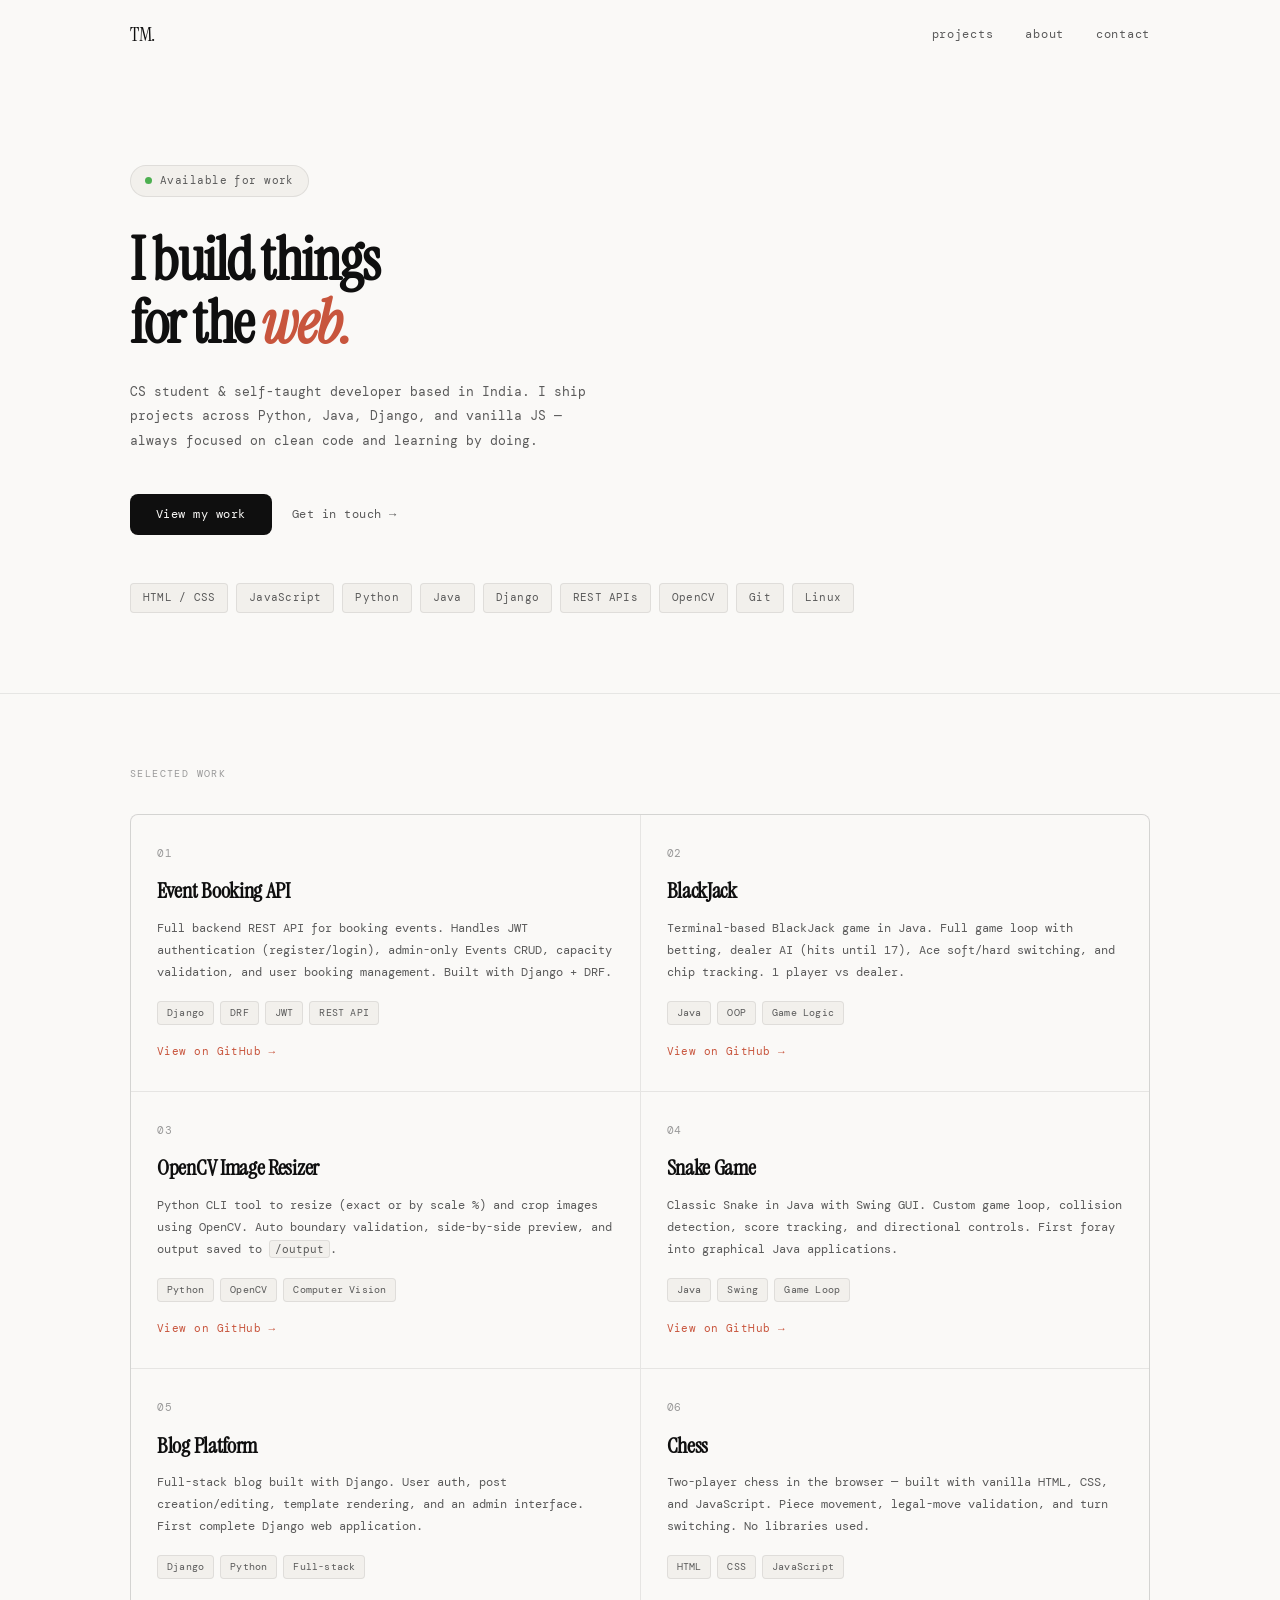
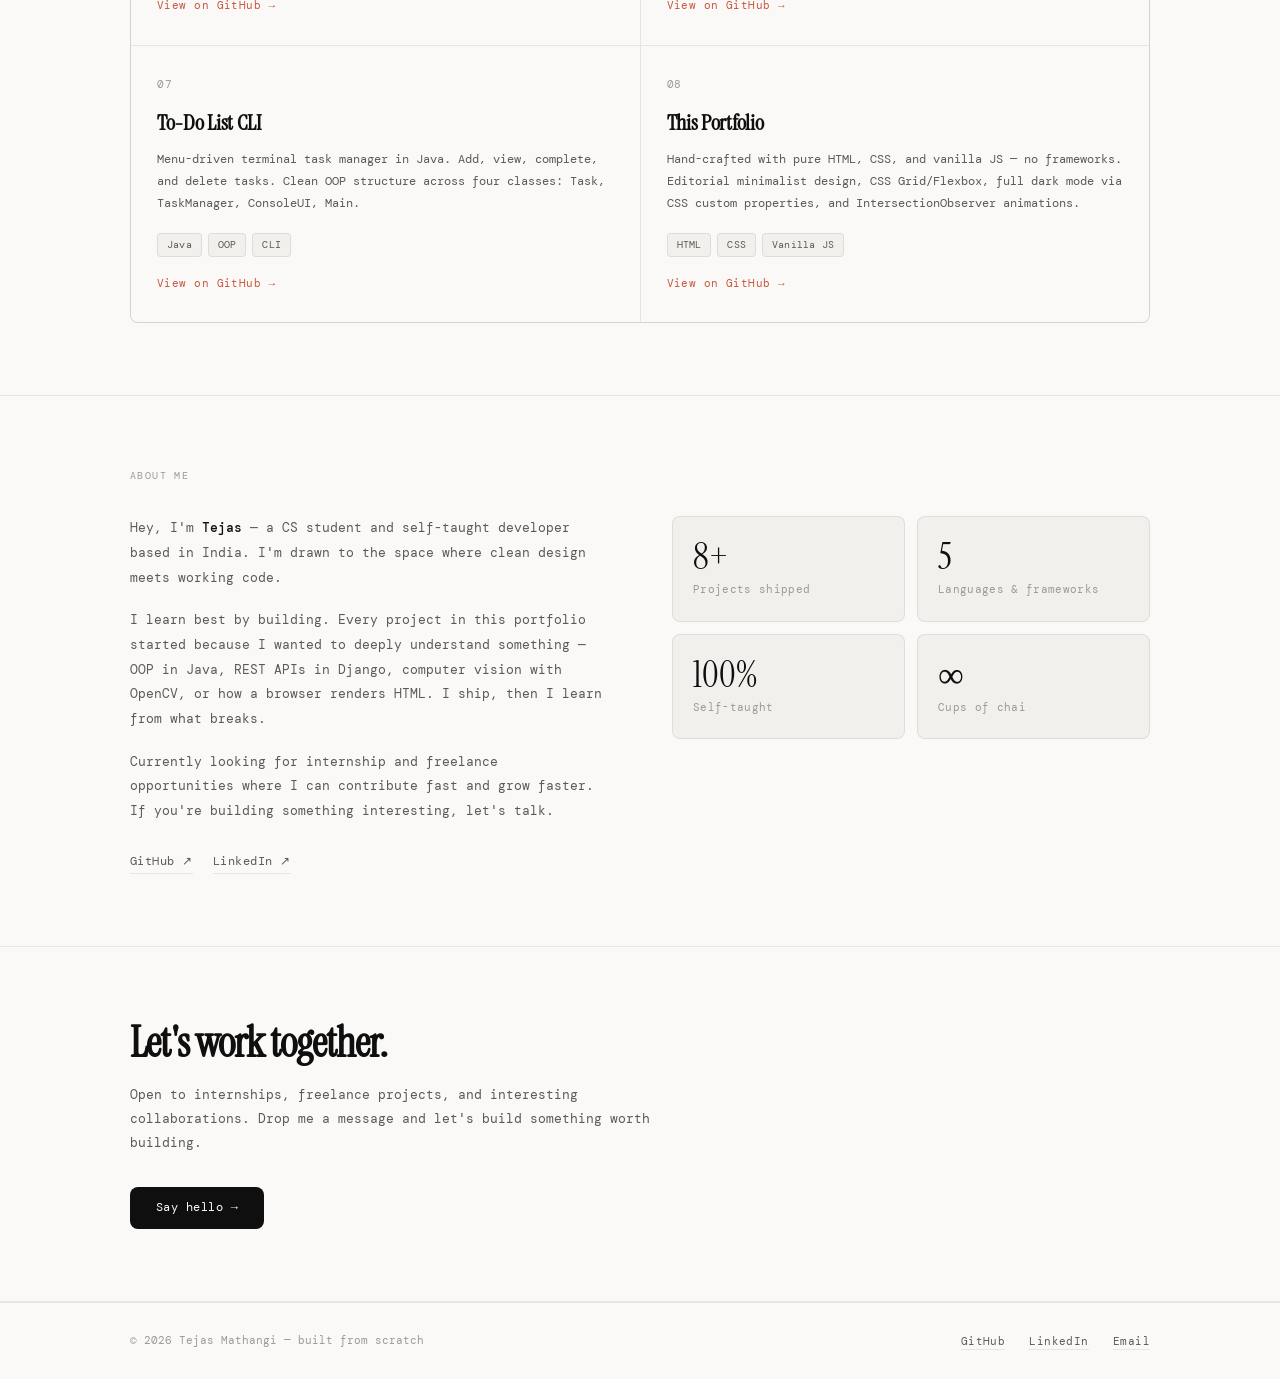
==== index.html @ 9fcde238 "chore: add real email address" ====
<!DOCTYPE html>
<html lang="en">
  <head>
    <meta charset="UTF-8" />
    <meta name="viewport" content="width=device-width, initial-scale=1.0" />
    <meta name="description" content="Tejas Mathangi — CS student and self-taught developer. Building thoughtful software for the web." />
    <title>Tejas Mathangi — Developer</title>

    <!--
      FONTS — Google Fonts
      Instrument Serif: elegant serif for headlines (the editorial look)
      DM Mono: monospaced for body text (code-notebook aesthetic)
    -->
    <link rel="preconnect" href="https://fonts.googleapis.com" />
    <link rel="preconnect" href="https://fonts.gstatic.com" crossorigin />
    <link
      href="https://fonts.googleapis.com/css2?family=Instrument+Serif:ital@0;1&family=DM+Mono:wght@300;400;500&display=swap"
      rel="stylesheet"
    />

    <link rel="stylesheet" href="style.css" />
  </head>

  <body>

    <!-- =============================================
         NAV — sticky, logo left / links right.
         JS adds .scrolled on scroll → CSS shows border.
         Hamburger only visible ≤640px.
    ============================================= -->
    <header class="nav" id="nav">
      <nav class="nav__inner">
        <a href="#hero" class="nav__logo">TM.</a>

        <button class="nav__hamburger" id="hamburger" aria-label="Toggle menu" aria-expanded="false">
          <span></span>
          <span></span>
          <span></span>
        </button>

        <ul class="nav__links" id="nav-links">
          <li><a href="#projects" class="nav__link">Projects</a></li>
          <li><a href="#about"    class="nav__link">About</a></li>
          <li><a href="#contact"  class="nav__link">Contact</a></li>
        </ul>
      </nav>
    </header>

    <!-- =============================================
         HERO — "above the fold" opening section.
         Layout: Flexbox column (badge → headline →
         subtext → CTAs → skills strip).
         The hero fades in via IntersectionObserver.
    ============================================= -->
    <section class="hero fade-in" id="hero">
      <div class="hero__inner">

        <!-- Pill badge with animated availability dot -->
        <div class="hero__badge">
          <span class="hero__dot"></span>
          Available for work
        </div>

        <!--
          Headline: Instrument Serif, fluid sizing via clamp().
          <em> = italic + terracotta accent colour.
        -->
        <h1 class="hero__headline">
          I build things<br />for the <em>web.</em>
        </h1>

        <p class="hero__subtext">
          CS student &amp; self-taught developer based in India.
          I ship projects across Python, Java, Django, and vanilla JS —
          always focused on clean code and learning by doing.
        </p>

        <!-- Two CTAs — Flexbox row -->
        <div class="hero__ctas">
          <a href="#projects" class="btn btn--primary">View my work</a>
          <a href="#contact"  class="btn btn--ghost">Get in touch →</a>
        </div>

        <!-- Skills tag strip -->
        <div class="hero__skills">
          <span class="tag">HTML / CSS</span>
          <span class="tag">JavaScript</span>
          <span class="tag">Python</span>
          <span class="tag">Java</span>
          <span class="tag">Django</span>
          <span class="tag">REST APIs</span>
          <span class="tag">OpenCV</span>
          <span class="tag">Git</span>
          <span class="tag">Linux</span>
        </div>

      </div>
    </section>

    <!-- =============================================
         PROJECTS — 2-column CSS Grid.
         8 real projects from /TEJ/PROJECTS, ordered
         by complexity / impressiveness.
         Each card is an <a> wrapping the full card
         → entire card is clickable, which is more
         accessible than a nested button.
    ============================================= -->
    <section class="projects fade-in" id="projects">
      <div class="section-inner">

        <p class="section-label">Selected work</p>

        <div class="projects__grid">

          <!-- ── 01 · Event Booking System API ── -->
          <a
            href="https://github.com/tejas-mathangi/event-booking-system-api-django"
            target="_blank"
            rel="noopener noreferrer"
            class="project-card"
          >
            <span class="project-card__num">01</span>
            <h3 class="project-card__title">Event Booking API</h3>
            <p class="project-card__desc">
              Full backend REST API for booking events. Handles JWT authentication
              (register/login), admin-only Events CRUD, capacity validation, and
              user booking management. Built with Django + DRF.
            </p>
            <div class="project-card__tags">
              <span class="tag tag--sm">Django</span>
              <span class="tag tag--sm">DRF</span>
              <span class="tag tag--sm">JWT</span>
              <span class="tag tag--sm">REST API</span>
            </div>
            <span class="project-card__cta">View on GitHub →</span>
          </a>

          <!-- ── 02 · BlackJack Game ── -->
          <a
            href="https://github.com/tejas-mathangi/black-jack-java"
            target="_blank"
            rel="noopener noreferrer"
            class="project-card"
          >
            <span class="project-card__num">02</span>
            <h3 class="project-card__title">BlackJack</h3>
            <p class="project-card__desc">
              Terminal-based BlackJack game in Java. Full game loop with betting,
              dealer AI (hits until 17), Ace soft/hard switching, and chip tracking.
              1 player vs dealer.
            </p>
            <div class="project-card__tags">
              <span class="tag tag--sm">Java</span>
              <span class="tag tag--sm">OOP</span>
              <span class="tag tag--sm">Game Logic</span>
            </div>
            <span class="project-card__cta">View on GitHub →</span>
          </a>

          <!-- ── 03 · OpenCV Image Resizer ── -->
          <a
            href="https://github.com/tejas-mathangi/opencv-image-resizer"
            target="_blank"
            rel="noopener noreferrer"
            class="project-card"
          >
            <span class="project-card__num">03</span>
            <h3 class="project-card__title">OpenCV Image Resizer</h3>
            <p class="project-card__desc">
              Python CLI tool to resize (exact or by scale %) and crop images
              using OpenCV. Auto boundary validation, side-by-side preview,
              and output saved to <code>/output</code>.
            </p>
            <div class="project-card__tags">
              <span class="tag tag--sm">Python</span>
              <span class="tag tag--sm">OpenCV</span>
              <span class="tag tag--sm">Computer Vision</span>
            </div>
            <span class="project-card__cta">View on GitHub →</span>
          </a>

          <!-- ── 04 · Snake Game ── -->
          <a
            href="https://github.com/tejas-mathangi/SnakeGame-java"
            target="_blank"
            rel="noopener noreferrer"
            class="project-card"
          >
            <span class="project-card__num">04</span>
            <h3 class="project-card__title">Snake Game</h3>
            <p class="project-card__desc">
              Classic Snake in Java with Swing GUI. Custom game loop, collision
              detection, score tracking, and directional controls. First foray
              into graphical Java applications.
            </p>
            <div class="project-card__tags">
              <span class="tag tag--sm">Java</span>
              <span class="tag tag--sm">Swing</span>
              <span class="tag tag--sm">Game Loop</span>
            </div>
            <span class="project-card__cta">View on GitHub →</span>
          </a>

          <!-- ── 05 · Django Blog ── -->
          <a
            href="https://github.com/tejas-mathangi/Blog-django"
            target="_blank"
            rel="noopener noreferrer"
            class="project-card"
          >
            <span class="project-card__num">05</span>
            <h3 class="project-card__title">Blog Platform</h3>
            <p class="project-card__desc">
              Full-stack blog built with Django. User auth, post creation/editing,
              template rendering, and an admin interface. First complete Django
              web application.
            </p>
            <div class="project-card__tags">
              <span class="tag tag--sm">Django</span>
              <span class="tag tag--sm">Python</span>
              <span class="tag tag--sm">Full-stack</span>
            </div>
            <span class="project-card__cta">View on GitHub →</span>
          </a>

          <!-- ── 06 · Chess (Web-Dev) ── -->
          <a
            href="https://github.com/tejas-mathangi/CHESS"
            target="_blank"
            rel="noopener noreferrer"
            class="project-card"
          >
            <span class="project-card__num">06</span>
            <h3 class="project-card__title">Chess</h3>
            <p class="project-card__desc">
              Two-player chess in the browser — built with vanilla HTML, CSS, and
              JavaScript. Piece movement, legal-move validation, and turn switching.
              No libraries used.
            </p>
            <div class="project-card__tags">
              <span class="tag tag--sm">HTML</span>
              <span class="tag tag--sm">CSS</span>
              <span class="tag tag--sm">JavaScript</span>
            </div>
            <span class="project-card__cta">View on GitHub →</span>
          </a>

          <!-- ── 07 · To-Do CLI ── -->
          <a
            href="https://github.com/tejas-mathangi/todo-java"
            target="_blank"
            rel="noopener noreferrer"
            class="project-card"
          >
            <span class="project-card__num">07</span>
            <h3 class="project-card__title">To-Do List CLI</h3>
            <p class="project-card__desc">
              Menu-driven terminal task manager in Java. Add, view, complete, and
              delete tasks. Clean OOP structure across four classes: Task,
              TaskManager, ConsoleUI, Main.
            </p>
            <div class="project-card__tags">
              <span class="tag tag--sm">Java</span>
              <span class="tag tag--sm">OOP</span>
              <span class="tag tag--sm">CLI</span>
            </div>
            <span class="project-card__cta">View on GitHub →</span>
          </a>

          <!-- ── 08 · This Portfolio ── -->
          <a
            href="https://github.com/tejas-mathangi/portfolio"
            target="_blank"
            rel="noopener noreferrer"
            class="project-card"
          >
            <span class="project-card__num">08</span>
            <h3 class="project-card__title">This Portfolio</h3>
            <p class="project-card__desc">
              Hand-crafted with pure HTML, CSS, and vanilla JS — no frameworks.
              Editorial minimalist design, CSS Grid/Flexbox, full dark mode via
              CSS custom properties, and IntersectionObserver animations.
            </p>
            <div class="project-card__tags">
              <span class="tag tag--sm">HTML</span>
              <span class="tag tag--sm">CSS</span>
              <span class="tag tag--sm">Vanilla JS</span>
            </div>
            <span class="project-card__cta">View on GitHub →</span>
          </a>

        </div>
      </div>
    </section>

    <!-- =============================================
         ABOUT — 2-column layout.
         Left: bio text.   Right: 2×2 stats grid.
         Layout: outer CSS Grid → bio | stats.
         Stats use a nested CSS Grid (2×2).
    ============================================= -->
    <section class="about fade-in" id="about">
      <div class="section-inner">

        <p class="section-label">About me</p>

        <div class="about__grid">

          <!-- Bio text -->
          <div class="about__bio">
            <p>
              Hey, I'm <strong>Tejas</strong> — a CS student and self-taught
              developer based in India. I'm drawn to the space where clean design
              meets working code.
            </p>
            <p>
              I learn best by building. Every project in this portfolio started
              because I wanted to deeply understand something — OOP in Java,
              REST APIs in Django, computer vision with OpenCV, or how a browser
              renders HTML. I ship, then I learn from what breaks.
            </p>
            <p>
              Currently looking for internship and freelance opportunities where
              I can contribute fast and grow faster. If you're building something
              interesting, let's talk.
            </p>
            <!-- Social links inside bio for easy reach -->
            <div class="about__socials">
              <a href="https://github.com/tejas-mathangi" target="_blank" rel="noopener noreferrer">
                GitHub ↗
              </a>
              <a href="https://linkedin.com/in/tejas-mathangi" target="_blank" rel="noopener noreferrer">
                LinkedIn ↗
              </a>
            </div>
          </div>

          <!-- 2×2 stats grid -->
          <div class="about__stats">
            <div class="stat">
              <span class="stat__num">8+</span>
              <span class="stat__label">Projects shipped</span>
            </div>
            <div class="stat">
              <span class="stat__num">5</span>
              <span class="stat__label">Languages &amp; frameworks</span>
            </div>
            <div class="stat">
              <span class="stat__num">100%</span>
              <span class="stat__label">Self-taught</span>
            </div>
            <div class="stat">
              <span class="stat__num">∞</span>
              <span class="stat__label">Cups of chai</span>
            </div>
          </div>

        </div>
      </div>
    </section>

    <!-- =============================================
         CONTACT — Simple mailto CTA block.
         No form, no backend, no fuss.
         Layout: simple max-width column.
    ============================================= -->
    <section class="contact fade-in" id="contact">
      <div class="section-inner">
        <div class="contact__block">
          <h2 class="contact__heading">Let's work together.</h2>
          <p class="contact__subtext">
            Open to internships, freelance projects, and interesting collaborations.
            Drop me a message and let's build something worth building.
          </p>
          <a href="mailto:mathangi.tejas@gmail.com" class="btn btn--primary">Say hello →</a>
        </div>
      </div>
    </section>

    <!-- =============================================
         FOOTER — copyright left, socials right.
         Layout: Flexbox row with space-between.
    ============================================= -->
    <footer class="footer">
      <div class="section-inner footer__inner">
        <p class="footer__copy">© 2026 Tejas Mathangi — built from scratch</p>
        <ul class="footer__socials">
          <li>
            <a href="https://github.com/tejas-mathangi" target="_blank" rel="noopener noreferrer">
              GitHub
            </a>
          </li>
          <li>
            <a href="https://linkedin.com/in/tejas-mathangi" target="_blank" rel="noopener noreferrer">
              LinkedIn
            </a>
          </li>
          <li>
            <a href="mailto:mathangi.tejas@gmail.com">Email</a>
          </li>
        </ul>
      </div>
    </footer>

    <script src="script.js"></script>
  </body>
</html>
---- style.css ----
/* =====================================================
   PORTFOLIO — style.css
   Author: Tejas Mathangi
   
   TABLE OF CONTENTS
   1. Reset & Base
   2. Design Tokens (CSS Variables + Dark Mode)
   3. Nav
   4. Hero
   5. Shared Section Styles
   6. Projects Grid
   7. About
   8. Contact
   9. Footer
   10. Scroll Animations
   11. Mobile Responsive (≤640px)
===================================================== */


/* ─────────────────────────────────────────────────
   1. RESET & BASE
   We zero out margins/padding so every browser
   starts from the same blank slate. box-sizing:
   border-box means padding & border are INCLUDED
   in an element's width — much more predictable.
───────────────────────────────────────────────── */
*, *::before, *::after {
  margin: 0;
  padding: 0;
  box-sizing: border-box;
}

ul {
  list-style: none; /* removes bullet points */
}

a {
  color: inherit;       /* links inherit the text colour */
  text-decoration: none;
}

html {
  /* scroll-behavior: smooth is the CSS way to smooth-scroll.
     We also handle this in JS so anchor links work reliably. */
  scroll-behavior: smooth;
}


/* ─────────────────────────────────────────────────
   2. DESIGN TOKENS (CSS CUSTOM PROPERTIES)
   
   A CSS custom property (variable) is declared with
   two dashes: --name. You use it with var(--name).
   
   Changing ONE variable here changes the colour
   everywhere it's used — this is the power of tokens.
   
   Dark mode: we re-declare the same variable names
   inside @media (prefers-color-scheme: dark). The
   browser automatically swaps them. No JS toggle needed.
───────────────────────────────────────────────── */
:root {
  /* Colour palette */
  --ink:      #0f0f0f;          /* primary text */
  --ink2:     #5a5a5a;          /* secondary text */
  --ink3:     #9a9a9a;          /* muted / labels */
  --paper:    #faf9f7;          /* page background */
  --surface:  #f2f0ec;          /* card / chip backgrounds */
  --accent:   #c8553d;          /* terracotta — the personality colour */
  --border:   rgba(0,0,0,0.08); /* subtle dividers */

  /* Typography */
  --font-serif: 'Instrument Serif', serif;
  --font-mono:  'DM Mono', monospace;

  /* Border radius shortcuts */
  --radius-sm:   4px;
  --radius-md:   8px;
  --radius-pill: 999px;         /* makes any element a pill shape */

  /* Animation shorthand */
  --transition: 0.2s ease;
}

/* Dark mode — the browser applies this block
   when the user's OS is set to dark mode.
   We only need to re-declare the colours that change. */
@media (prefers-color-scheme: dark) {
  :root {
    --ink:     #f0ede8;
    --ink2:    #a8a49e;
    --ink3:    #6a6660;
    --paper:   #131210;
    --surface: #1e1c1a;
    --accent:  #e07060;          /* slightly lighter accent for dark bg */
    --border:  rgba(255,255,255,0.08);
  }
}

body {
  background:              var(--paper);
  color:                   var(--ink);
  font-family:             var(--font-mono);
  font-size:               13px;
  line-height:             1.6;
  -webkit-font-smoothing:  antialiased; /* sharper text on macOS */
}


/* ─────────────────────────────────────────────────
   3. NAV
   
   Layout technique: FLEXBOX
   display: flex on the inner container puts the logo
   and links side-by-side. justify-content: space-between
   pushes them to opposite ends.
   
   position: sticky keeps the nav pinned to the top
   as the user scrolls — it stays in the flow of the
   document (unlike position: fixed which removes it).
───────────────────────────────────────────────── */
.nav {
  position: sticky;
  top: 0;
  z-index: 100; /* sits above all other content */
  background: var(--paper);
  border-bottom: 1px solid transparent; /* invisible until .scrolled */
  transition: border-color var(--transition), box-shadow var(--transition);
}

/* JS adds this class when window.scrollY > 20 */
.nav.scrolled {
  border-bottom-color: var(--border);
}

.nav__inner {
  display: flex;
  justify-content: space-between;
  align-items: center;
  padding: 18px 40px;
  max-width: 1100px;
  margin: 0 auto;
}

/* Serif logo — double-duty as the home anchor */
.nav__logo {
  font-family: var(--font-serif);
  font-size: 20px;
  letter-spacing: -0.3px;
  color: var(--ink);
  /* Subtle fade on hover — same transition pattern as links */
  transition: opacity var(--transition);
}

.nav__logo:hover {
  opacity: 0.65;
}

.nav__links {
  display: flex;
  gap: 32px;
}

.nav__link {
  font-size: 12px;
  color: var(--ink2);
  letter-spacing: 0.06em;
  text-transform: lowercase;
  /* position: relative lets us place the ::after underline */
  position: relative;
  padding-bottom: 2px;
  transition: color var(--transition);
}

/*
  The accent underline uses a ::after pseudo-element.
  
  A pseudo-element is like a fake element CSS generates for you
  without any extra HTML — here it's a tiny bar under the link.
  
  We start it at width: 0 (invisible) and grow it to width: 100%
  on hover/active. The transition makes it slide in from the left.
*/
.nav__link::after {
  content: '';               /* required — pseudo-elements need content */
  position: absolute;
  left: 0;
  bottom: -1px;
  width: 0;                  /* starts hidden */
  height: 1px;
  background: var(--accent); /* terracotta underline */
  transition: width 0.25s ease;
}

.nav__link:hover::after,
.nav__link.active::after {
  width: 100%;               /* slides in → full width */
}

.nav__link:hover,
.nav__link.active {          /* .active is added by JS on scroll */
  color: var(--ink);
}

/*
  HAMBURGER BUTTON — hidden on desktop, shown ≤640px.
  
  The × animation is pure CSS — no extra classes or JS needed
  beyond toggling .open on the parent button.
  
  How the × works (key insight):
  - Bar 1 (nth-child 1): rotates +45°
  - Bar 2 (nth-child 2): fades to opacity 0 (disappears)
  - Bar 3 (nth-child 3): rotates -45°
  Together they form an ×.
  
  We use translateY to move bars 1 and 3 toward the centre
  BEFORE rotating, so the × forms in place.
  Bar 1 gap offset = (bar height + gap) = 1.5px + 5px = 6.5px
*/
.nav__hamburger {
  display: none; /* shown at ≤640px via media query */
  flex-direction: column;
  gap: 5px;
  background: none;
  border: none;
  cursor: pointer;
  padding: 4px;
  /* Stop button outline on click — we use a custom focus style */
  outline: none;
}

/* Add a visible focus ring for keyboard users */
.nav__hamburger:focus-visible {
  outline: 2px solid var(--accent);
  outline-offset: 4px;
  border-radius: var(--radius-sm);
}

.nav__hamburger span {
  display: block;
  width: 22px;
  height: 1.5px;
  background: var(--ink);
  border-radius: 2px;
  /* Transitions for both the × animation AND colour changes */
  transition: transform 0.28s ease, opacity 0.2s ease, background var(--transition);
  transform-origin: center; /* rotate from the middle of each bar */
}

/* ── Hamburger open state (JS adds .open to the <ul>, we
       detect it with the sibling combinator ~ in the same parent) ──
   Simpler approach: JS also toggles data-open on the button itself. */

/* When the button has aria-expanded="true", animate to × */
.nav__hamburger[aria-expanded="true"] span:nth-child(1) {
  /* Move down to centre then rotate */
  transform: translateY(6.5px) rotate(45deg);
}

.nav__hamburger[aria-expanded="true"] span:nth-child(2) {
  opacity: 0; /* middle bar vanishes */
  transform: scaleX(0);
}

.nav__hamburger[aria-expanded="true"] span:nth-child(3) {
  /* Move up to centre then rotate the other way */
  transform: translateY(-6.5px) rotate(-45deg);
}


/* ─────────────────────────────────────────────────
   4. HERO
   
   Layout: Flexbox column (default direction).
   Children stack vertically — badge, headline,
   subtext, CTAs, skills bar.
   
   KEY TECHNIQUE: clamp() for fluid font sizes.
   clamp(MIN, PREFERRED, MAX)
   → font-size: clamp(36px, 6vw, 58px)
     Reads as: "never smaller than 36px, prefer 6%
     of viewport width, never bigger than 58px."
   This makes the headline automatically scale between
   mobile and desktop WITHOUT media queries.
───────────────────────────────────────────────── */
.hero {
  border-bottom: 1px solid var(--border);
}

.hero__inner {
  max-width: 1100px;
  margin: 0 auto;
  padding: 96px 40px 80px;
}

/* "Available for work" pill badge */
.hero__badge {
  display: inline-flex;
  align-items: center;
  gap: 8px;
  background: var(--surface);
  border: 1px solid var(--border);
  padding: 6px 14px;
  border-radius: var(--radius-pill);
  font-size: 11px;
  color: var(--ink2);
  letter-spacing: 0.04em;
  margin-bottom: 32px;
}

/* The pulsing green dot — animated with @keyframes */
.hero__dot {
  width: 7px;
  height: 7px;
  border-radius: 50%; /* makes a perfect circle */
  background: #4caf50;
  flex-shrink: 0;
  /* animation: name duration timing-function iteration-count */
  animation: pulse 2.4s ease-in-out infinite;
}

/*
  @keyframes defines the steps of an animation.
  This one fades the dot in and out — giving a
  "heartbeat" / "live" visual signal.
*/
@keyframes pulse {
  0%, 100% { opacity: 1; transform: scale(1); }
  50%       { opacity: 0.5; transform: scale(0.85); }
}

.hero__headline {
  font-family: var(--font-serif);
  /* clamp() — see explanation above */
  font-size: clamp(36px, 6vw, 60px);
  line-height: 1.06;
  letter-spacing: -1.5px;
  max-width: 620px;
  margin-bottom: 24px;
}

/* The italic word in the headline */
.hero__headline em {
  font-style: italic;
  color: var(--accent); /* terracotta accent */
}

.hero__subtext {
  color: var(--ink2);
  max-width: 480px;
  line-height: 1.9;
  margin-bottom: 40px;
  font-size: 13px;
}

/* CTA row: two buttons side by side (Flexbox) */
.hero__ctas {
  display: flex;
  gap: 20px;
  align-items: center;
  flex-wrap: wrap; /* wraps to new line on very narrow screens */
  margin-bottom: 48px;
}

/* Skills tag strip */
.hero__skills {
  display: flex;
  gap: 8px;
  flex-wrap: wrap;
}


/* ─────────────────────────────────────────────────
   BUTTONS — reusable .btn variants
   Using BEM-style modifiers: btn--primary, btn--ghost
───────────────────────────────────────────────── */
.btn {
  display: inline-block;
  font-family: var(--font-mono);
  font-size: 12px;
  letter-spacing: 0.04em;
  transition: opacity var(--transition), transform var(--transition),
              color var(--transition), gap var(--transition);
}

.btn--primary {
  background: var(--ink);
  color: var(--paper);
  padding: 11px 26px;
  border-radius: var(--radius-md);
}

.btn--primary:hover {
  opacity: 0.8;
  transform: translateY(-1px); /* subtle lift on hover */
}

.btn--ghost {
  color: var(--ink2);
  display: inline-flex;
  align-items: center;
}

.btn--ghost:hover {
  color: var(--ink);
}


/* ─────────────────────────────────────────────────
   TAGS — reusable chip/pill elements
   Used in hero skills bar AND project cards.
   .tag--sm is a smaller modifier for cards.
───────────────────────────────────────────────── */
.tag {
  background: var(--surface);
  border: 1px solid var(--border);
  padding: 5px 12px;
  border-radius: var(--radius-sm);
  font-size: 11px;
  color: var(--ink2);
  letter-spacing: 0.02em;
}

.tag--sm {
  padding: 3px 9px;
  font-size: 10px;
}


/* ─────────────────────────────────────────────────
   5. SHARED SECTION STYLES
   
   All sections share the same max-width container.
   We set max-width + margin: auto to centre it, then
   padding for breathing room on the sides.
───────────────────────────────────────────────── */
.section-inner {
  max-width: 1100px;
  margin: 0 auto;
  padding: 72px 40px;
}

/* Small ALL-CAPS label above each section heading */
.section-label {
  font-size: 10px;
  letter-spacing: 0.14em;
  text-transform: uppercase;
  color: var(--ink3);
  margin-bottom: 32px;
}


/* ─────────────────────────────────────────────────
   6. PROJECTS GRID
   
   Layout technique: CSS GRID (2 columns)
   
   CSS Grid is perfect for 2D layouts (rows AND columns).
   We use it here for the project cards.
   
   grid-template-columns: 1fr 1fr means "two equal columns".
   1fr = "one fraction of the available space".
   
   gap: 1px + background: var(--border) is a neat trick:
   the gap shows the background colour of the GRID itself,
   which makes it look like a dividing border between cards.
───────────────────────────────────────────────── */
.projects {
  border-bottom: 1px solid var(--border);
}

.projects__grid {
  display: grid;
  grid-template-columns: 1fr 1fr; /* 2 equal columns */
  gap: 1px;                        /* the 1px gap shows as —border */
  background: var(--border);       /* ← the "border" between cards */
  border: 1px solid var(--border);
  border-radius: var(--radius-md);
  overflow: hidden; /* clips card corners to grid's border-radius */
}

.project-card {
  background: var(--paper);
  padding: 30px 26px;
  display: flex;
  flex-direction: column;
  gap: 0;
  cursor: pointer;
  transition: background var(--transition);
  color: inherit;
  text-decoration: none;
}

.project-card:hover {
  background: var(--surface);
}

.project-card__num {
  font-size: 11px;
  color: var(--ink3);
  letter-spacing: 0.06em;
  margin-bottom: 16px;
}

.project-card__title {
  font-family: var(--font-serif);
  font-size: 22px;
  letter-spacing: -0.3px;
  line-height: 1.2;
  margin-bottom: 12px;
}

.project-card__desc {
  color: var(--ink2);
  font-size: 12px;
  line-height: 1.85;
  margin-bottom: 18px;
  flex: 1; /* flex: 1 makes this stretch to fill space,
              pushing the tags and CTA to the bottom */
}

.project-card__tags {
  display: flex;
  gap: 6px;
  flex-wrap: wrap;
  margin-bottom: 18px;
}

/* "View on GitHub →" link at the bottom of each card */
.project-card__cta {
  font-size: 11px;
  color: var(--accent);
  letter-spacing: 0.04em;
  margin-top: auto;
  /* letter-spacing transition makes hover feel alive */
  transition: letter-spacing var(--transition);
}

.project-card:hover .project-card__cta {
  letter-spacing: 0.08em; /* the arrow slides right on hover */
}


/* ─────────────────────────────────────────────────
   7. ABOUT
   
   Layout technique: CSS GRID (2 columns)
   Left = bio text, Right = 2×2 stats sub-grid.
   
   This is "nested grid" — we use Grid for the
   outer layout AND for the 2×2 stats inside it.
───────────────────────────────────────────────── */
.about {
  border-bottom: 1px solid var(--border);
}

.about__grid {
  display: grid;
  grid-template-columns: 1fr 1fr; /* bio | stats  */
  gap: 64px;
  align-items: start; /* top-align both columns */
}

.about__bio p {
  color: var(--ink2);
  line-height: 1.9;
  font-size: 13px;
  margin-bottom: 18px;
}

.about__bio strong {
  color: var(--ink);
  font-weight: 500;
}

/*
  Social links inside the bio.
  We use the same underline-border pattern as the footer socials.
  display: flex + gap creates the horizontal row.
*/
.about__socials {
  display: flex;
  gap: 20px;
  margin-top: 28px;
}

.about__socials a {
  font-size: 12px;
  color: var(--ink2);
  letter-spacing: 0.04em;
  border-bottom: 1px solid var(--border);
  padding-bottom: 2px;
  transition: color var(--transition), border-color var(--transition);
}

.about__socials a:hover {
  color: var(--ink);
  border-color: var(--ink);
}

/*
  Inline <code> tag — used inside project card descriptions.
  Gives a monospaced chip feel, consistent with the DM Mono aesthetic.
*/
code {
  font-family: var(--font-mono);
  font-size: 0.9em;
  background: var(--surface);
  border: 1px solid var(--border);
  border-radius: 3px;
  padding: 1px 5px;
  color: var(--ink2);
}

/* About section gets a bottom border to divide it from contact */
.about {
  border-bottom: 1px solid var(--border);
}

/* 2×2 stats sub-grid */
.about__stats {
  display: grid;
  grid-template-columns: 1fr 1fr;
  gap: 12px;
}

.stat {
  padding: 22px 20px;
  background: var(--surface);
  border: 1px solid var(--border);
  border-radius: var(--radius-md);
  display: flex;
  flex-direction: column;
  gap: 6px;
  transition: transform var(--transition);
}

.stat:hover {
  transform: translateY(-2px); /* cards lift on hover */
}

.stat__num {
  font-family: var(--font-serif);
  font-size: 36px;
  line-height: 1;
  color: var(--ink);
}

.stat__label {
  font-size: 11px;
  color: var(--ink3);
  letter-spacing: 0.03em;
}


/* ─────────────────────────────────────────────────
   8. CONTACT
   
   Simple centred CTA block. No form — just a
   mailto: link styled as a button.
───────────────────────────────────────────────── */
.contact {
  border-bottom: 1px solid var(--border);
}

.contact__block {
  max-width: 520px;
}

.contact__heading {
  font-family: var(--font-serif);
  font-size: clamp(28px, 4vw, 42px);
  letter-spacing: -1px;
  line-height: 1.15;
  margin-bottom: 16px;
}

.contact__subtext {
  color: var(--ink2);
  line-height: 1.85;
  margin-bottom: 32px;
  font-size: 13px;
}


/* ─────────────────────────────────────────────────
   9. FOOTER
   
   Layout technique: FLEXBOX (row)
   Copyright left, social links right.
   space-between is the key property here.
───────────────────────────────────────────────── */
.footer {
  border-top: 1px solid var(--border);
}

.footer__inner {
  display: flex;
  justify-content: space-between;
  align-items: center;
  flex-wrap: wrap;
  gap: 12px;
  padding-top: 28px;
  padding-bottom: 28px;
}

.footer__copy {
  font-size: 11px;
  color: var(--ink3);
}

.footer__socials {
  display: flex;
  gap: 24px;
}

.footer__socials a {
  font-size: 11px;
  color: var(--ink2);
  letter-spacing: 0.04em;
  border-bottom: 1px solid var(--border);
  padding-bottom: 1px;
  transition: color var(--transition), border-color var(--transition);
}

.footer__socials a:hover {
  color: var(--ink);
  border-color: var(--ink);
}


/* ─────────────────────────────────────────────────
   10. SCROLL ANIMATIONS
   
   Elements with class="fade-in" start invisible and
   slightly below their final position. When JS sees
   them enter the viewport via IntersectionObserver,
   it adds class="visible" — CSS handles the animation.
───────────────────────────────────────────────── */
.fade-in {
  opacity: 0;
  transform: translateY(18px);
  /* transition: property duration easing */
  transition: opacity 0.55s ease, transform 0.55s ease;
}

.fade-in.visible {
  opacity: 1;
  transform: translateY(0);
}


/* ─────────────────────────────────────────────────
   11. MOBILE RESPONSIVE (max-width: 640px)
   
   We use a mobile-first approach: the base styles
   above target all screen sizes. This @media block
   then OVERRIDES specific rules for small screens.
   
   We only need ONE breakpoint (640px) because our
   layout is simple enough. On narrow screens:
   - Grid drops to single column
   - Padding shrinks
   - Nav links become a dropdown
───────────────────────────────────────────────── */
@media (max-width: 640px) {

  /* Nav adjustments */
  .nav__inner {
    padding: 16px 20px;
    position: relative; /* needed for dropdown positioning */
  }

  /* Show the hamburger button */
  .nav__hamburger {
    display: flex;
  }

  /* Links hidden by default on mobile */
  .nav__links {
    display: none;
    position: absolute; /* dropdown: exits normal flow */
    top: 100%;
    left: 0;
    right: 0;
    background: var(--paper);
    flex-direction: column;
    gap: 0;
    border-bottom: 1px solid var(--border);
    padding: 8px 0;
    box-shadow: 0 8px 24px rgba(0,0,0,0.06);
  }

  /* JS toggles this class on the ul */
  .nav__links.open {
    display: flex;
  }

  .nav__link {
    padding: 13px 20px;
    width: 100%;
    display: block;
  }

  /* Hero */
  .hero__inner {
    padding: 64px 20px 56px;
  }

  /* clamp still handles the headline, but we can
     also cap it manually if we need very precise control */
  .hero__headline {
    letter-spacing: -0.8px;
  }

  /* All section paddings shrink */
  .section-inner {
    padding: 48px 20px;
  }

  /* Projects: 2 cols → 1 col */
  .projects__grid {
    grid-template-columns: 1fr;
  }

  /* About: 2 cols → 1 col, bio before stats */
  .about__grid {
    grid-template-columns: 1fr;
    gap: 36px;
  }

  /* Footer stacks vertically */
  .footer__inner {
    flex-direction: column;
    align-items: flex-start;
    gap: 20px;
  }
}
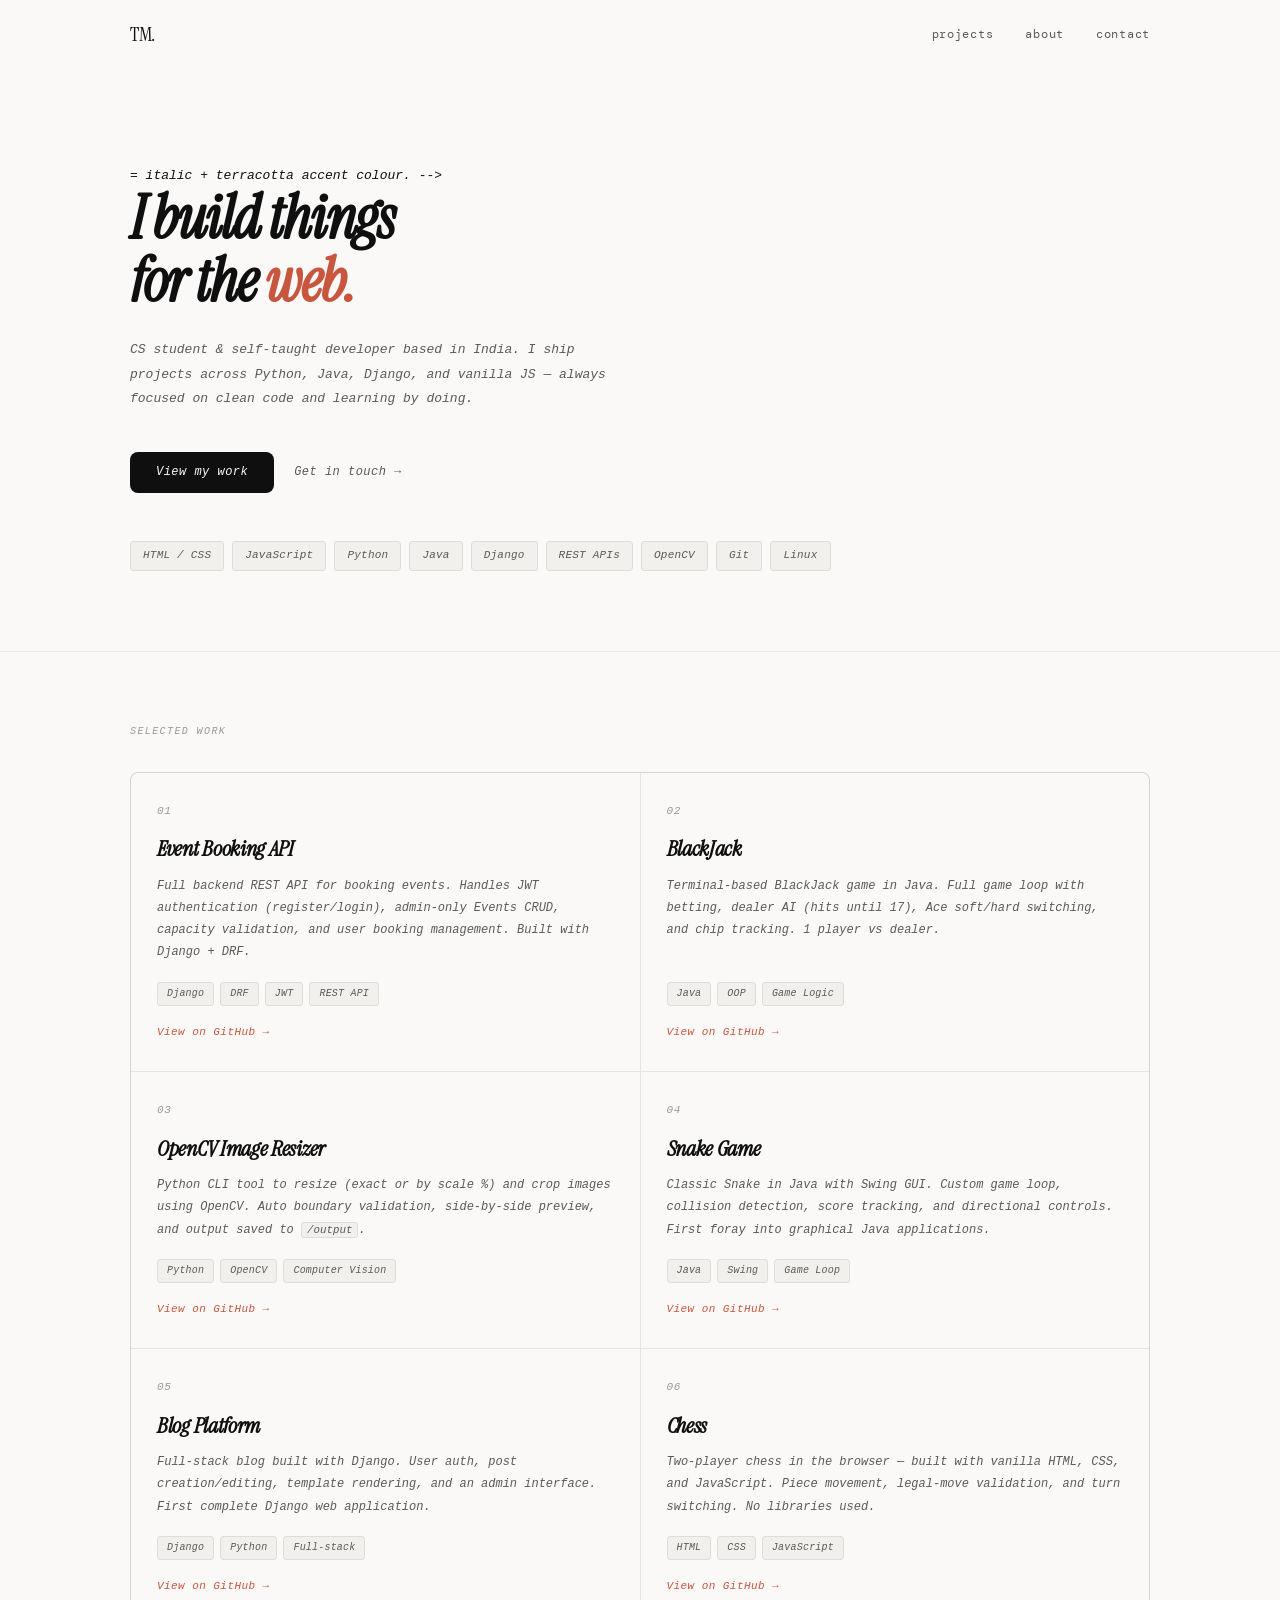
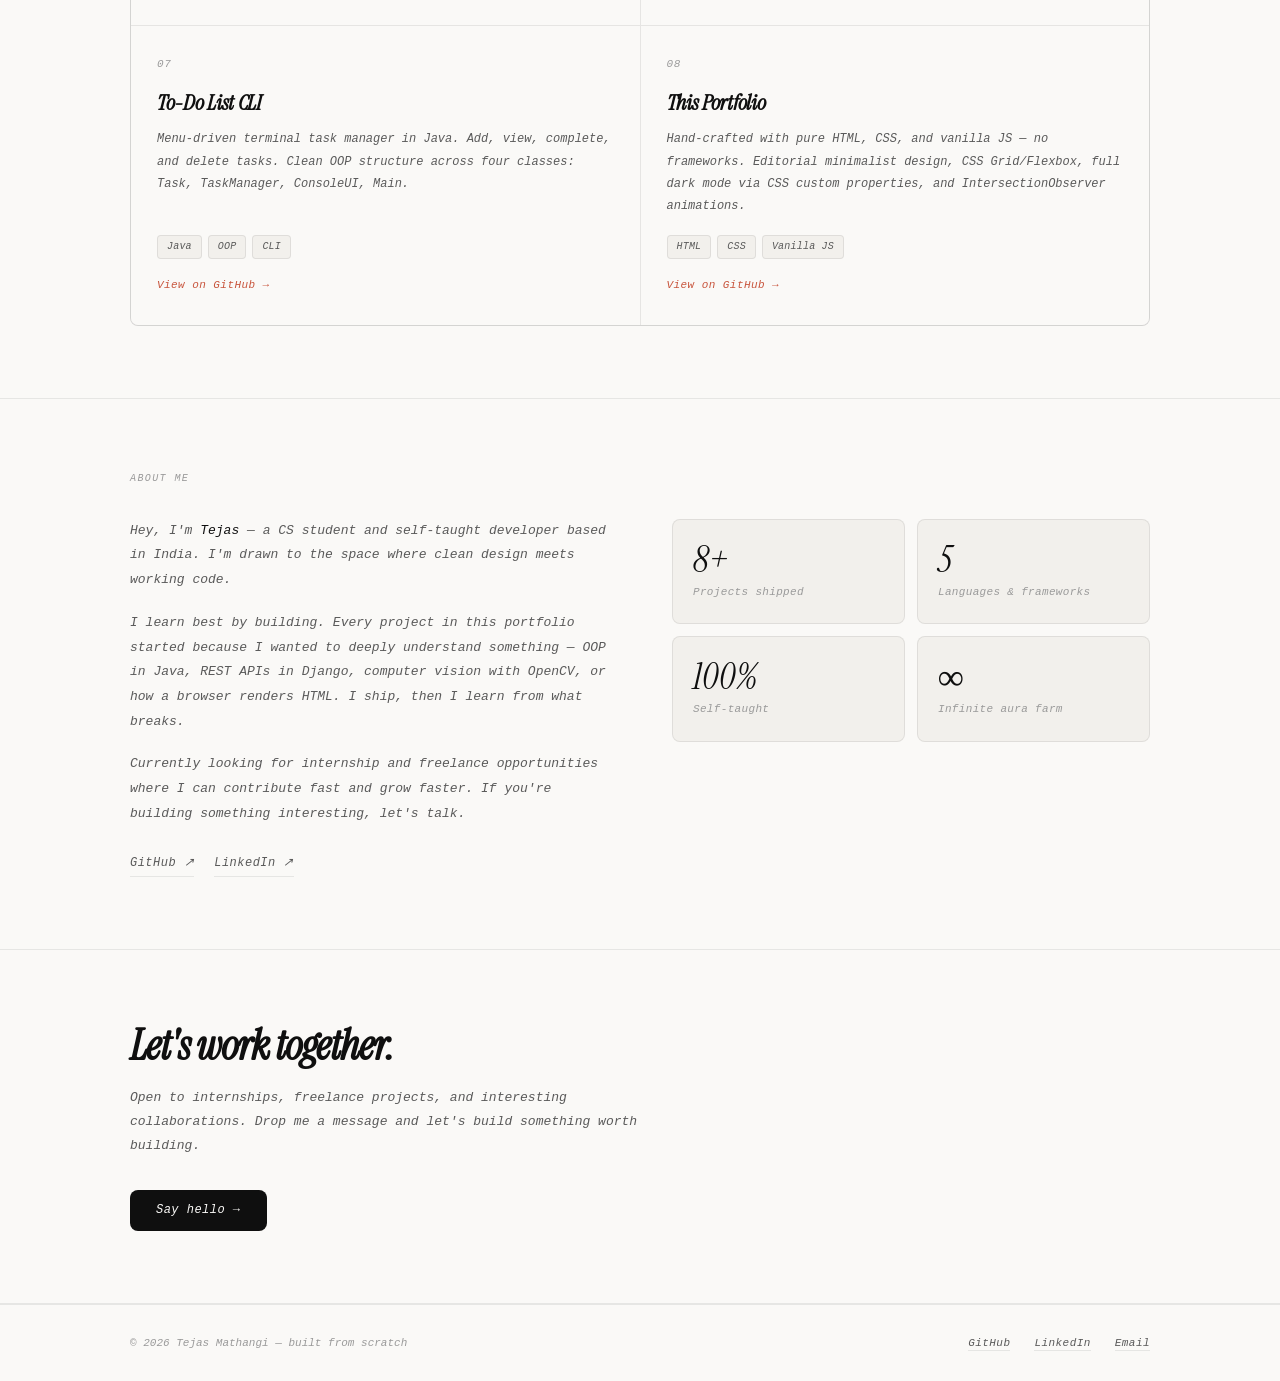
==== commit 4f9fbeac: "chore: remove badge, update stats, and fix github links" ====
--- a/index.html
+++ b/index.html
@@ -55,14 +55,7 @@
     <section class="hero fade-in" id="hero">
       <div class="hero__inner">
 
-        <!-- Pill badge with animated availability dot -->
-        <div class="hero__badge">
-          <span class="hero__dot"></span>
-          Available for work
-        </div>
-
-        <!--
-          Headline: Instrument Serif, fluid sizing via clamp().
+        <!-- Headline: Instrument Serif, fluid sizing via clamp(). -->
           <em> = italic + terracotta accent colour.
         -->
         <h1 class="hero__headline">
@@ -114,7 +107,7 @@
 
           <!-- ── 01 · Event Booking System API ── -->
           <a
-            href="https://github.com/tejas-mathangi/event-booking-system-api-django"
+            href="https://github.com/tejas-mathangi/event-booking-system-api"
             target="_blank"
             rel="noopener noreferrer"
             class="project-card"
@@ -137,7 +130,7 @@
 
           <!-- ── 02 · BlackJack Game ── -->
           <a
-            href="https://github.com/tejas-mathangi/black-jack-java"
+            href="https://github.com/tejas-mathangi/BlackJack-Java"
             target="_blank"
             rel="noopener noreferrer"
             class="project-card"
@@ -181,7 +174,7 @@
 
           <!-- ── 04 · Snake Game ── -->
           <a
-            href="https://github.com/tejas-mathangi/SnakeGame-java"
+            href="https://github.com/tejas-mathangi/MY-CODES/tree/main/JAVA/SnakeGame-java"
             target="_blank"
             rel="noopener noreferrer"
             class="project-card"
@@ -203,7 +196,7 @@
 
           <!-- ── 05 · Django Blog ── -->
           <a
-            href="https://github.com/tejas-mathangi/Blog-django"
+            href="https://github.com/tejas-mathangi/MY-CODES/tree/main/DJANGO/Blog-django"
             target="_blank"
             rel="noopener noreferrer"
             class="project-card"
@@ -225,7 +218,7 @@
 
           <!-- ── 06 · Chess (Web-Dev) ── -->
           <a
-            href="https://github.com/tejas-mathangi/CHESS"
+            href="https://github.com/tejas-mathangi/MY-CODES/tree/main/WEB-DEV/CHESS"
             target="_blank"
             rel="noopener noreferrer"
             class="project-card"
@@ -247,7 +240,7 @@
 
           <!-- ── 07 · To-Do CLI ── -->
           <a
-            href="https://github.com/tejas-mathangi/todo-java"
+            href="https://github.com/tejas-mathangi/java-todo-list"
             target="_blank"
             rel="noopener noreferrer"
             class="project-card"
@@ -351,7 +344,7 @@
             </div>
             <div class="stat">
               <span class="stat__num">∞</span>
-              <span class="stat__label">Cups of chai</span>
+              <span class="stat__label">Infinite aura farm</span>
             </div>
           </div>
 
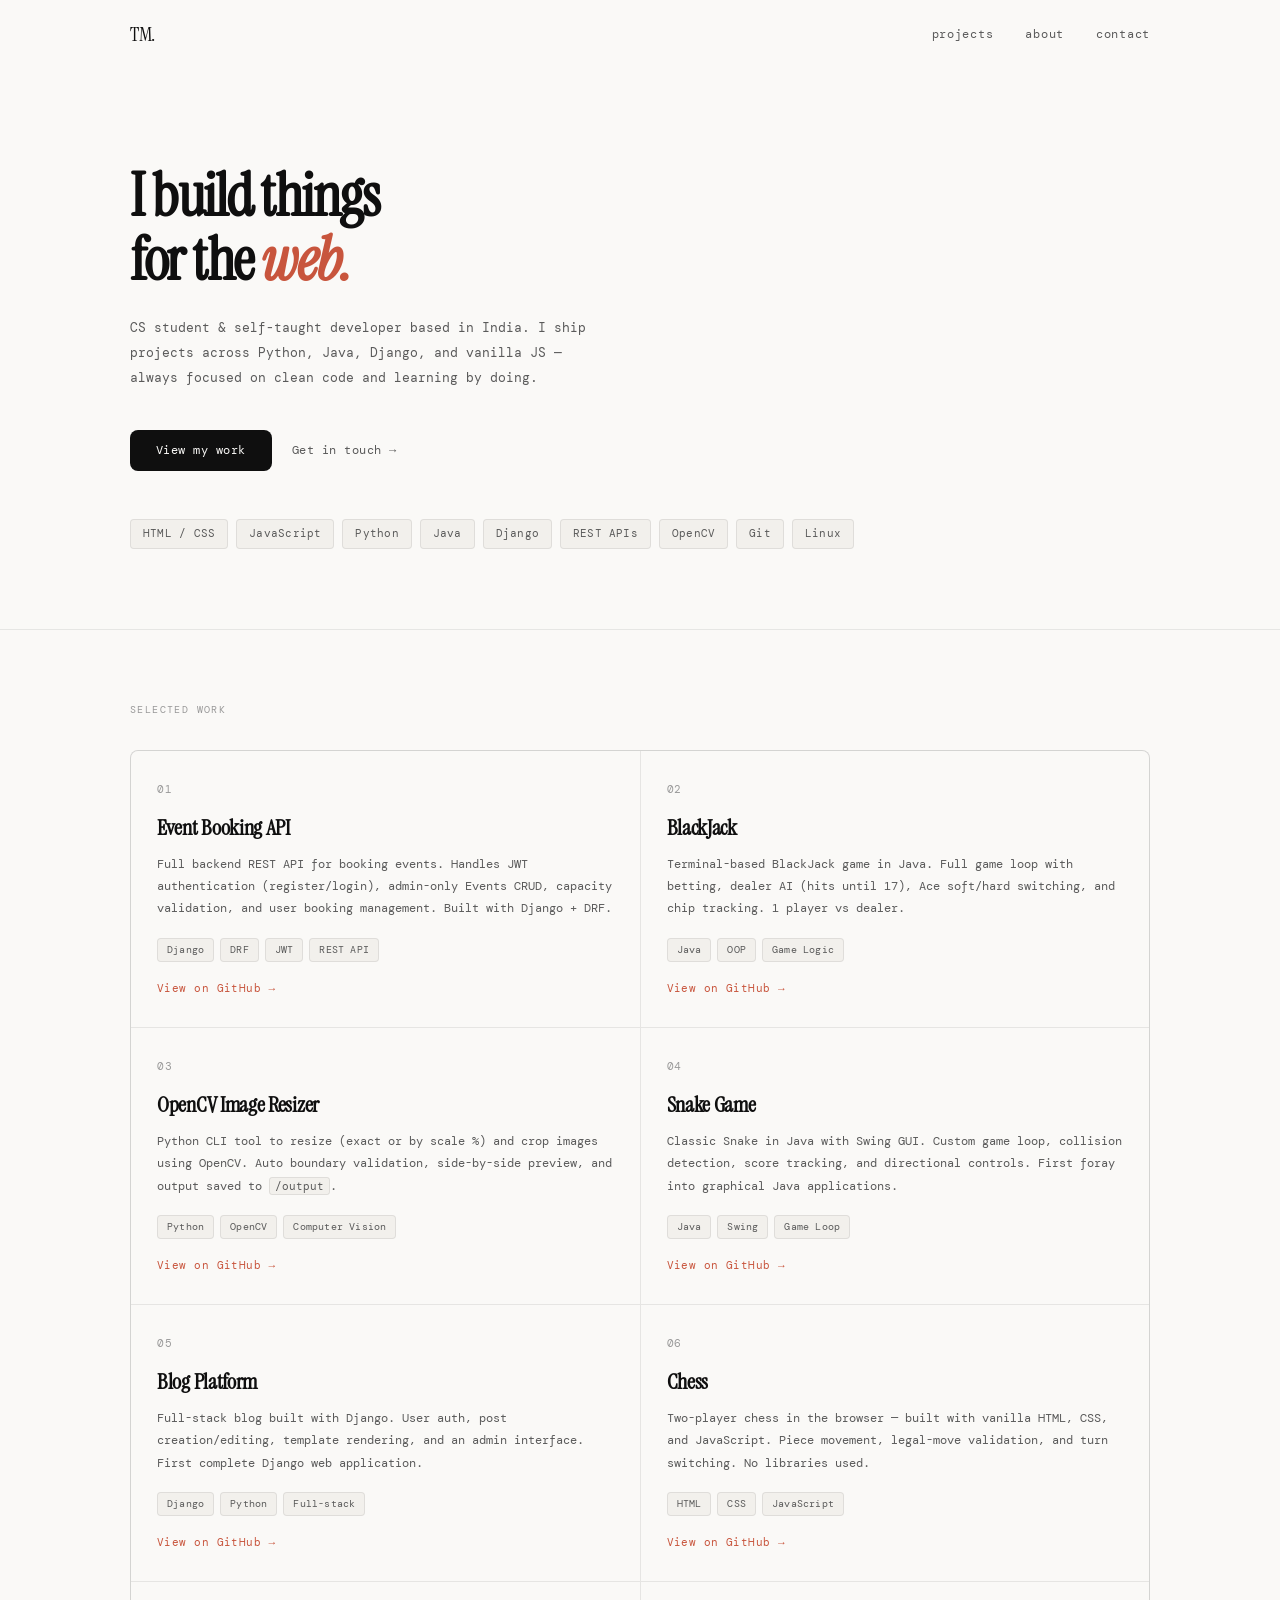
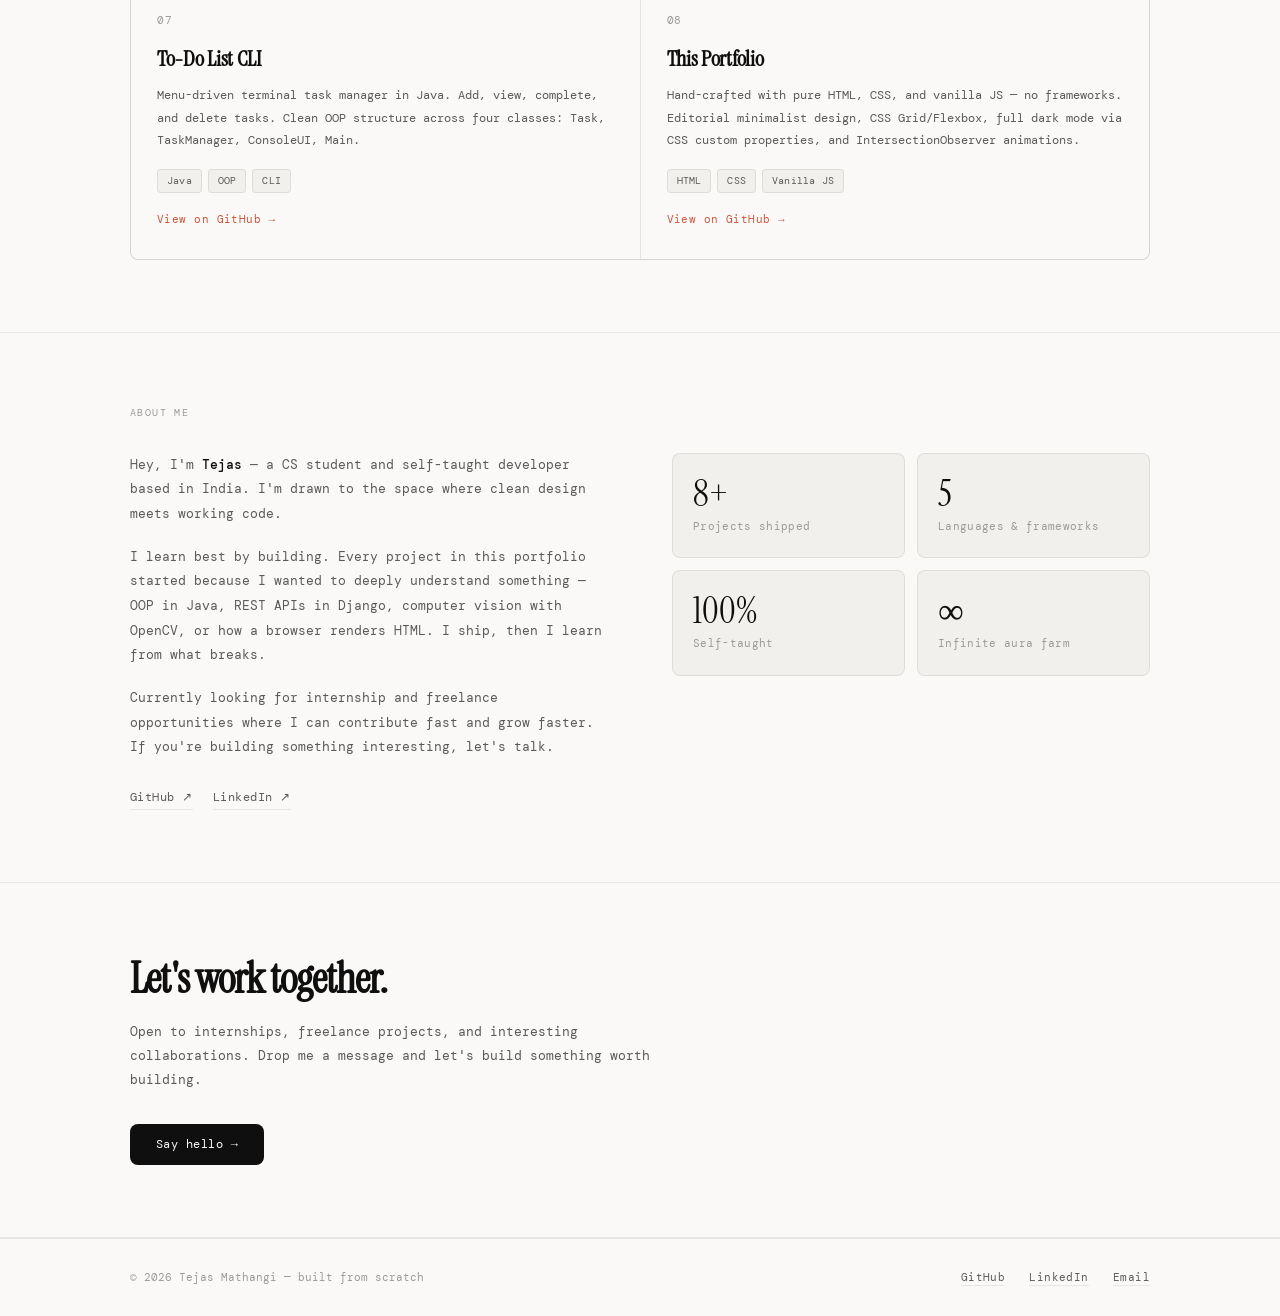
==== commit b01a1a0f: "fix: correct broken html comment above headline" ====
--- a/index.html
+++ b/index.html
@@ -55,7 +55,8 @@
     <section class="hero fade-in" id="hero">
       <div class="hero__inner">
 
-        <!-- Headline: Instrument Serif, fluid sizing via clamp(). -->
+        <!--
+          Headline: Instrument Serif, fluid sizing via clamp().
           <em> = italic + terracotta accent colour.
         -->
         <h1 class="hero__headline">
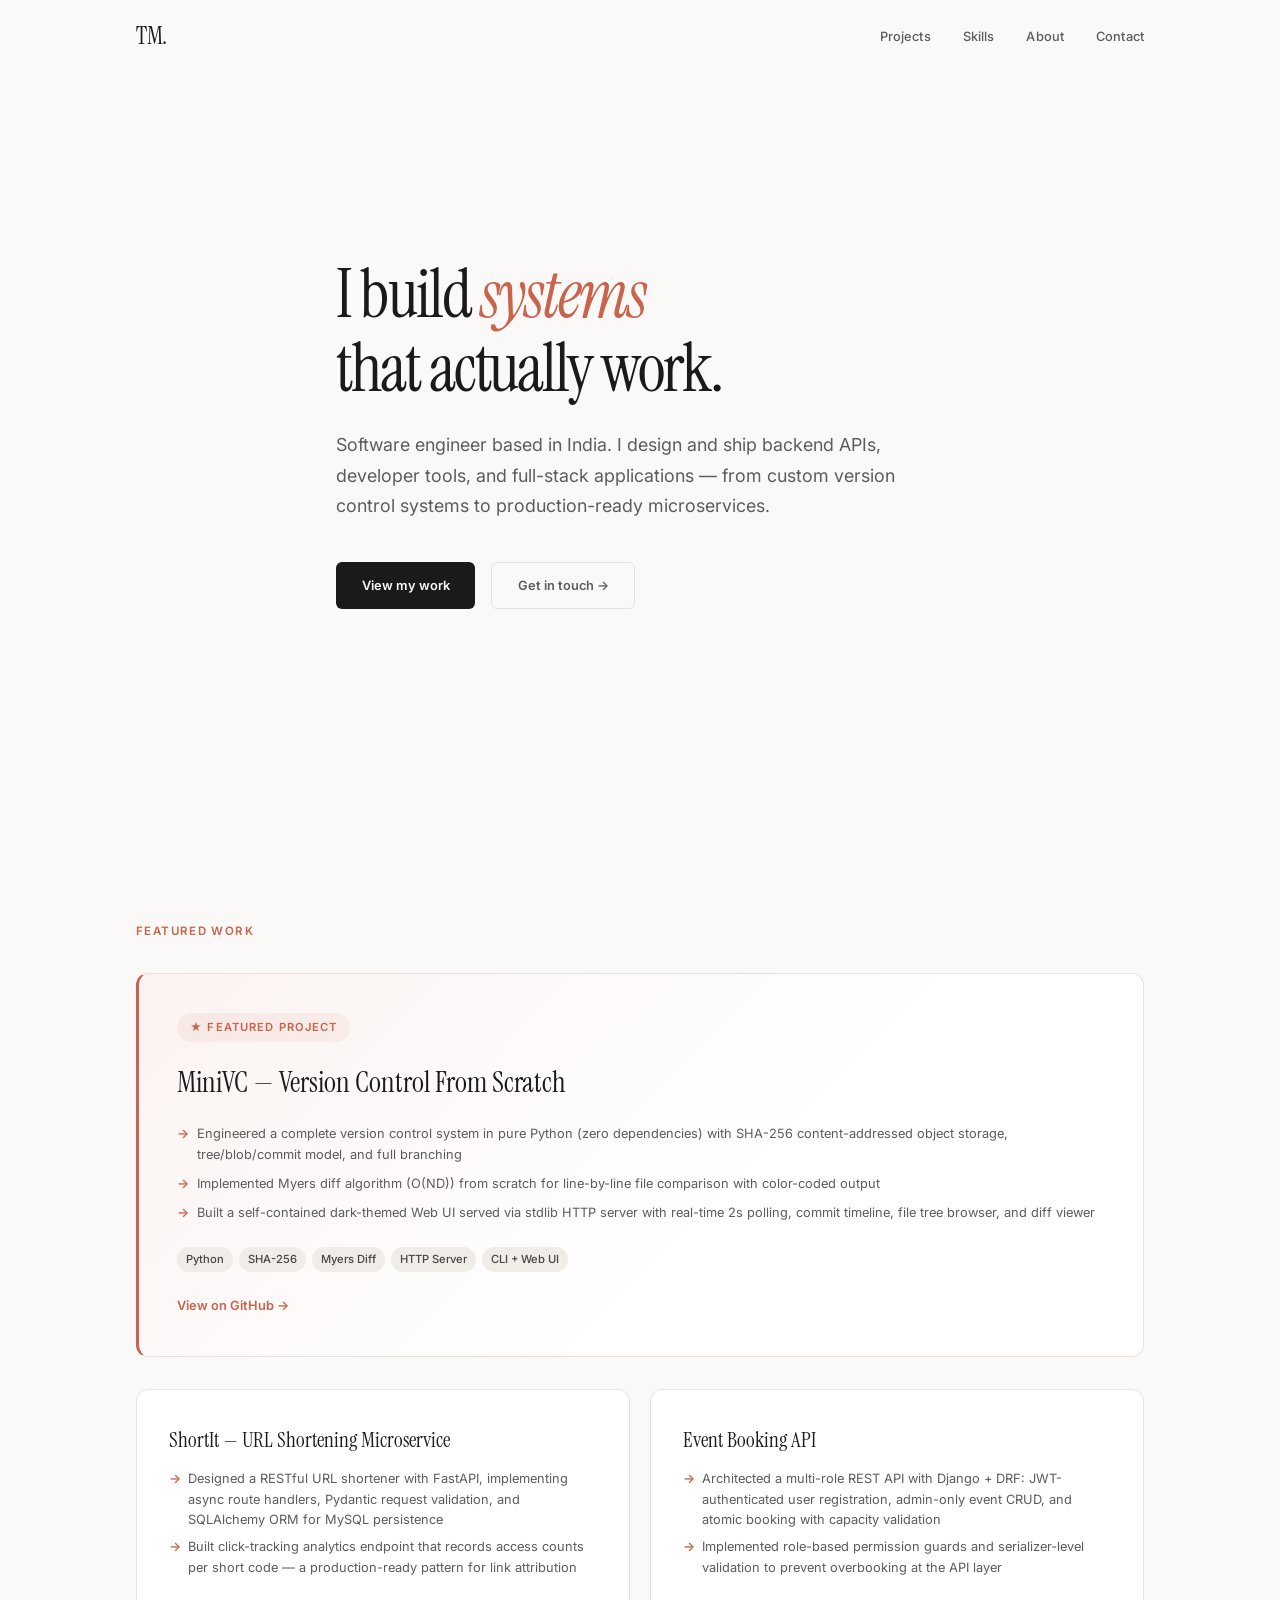
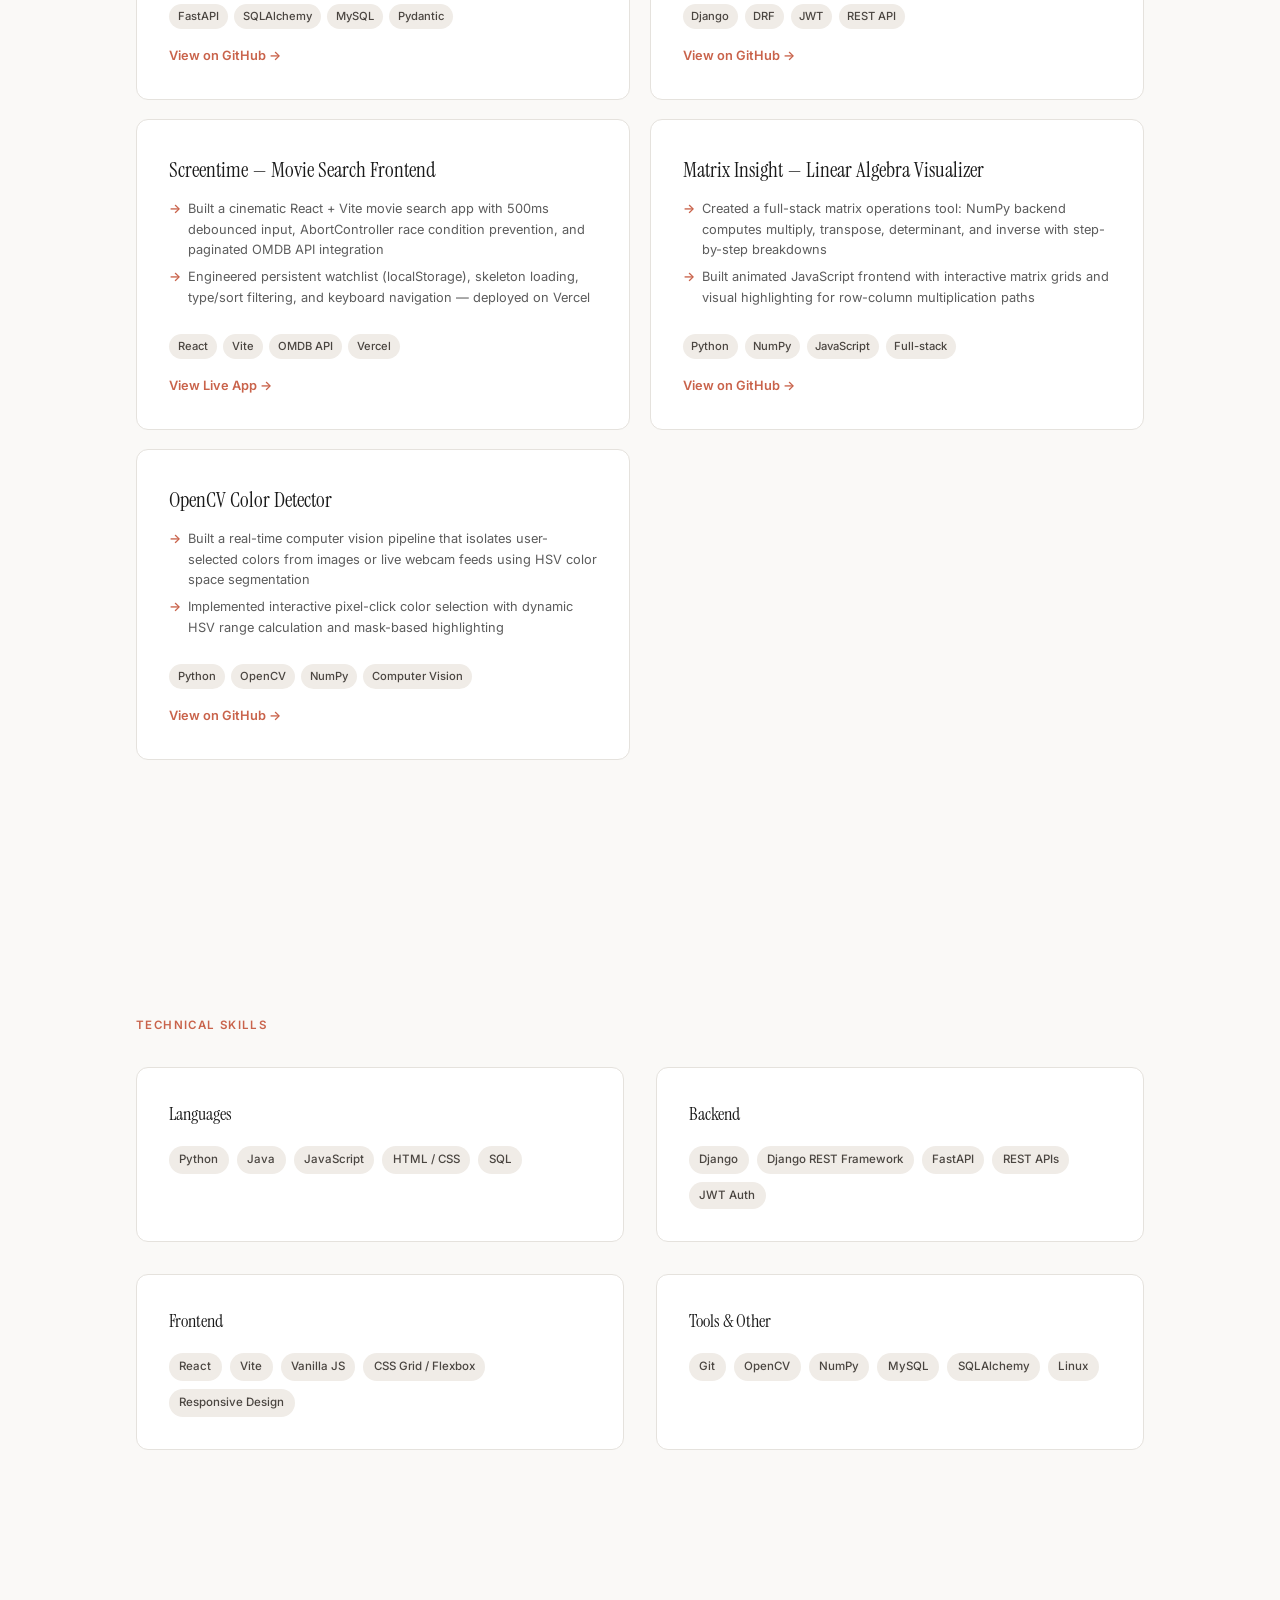
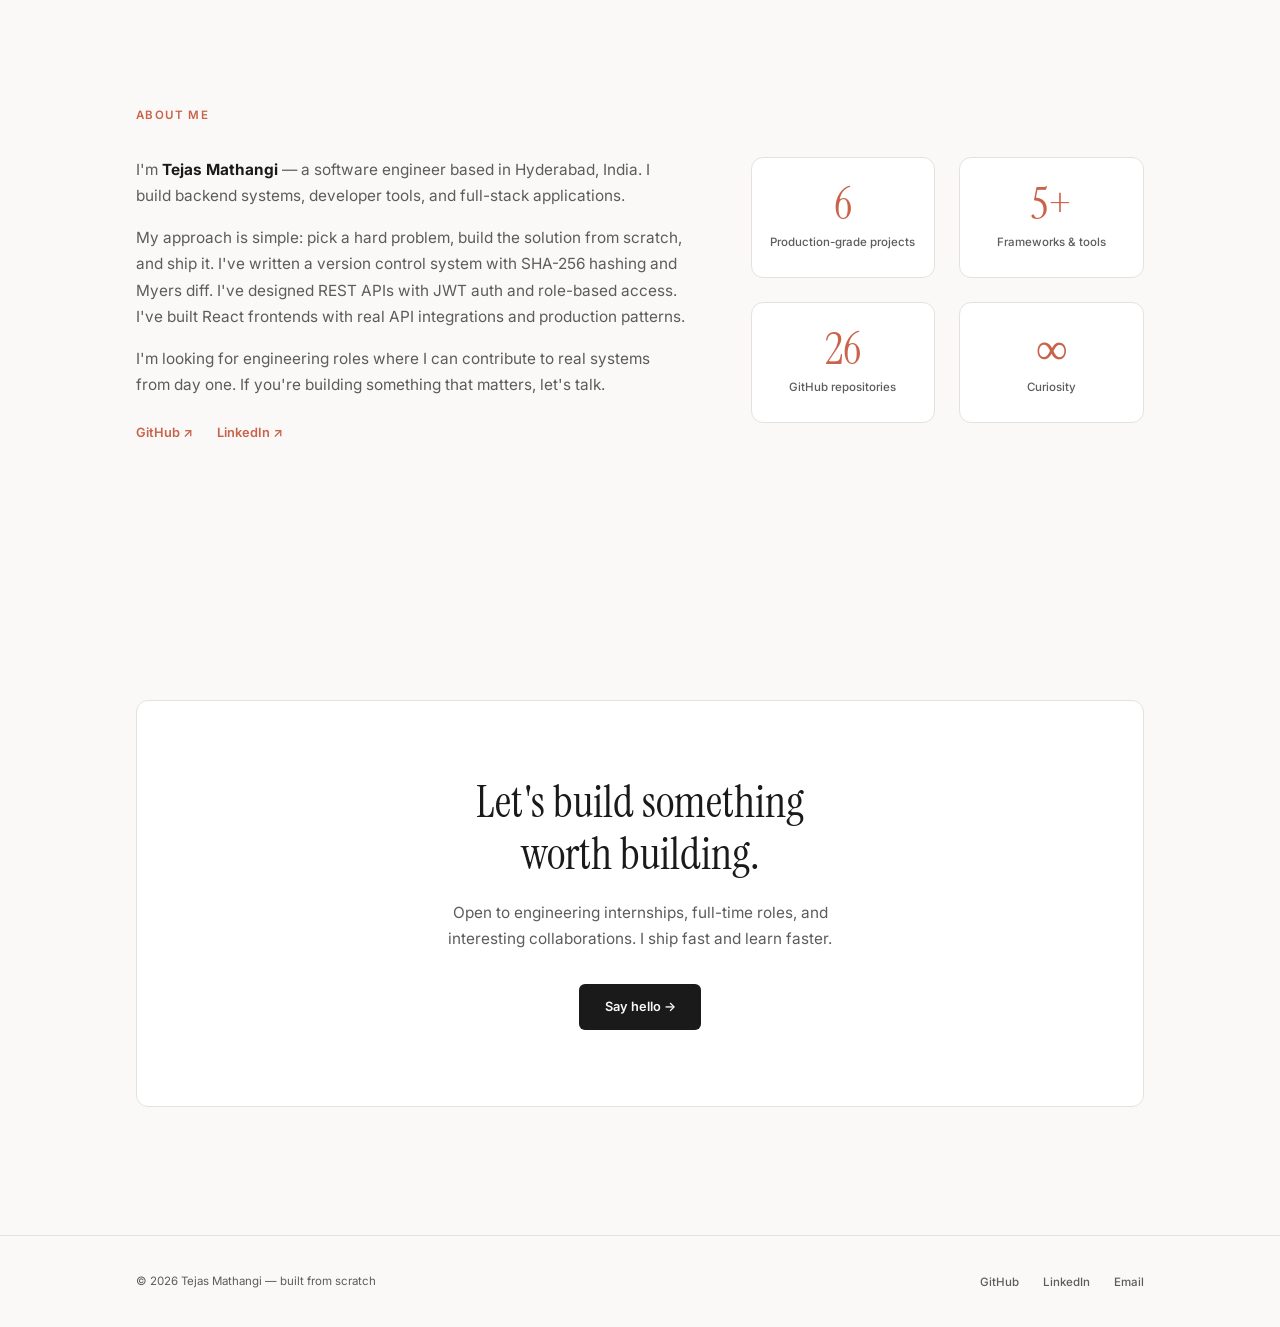
==== commit a925ac6e: "feat: complete portfolio refresh with modern UI and selected top projects" ====
--- a/index.html
+++ b/index.html
@@ -3,18 +3,18 @@
   <head>
     <meta charset="UTF-8" />
     <meta name="viewport" content="width=device-width, initial-scale=1.0" />
-    <meta name="description" content="Tejas Mathangi — CS student and self-taught developer. Building thoughtful software for the web." />
-    <title>Tejas Mathangi — Developer</title>
+    <meta name="description" content="Tejas Mathangi — Software engineer building backend systems, developer tools, and full-stack applications. Python, FastAPI, Django, React." />
+    <title>Tejas Mathangi — Software Engineer</title>
 
     <!--
       FONTS — Google Fonts
-      Instrument Serif: elegant serif for headlines (the editorial look)
-      DM Mono: monospaced for body text (code-notebook aesthetic)
+      Instrument Serif: elegant serif for headlines
+      Inter: clean sans-serif for body text (recruiter-friendly)
     -->
     <link rel="preconnect" href="https://fonts.googleapis.com" />
     <link rel="preconnect" href="https://fonts.gstatic.com" crossorigin />
     <link
-      href="https://fonts.googleapis.com/css2?family=Instrument+Serif:ital@0;1&family=DM+Mono:wght@300;400;500&display=swap"
+      href="https://fonts.googleapis.com/css2?family=Instrument+Serif:ital@0;1&family=Inter:wght@300;400;500;600&display=swap"
       rel="stylesheet"
     />
 
@@ -40,6 +40,7 @@
 
         <ul class="nav__links" id="nav-links">
           <li><a href="#projects" class="nav__link">Projects</a></li>
+          <li><a href="#skills"   class="nav__link">Skills</a></li>
           <li><a href="#about"    class="nav__link">About</a></li>
           <li><a href="#contact"  class="nav__link">Contact</a></li>
         </ul>
@@ -47,79 +48,99 @@
     </header>
 
     <!-- =============================================
-         HERO — "above the fold" opening section.
-         Layout: Flexbox column (badge → headline →
-         subtext → CTAs → skills strip).
-         The hero fades in via IntersectionObserver.
+         HERO — above the fold opening section.
     ============================================= -->
     <section class="hero fade-in" id="hero">
       <div class="hero__inner">
 
-        <!--
-          Headline: Instrument Serif, fluid sizing via clamp().
-          <em> = italic + terracotta accent colour.
-        -->
+
+
         <h1 class="hero__headline">
-          I build things<br />for the <em>web.</em>
+          I build <em>systems</em><br />that actually work.
         </h1>
 
         <p class="hero__subtext">
-          CS student &amp; self-taught developer based in India.
-          I ship projects across Python, Java, Django, and vanilla JS —
-          always focused on clean code and learning by doing.
+          Software engineer based in India. I design and ship backend APIs,
+          developer tools, and full-stack applications — from custom version
+          control systems to production-ready microservices.
         </p>
 
-        <!-- Two CTAs — Flexbox row -->
         <div class="hero__ctas">
           <a href="#projects" class="btn btn--primary">View my work</a>
           <a href="#contact"  class="btn btn--ghost">Get in touch →</a>
         </div>
 
-        <!-- Skills tag strip -->
-        <div class="hero__skills">
-          <span class="tag">HTML / CSS</span>
-          <span class="tag">JavaScript</span>
-          <span class="tag">Python</span>
-          <span class="tag">Java</span>
-          <span class="tag">Django</span>
-          <span class="tag">REST APIs</span>
-          <span class="tag">OpenCV</span>
-          <span class="tag">Git</span>
-          <span class="tag">Linux</span>
-        </div>
-
-      </div>
-    </section>
-
-    <!-- =============================================
-         PROJECTS — 2-column CSS Grid.
-         8 real projects from /TEJ/PROJECTS, ordered
-         by complexity / impressiveness.
-         Each card is an <a> wrapping the full card
-         → entire card is clickable, which is more
-         accessible than a nested button.
+      </div>
+    </section>
+
+    <!-- =============================================
+         PROJECTS — Featured project + grid
     ============================================= -->
     <section class="projects fade-in" id="projects">
       <div class="section-inner">
 
-        <p class="section-label">Selected work</p>
-
+        <p class="section-label">Featured work</p>
+
+        <!-- ── FEATURED PROJECT: MiniVC ── -->
+        <a
+          href="https://github.com/tejas-mathangi/mini-GIT"
+          target="_blank"
+          rel="noopener noreferrer"
+          class="featured-card fade-in-card"
+        >
+          <div class="featured-card__badge">★ Featured Project</div>
+          <h3 class="featured-card__title">MiniVC — Version Control From Scratch</h3>
+          <ul class="featured-card__highlights">
+            <li>Engineered a complete version control system in pure Python (zero dependencies) with SHA-256 content-addressed object storage, tree/blob/commit model, and full branching</li>
+            <li>Implemented Myers diff algorithm (O(ND)) from scratch for line-by-line file comparison with color-coded output</li>
+            <li>Built a self-contained dark-themed Web UI served via stdlib HTTP server with real-time 2s polling, commit timeline, file tree browser, and diff viewer</li>
+          </ul>
+          <div class="featured-card__tags">
+            <span class="tag tag--sm">Python</span>
+            <span class="tag tag--sm">SHA-256</span>
+            <span class="tag tag--sm">Myers Diff</span>
+            <span class="tag tag--sm">HTTP Server</span>
+            <span class="tag tag--sm">CLI + Web UI</span>
+          </div>
+          <span class="featured-card__cta">View on GitHub →</span>
+        </a>
+
+        <!-- ── PROJECT GRID (2 cols) ── -->
         <div class="projects__grid">
 
-          <!-- ── 01 · Event Booking System API ── -->
+          <!-- ── ShortIt ── -->
+          <a
+            href="https://github.com/tejas-mathangi/shortit"
+            target="_blank"
+            rel="noopener noreferrer"
+            class="project-card fade-in-card"
+          >
+            <h3 class="project-card__title">ShortIt — URL Shortening Microservice</h3>
+            <ul class="project-card__highlights">
+              <li>Designed a RESTful URL shortener with FastAPI, implementing async route handlers, Pydantic request validation, and SQLAlchemy ORM for MySQL persistence</li>
+              <li>Built click-tracking analytics endpoint that records access counts per short code — a production-ready pattern for link attribution</li>
+            </ul>
+            <div class="project-card__tags">
+              <span class="tag tag--sm">FastAPI</span>
+              <span class="tag tag--sm">SQLAlchemy</span>
+              <span class="tag tag--sm">MySQL</span>
+              <span class="tag tag--sm">Pydantic</span>
+            </div>
+            <span class="project-card__cta">View on GitHub →</span>
+          </a>
+
+          <!-- ── Event Booking API ── -->
           <a
             href="https://github.com/tejas-mathangi/event-booking-system-api"
             target="_blank"
             rel="noopener noreferrer"
-            class="project-card"
-          >
-            <span class="project-card__num">01</span>
+            class="project-card fade-in-card"
+          >
             <h3 class="project-card__title">Event Booking API</h3>
-            <p class="project-card__desc">
-              Full backend REST API for booking events. Handles JWT authentication
-              (register/login), admin-only Events CRUD, capacity validation, and
-              user booking management. Built with Django + DRF.
-            </p>
+            <ul class="project-card__highlights">
+              <li>Architected a multi-role REST API with Django + DRF: JWT-authenticated user registration, admin-only event CRUD, and atomic booking with capacity validation</li>
+              <li>Implemented role-based permission guards and serializer-level validation to prevent overbooking at the API layer</li>
+            </ul>
             <div class="project-card__tags">
               <span class="tag tag--sm">Django</span>
               <span class="tag tag--sm">DRF</span>
@@ -129,169 +150,130 @@
             <span class="project-card__cta">View on GitHub →</span>
           </a>
 
-          <!-- ── 02 · BlackJack Game ── -->
-          <a
-            href="https://github.com/tejas-mathangi/BlackJack-Java"
-            target="_blank"
-            rel="noopener noreferrer"
-            class="project-card"
-          >
-            <span class="project-card__num">02</span>
-            <h3 class="project-card__title">BlackJack</h3>
-            <p class="project-card__desc">
-              Terminal-based BlackJack game in Java. Full game loop with betting,
-              dealer AI (hits until 17), Ace soft/hard switching, and chip tracking.
-              1 player vs dealer.
-            </p>
-            <div class="project-card__tags">
-              <span class="tag tag--sm">Java</span>
-              <span class="tag tag--sm">OOP</span>
-              <span class="tag tag--sm">Game Logic</span>
+          <!-- ── Screentime ── -->
+          <a
+            href="https://screentime-iota.vercel.app/"
+            target="_blank"
+            rel="noopener noreferrer"
+            class="project-card fade-in-card"
+          >
+            <h3 class="project-card__title">Screentime — Movie Search Frontend</h3>
+            <ul class="project-card__highlights">
+              <li>Built a cinematic React + Vite movie search app with 500ms debounced input, AbortController race condition prevention, and paginated OMDB API integration</li>
+              <li>Engineered persistent watchlist (localStorage), skeleton loading, type/sort filtering, and keyboard navigation — deployed on Vercel</li>
+            </ul>
+            <div class="project-card__tags">
+              <span class="tag tag--sm">React</span>
+              <span class="tag tag--sm">Vite</span>
+              <span class="tag tag--sm">OMDB API</span>
+              <span class="tag tag--sm">Vercel</span>
+            </div>
+            <span class="project-card__cta">View Live App →</span>
+          </a>
+
+          <!-- ── Matrix Insight ── -->
+          <a
+            href="https://github.com/tejas-mathangi/matrix-insight"
+            target="_blank"
+            rel="noopener noreferrer"
+            class="project-card fade-in-card"
+          >
+            <h3 class="project-card__title">Matrix Insight — Linear Algebra Visualizer</h3>
+            <ul class="project-card__highlights">
+              <li>Created a full-stack matrix operations tool: NumPy backend computes multiply, transpose, determinant, and inverse with step-by-step breakdowns</li>
+              <li>Built animated JavaScript frontend with interactive matrix grids and visual highlighting for row-column multiplication paths</li>
+            </ul>
+            <div class="project-card__tags">
+              <span class="tag tag--sm">Python</span>
+              <span class="tag tag--sm">NumPy</span>
+              <span class="tag tag--sm">JavaScript</span>
+              <span class="tag tag--sm">Full-stack</span>
             </div>
             <span class="project-card__cta">View on GitHub →</span>
           </a>
 
-          <!-- ── 03 · OpenCV Image Resizer ── -->
-          <a
-            href="https://github.com/tejas-mathangi/opencv-image-resizer"
-            target="_blank"
-            rel="noopener noreferrer"
-            class="project-card"
-          >
-            <span class="project-card__num">03</span>
-            <h3 class="project-card__title">OpenCV Image Resizer</h3>
-            <p class="project-card__desc">
-              Python CLI tool to resize (exact or by scale %) and crop images
-              using OpenCV. Auto boundary validation, side-by-side preview,
-              and output saved to <code>/output</code>.
-            </p>
+          <!-- ── OpenCV Color Detector ── -->
+          <a
+            href="https://github.com/tejas-mathangi/opencv-color-detector"
+            target="_blank"
+            rel="noopener noreferrer"
+            class="project-card fade-in-card"
+          >
+            <h3 class="project-card__title">OpenCV Color Detector</h3>
+            <ul class="project-card__highlights">
+              <li>Built a real-time computer vision pipeline that isolates user-selected colors from images or live webcam feeds using HSV color space segmentation</li>
+              <li>Implemented interactive pixel-click color selection with dynamic HSV range calculation and mask-based highlighting</li>
+            </ul>
             <div class="project-card__tags">
               <span class="tag tag--sm">Python</span>
               <span class="tag tag--sm">OpenCV</span>
+              <span class="tag tag--sm">NumPy</span>
               <span class="tag tag--sm">Computer Vision</span>
             </div>
             <span class="project-card__cta">View on GitHub →</span>
           </a>
 
-          <!-- ── 04 · Snake Game ── -->
-          <a
-            href="https://github.com/tejas-mathangi/MY-CODES/tree/main/JAVA/SnakeGame-java"
-            target="_blank"
-            rel="noopener noreferrer"
-            class="project-card"
-          >
-            <span class="project-card__num">04</span>
-            <h3 class="project-card__title">Snake Game</h3>
-            <p class="project-card__desc">
-              Classic Snake in Java with Swing GUI. Custom game loop, collision
-              detection, score tracking, and directional controls. First foray
-              into graphical Java applications.
-            </p>
-            <div class="project-card__tags">
-              <span class="tag tag--sm">Java</span>
-              <span class="tag tag--sm">Swing</span>
-              <span class="tag tag--sm">Game Loop</span>
-            </div>
-            <span class="project-card__cta">View on GitHub →</span>
-          </a>
-
-          <!-- ── 05 · Django Blog ── -->
-          <a
-            href="https://github.com/tejas-mathangi/MY-CODES/tree/main/DJANGO/Blog-django"
-            target="_blank"
-            rel="noopener noreferrer"
-            class="project-card"
-          >
-            <span class="project-card__num">05</span>
-            <h3 class="project-card__title">Blog Platform</h3>
-            <p class="project-card__desc">
-              Full-stack blog built with Django. User auth, post creation/editing,
-              template rendering, and an admin interface. First complete Django
-              web application.
-            </p>
-            <div class="project-card__tags">
-              <span class="tag tag--sm">Django</span>
-              <span class="tag tag--sm">Python</span>
-              <span class="tag tag--sm">Full-stack</span>
-            </div>
-            <span class="project-card__cta">View on GitHub →</span>
-          </a>
-
-          <!-- ── 06 · Chess (Web-Dev) ── -->
-          <a
-            href="https://github.com/tejas-mathangi/MY-CODES/tree/main/WEB-DEV/CHESS"
-            target="_blank"
-            rel="noopener noreferrer"
-            class="project-card"
-          >
-            <span class="project-card__num">06</span>
-            <h3 class="project-card__title">Chess</h3>
-            <p class="project-card__desc">
-              Two-player chess in the browser — built with vanilla HTML, CSS, and
-              JavaScript. Piece movement, legal-move validation, and turn switching.
-              No libraries used.
-            </p>
-            <div class="project-card__tags">
-              <span class="tag tag--sm">HTML</span>
-              <span class="tag tag--sm">CSS</span>
-              <span class="tag tag--sm">JavaScript</span>
-            </div>
-            <span class="project-card__cta">View on GitHub →</span>
-          </a>
-
-          <!-- ── 07 · To-Do CLI ── -->
-          <a
-            href="https://github.com/tejas-mathangi/java-todo-list"
-            target="_blank"
-            rel="noopener noreferrer"
-            class="project-card"
-          >
-            <span class="project-card__num">07</span>
-            <h3 class="project-card__title">To-Do List CLI</h3>
-            <p class="project-card__desc">
-              Menu-driven terminal task manager in Java. Add, view, complete, and
-              delete tasks. Clean OOP structure across four classes: Task,
-              TaskManager, ConsoleUI, Main.
-            </p>
-            <div class="project-card__tags">
-              <span class="tag tag--sm">Java</span>
-              <span class="tag tag--sm">OOP</span>
-              <span class="tag tag--sm">CLI</span>
-            </div>
-            <span class="project-card__cta">View on GitHub →</span>
-          </a>
-
-          <!-- ── 08 · This Portfolio ── -->
-          <a
-            href="https://github.com/tejas-mathangi/portfolio"
-            target="_blank"
-            rel="noopener noreferrer"
-            class="project-card"
-          >
-            <span class="project-card__num">08</span>
-            <h3 class="project-card__title">This Portfolio</h3>
-            <p class="project-card__desc">
-              Hand-crafted with pure HTML, CSS, and vanilla JS — no frameworks.
-              Editorial minimalist design, CSS Grid/Flexbox, full dark mode via
-              CSS custom properties, and IntersectionObserver animations.
-            </p>
-            <div class="project-card__tags">
-              <span class="tag tag--sm">HTML</span>
-              <span class="tag tag--sm">CSS</span>
-              <span class="tag tag--sm">Vanilla JS</span>
-            </div>
-            <span class="project-card__cta">View on GitHub →</span>
-          </a>
-
-        </div>
-      </div>
-    </section>
-
-    <!-- =============================================
-         ABOUT — 2-column layout.
-         Left: bio text.   Right: 2×2 stats grid.
-         Layout: outer CSS Grid → bio | stats.
-         Stats use a nested CSS Grid (2×2).
+        </div>
+      </div>
+    </section>
+
+    <!-- =============================================
+         SKILLS — categorized badge layout
+    ============================================= -->
+    <section class="skills fade-in" id="skills">
+      <div class="section-inner">
+
+        <p class="section-label">Technical skills</p>
+
+        <div class="skills__grid">
+          <div class="skills__group">
+            <h4 class="skills__category">Languages</h4>
+            <div class="skills__tags">
+              <span class="tag">Python</span>
+              <span class="tag">Java</span>
+              <span class="tag">JavaScript</span>
+              <span class="tag">HTML / CSS</span>
+              <span class="tag">SQL</span>
+            </div>
+          </div>
+          <div class="skills__group">
+            <h4 class="skills__category">Backend</h4>
+            <div class="skills__tags">
+              <span class="tag">Django</span>
+              <span class="tag">Django REST Framework</span>
+              <span class="tag">FastAPI</span>
+              <span class="tag">REST APIs</span>
+              <span class="tag">JWT Auth</span>
+            </div>
+          </div>
+          <div class="skills__group">
+            <h4 class="skills__category">Frontend</h4>
+            <div class="skills__tags">
+              <span class="tag">React</span>
+              <span class="tag">Vite</span>
+              <span class="tag">Vanilla JS</span>
+              <span class="tag">CSS Grid / Flexbox</span>
+              <span class="tag">Responsive Design</span>
+            </div>
+          </div>
+          <div class="skills__group">
+            <h4 class="skills__category">Tools & Other</h4>
+            <div class="skills__tags">
+              <span class="tag">Git</span>
+              <span class="tag">OpenCV</span>
+              <span class="tag">NumPy</span>
+              <span class="tag">MySQL</span>
+              <span class="tag">SQLAlchemy</span>
+              <span class="tag">Linux</span>
+            </div>
+          </div>
+        </div>
+
+      </div>
+    </section>
+
+    <!-- =============================================
+         ABOUT — rewritten for engineers, not students
     ============================================= -->
     <section class="about fade-in" id="about">
       <div class="section-inner">
@@ -300,71 +282,67 @@
 
         <div class="about__grid">
 
-          <!-- Bio text -->
           <div class="about__bio">
             <p>
-              Hey, I'm <strong>Tejas</strong> — a CS student and self-taught
-              developer based in India. I'm drawn to the space where clean design
-              meets working code.
+              I'm <strong>Tejas Mathangi</strong> — a software engineer based in
+              Hyderabad, India. I build backend systems, developer tools, and
+              full-stack applications.
             </p>
             <p>
-              I learn best by building. Every project in this portfolio started
-              because I wanted to deeply understand something — OOP in Java,
-              REST APIs in Django, computer vision with OpenCV, or how a browser
-              renders HTML. I ship, then I learn from what breaks.
+              My approach is simple: pick a hard problem, build the solution from
+              scratch, and ship it. I've written a version control system with
+              SHA-256 hashing and Myers diff. I've designed REST APIs with JWT auth
+              and role-based access. I've built React frontends with real API
+              integrations and production patterns.
             </p>
             <p>
-              Currently looking for internship and freelance opportunities where
-              I can contribute fast and grow faster. If you're building something
-              interesting, let's talk.
+              I'm looking for engineering roles where I can contribute to real
+              systems from day one. If you're building something that matters,
+              let's talk.
             </p>
-            <!-- Social links inside bio for easy reach -->
             <div class="about__socials">
               <a href="https://github.com/tejas-mathangi" target="_blank" rel="noopener noreferrer">
                 GitHub ↗
               </a>
-              <a href="https://linkedin.com/in/tejas-mathangi" target="_blank" rel="noopener noreferrer">
+              <a href="https://linkedin.com/in/tejas-mathangi-33789732a" target="_blank" rel="noopener noreferrer">
                 LinkedIn ↗
               </a>
             </div>
           </div>
 
-          <!-- 2×2 stats grid -->
           <div class="about__stats">
             <div class="stat">
-              <span class="stat__num">8+</span>
-              <span class="stat__label">Projects shipped</span>
+              <span class="stat__num">6</span>
+              <span class="stat__label">Production-grade projects</span>
             </div>
             <div class="stat">
-              <span class="stat__num">5</span>
-              <span class="stat__label">Languages &amp; frameworks</span>
+              <span class="stat__num">5+</span>
+              <span class="stat__label">Frameworks & tools</span>
             </div>
             <div class="stat">
-              <span class="stat__num">100%</span>
-              <span class="stat__label">Self-taught</span>
+              <span class="stat__num">26</span>
+              <span class="stat__label">GitHub repositories</span>
             </div>
             <div class="stat">
               <span class="stat__num">∞</span>
-              <span class="stat__label">Infinite aura farm</span>
-            </div>
-          </div>
-
-        </div>
-      </div>
-    </section>
-
-    <!-- =============================================
-         CONTACT — Simple mailto CTA block.
-         No form, no backend, no fuss.
-         Layout: simple max-width column.
+              <span class="stat__label">Curiosity</span>
+            </div>
+          </div>
+
+        </div>
+      </div>
+    </section>
+
+    <!-- =============================================
+         CONTACT — mailto CTA block
     ============================================= -->
     <section class="contact fade-in" id="contact">
       <div class="section-inner">
         <div class="contact__block">
-          <h2 class="contact__heading">Let's work together.</h2>
+          <h2 class="contact__heading">Let's build something<br />worth building.</h2>
           <p class="contact__subtext">
-            Open to internships, freelance projects, and interesting collaborations.
-            Drop me a message and let's build something worth building.
+            Open to engineering internships, full-time roles, and interesting
+            collaborations. I ship fast and learn faster.
           </p>
           <a href="mailto:mathangi.tejas@gmail.com" class="btn btn--primary">Say hello →</a>
         </div>
@@ -372,8 +350,7 @@
     </section>
 
     <!-- =============================================
-         FOOTER — copyright left, socials right.
-         Layout: Flexbox row with space-between.
+         FOOTER
     ============================================= -->
     <footer class="footer">
       <div class="section-inner footer__inner">
@@ -385,7 +362,7 @@
             </a>
           </li>
           <li>
-            <a href="https://linkedin.com/in/tejas-mathangi" target="_blank" rel="noopener noreferrer">
+            <a href="https://linkedin.com/in/tejas-mathangi-33789732a" target="_blank" rel="noopener noreferrer">
               LinkedIn
             </a>
           </li>
--- a/style.css
+++ b/style.css
@@ -1,748 +1,699 @@
-/* =====================================================
+/* ===========================================================
    PORTFOLIO — style.css
-   Author: Tejas Mathangi
-   
-   TABLE OF CONTENTS
-   1. Reset & Base
-   2. Design Tokens (CSS Variables + Dark Mode)
-   3. Nav
-   4. Hero
-   5. Shared Section Styles
-   6. Projects Grid
-   7. About
-   8. Contact
-   9. Footer
-   10. Scroll Animations
-   11. Mobile Responsive (≤640px)
-===================================================== */
-
-
-/* ─────────────────────────────────────────────────
-   1. RESET & BASE
-   We zero out margins/padding so every browser
-   starts from the same blank slate. box-sizing:
-   border-box means padding & border are INCLUDED
-   in an element's width — much more predictable.
-───────────────────────────────────────────────── */
-*, *::before, *::after {
+   Design System → Layout → Components → Sections → Animations
+   =========================================================== */
+
+/* ── 1. RESET ────────────────────────────────────────────── */
+*,
+*::before,
+*::after {
   margin: 0;
   padding: 0;
   box-sizing: border-box;
 }
 
-ul {
-  list-style: none; /* removes bullet points */
-}
-
-a {
-  color: inherit;       /* links inherit the text colour */
-  text-decoration: none;
-}
-
-html {
-  /* scroll-behavior: smooth is the CSS way to smooth-scroll.
-     We also handle this in JS so anchor links work reliably. */
-  scroll-behavior: smooth;
-}
-
-
-/* ─────────────────────────────────────────────────
-   2. DESIGN TOKENS (CSS CUSTOM PROPERTIES)
-   
-   A CSS custom property (variable) is declared with
-   two dashes: --name. You use it with var(--name).
-   
-   Changing ONE variable here changes the colour
-   everywhere it's used — this is the power of tokens.
-   
-   Dark mode: we re-declare the same variable names
-   inside @media (prefers-color-scheme: dark). The
-   browser automatically swaps them. No JS toggle needed.
-───────────────────────────────────────────────── */
+/* ── 2. DESIGN TOKENS ────────────────────────────────────── */
 :root {
-  /* Colour palette */
-  --ink:      #0f0f0f;          /* primary text */
-  --ink2:     #5a5a5a;          /* secondary text */
-  --ink3:     #9a9a9a;          /* muted / labels */
-  --paper:    #faf9f7;          /* page background */
-  --surface:  #f2f0ec;          /* card / chip backgrounds */
-  --accent:   #c8553d;          /* terracotta — the personality colour */
-  --border:   rgba(0,0,0,0.08); /* subtle dividers */
-
-  /* Typography */
-  --font-serif: 'Instrument Serif', serif;
-  --font-mono:  'DM Mono', monospace;
-
-  /* Border radius shortcuts */
-  --radius-sm:   4px;
-  --radius-md:   8px;
-  --radius-pill: 999px;         /* makes any element a pill shape */
-
-  /* Animation shorthand */
-  --transition: 0.2s ease;
-}
-
-/* Dark mode — the browser applies this block
-   when the user's OS is set to dark mode.
-   We only need to re-declare the colours that change. */
+  /* — palette — */
+  --clr-bg:        #faf9f7;
+  --clr-surface:   #ffffff;
+  --clr-surface-2: #f3f1ee;
+  --clr-border:    #e5e2dd;
+  --clr-text:      #1a1a1a;
+  --clr-text-2:    #5c5c5c;
+  --clr-accent:    #c9634b;
+  --clr-accent-soft:rgba(201, 99, 75, .08);
+  --clr-tag-bg:    #f0ece7;
+  --clr-tag-text:  #4a4540;
+
+  /* — typography — */
+  --font-serif: 'Instrument Serif', Georgia, serif;
+  --font-body:  'Inter', -apple-system, BlinkMacSystemFont, 'Segoe UI', sans-serif;
+
+  --fs-display: clamp(2.6rem, 5.5vw, 4.2rem);
+  --fs-heading:  clamp(1.4rem, 2.5vw, 1.8rem);
+  --fs-body:     clamp(0.95rem, 1.2vw, 1.05rem);
+  --fs-small:    clamp(0.8rem, 1vw, 0.875rem);
+  --fs-label:    clamp(0.7rem, 0.9vw, 0.78rem);
+
+  /* — spacing — */
+  --space-section: clamp(4.5rem, 10vw, 8rem);
+  --space-inner:   clamp(1.2rem, 3vw, 2rem);
+  --max-width:     68rem;
+
+  /* — radius — */
+  --radius: 12px;
+  --radius-sm: 6px;
+
+  /* — transitions — */
+  --ease: cubic-bezier(.25, .46, .45, .94);
+}
+
+/* ── DARK MODE ───────────────────────────────────────────── */
 @media (prefers-color-scheme: dark) {
   :root {
-    --ink:     #f0ede8;
-    --ink2:    #a8a49e;
-    --ink3:    #6a6660;
-    --paper:   #131210;
-    --surface: #1e1c1a;
-    --accent:  #e07060;          /* slightly lighter accent for dark bg */
-    --border:  rgba(255,255,255,0.08);
-  }
+    --clr-bg:        #0e0e0e;
+    --clr-surface:   #181818;
+    --clr-surface-2: #1f1f1f;
+    --clr-border:    #2a2a2a;
+    --clr-text:      #e8e6e3;
+    --clr-text-2:    #999;
+    --clr-accent:    #e07a5f;
+    --clr-accent-soft:rgba(224, 122, 95, .08);
+    --clr-tag-bg:    #252220;
+    --clr-tag-text:  #ccc5bc;
+  }
+}
+
+/* ── 3. BASE ─────────────────────────────────────────────── */
+html {
+  scroll-behavior: smooth;
+  scroll-padding-top: 5rem;
+  -webkit-text-size-adjust: 100%;
 }
 
 body {
-  background:              var(--paper);
-  color:                   var(--ink);
-  font-family:             var(--font-mono);
-  font-size:               13px;
-  line-height:             1.6;
-  -webkit-font-smoothing:  antialiased; /* sharper text on macOS */
-}
-
-
-/* ─────────────────────────────────────────────────
-   3. NAV
-   
-   Layout technique: FLEXBOX
-   display: flex on the inner container puts the logo
-   and links side-by-side. justify-content: space-between
-   pushes them to opposite ends.
-   
-   position: sticky keeps the nav pinned to the top
-   as the user scrolls — it stays in the flow of the
-   document (unlike position: fixed which removes it).
-───────────────────────────────────────────────── */
+  font-family: var(--font-body);
+  font-size: var(--fs-body);
+  line-height: 1.7;
+  color: var(--clr-text);
+  background: var(--clr-bg);
+  -webkit-font-smoothing: antialiased;
+  -moz-osx-font-smoothing: grayscale;
+}
+
+a {
+  color: inherit;
+  text-decoration: none;
+}
+
+img { display: block; max-width: 100%; }
+
+ul, ol { list-style: none; }
+
+::selection {
+  background: var(--clr-accent);
+  color: #fff;
+}
+
+/* ── 4. SHARED LAYOUT ────────────────────────────────────── */
+.section-inner {
+  max-width: var(--max-width);
+  margin: 0 auto;
+  padding: 0 clamp(1.2rem, 4vw, 2.5rem);
+}
+
+.section-label {
+  font-size: var(--fs-label);
+  font-weight: 600;
+  text-transform: uppercase;
+  letter-spacing: 0.12em;
+  color: var(--clr-accent);
+  margin-bottom: 2rem;
+}
+
+/* ── 5. NAV ──────────────────────────────────────────────── */
 .nav {
   position: sticky;
   top: 0;
-  z-index: 100; /* sits above all other content */
-  background: var(--paper);
-  border-bottom: 1px solid transparent; /* invisible until .scrolled */
-  transition: border-color var(--transition), box-shadow var(--transition);
-}
-
-/* JS adds this class when window.scrollY > 20 */
+  z-index: 100;
+  background: var(--clr-bg);
+  border-bottom: 1px solid transparent;
+  transition: border-color 0.3s var(--ease), background 0.3s var(--ease);
+}
+
 .nav.scrolled {
-  border-bottom-color: var(--border);
+  border-bottom-color: var(--clr-border);
+  background: rgba(250, 249, 247, .92);
+  backdrop-filter: blur(12px);
+  -webkit-backdrop-filter: blur(12px);
+}
+
+@media (prefers-color-scheme: dark) {
+  .nav.scrolled {
+    background: rgba(14, 14, 14, .92);
+  }
 }
 
 .nav__inner {
   display: flex;
+  align-items: center;
   justify-content: space-between;
-  align-items: center;
-  padding: 18px 40px;
-  max-width: 1100px;
+  max-width: var(--max-width);
   margin: 0 auto;
-}
-
-/* Serif logo — double-duty as the home anchor */
+  padding: 1rem clamp(1.2rem, 4vw, 2.5rem);
+}
+
 .nav__logo {
   font-family: var(--font-serif);
-  font-size: 20px;
-  letter-spacing: -0.3px;
-  color: var(--ink);
-  /* Subtle fade on hover — same transition pattern as links */
-  transition: opacity var(--transition);
-}
-
-.nav__logo:hover {
-  opacity: 0.65;
+  font-size: 1.5rem;
+  font-weight: 400;
+  letter-spacing: -0.02em;
 }
 
 .nav__links {
   display: flex;
-  gap: 32px;
+  gap: 2rem;
 }
 
 .nav__link {
-  font-size: 12px;
-  color: var(--ink2);
-  letter-spacing: 0.06em;
-  text-transform: lowercase;
-  /* position: relative lets us place the ::after underline */
-  position: relative;
-  padding-bottom: 2px;
-  transition: color var(--transition);
-}
-
-/*
-  The accent underline uses a ::after pseudo-element.
-  
-  A pseudo-element is like a fake element CSS generates for you
-  without any extra HTML — here it's a tiny bar under the link.
-  
-  We start it at width: 0 (invisible) and grow it to width: 100%
-  on hover/active. The transition makes it slide in from the left.
-*/
+  font-size: var(--fs-small);
+  font-weight: 500;
+  color: var(--clr-text-2);
+  letter-spacing: 0.01em;
+  transition: color 0.2s var(--ease);
+  position: relative;
+}
+
 .nav__link::after {
-  content: '';               /* required — pseudo-elements need content */
+  content: '';
   position: absolute;
+  bottom: -4px;
   left: 0;
-  bottom: -1px;
-  width: 0;                  /* starts hidden */
-  height: 1px;
-  background: var(--accent); /* terracotta underline */
-  transition: width 0.25s ease;
-}
-
-.nav__link:hover::after,
-.nav__link.active::after {
-  width: 100%;               /* slides in → full width */
-}
-
-.nav__link:hover,
-.nav__link.active {          /* .active is added by JS on scroll */
-  color: var(--ink);
-}
-
-/*
-  HAMBURGER BUTTON — hidden on desktop, shown ≤640px.
-  
-  The × animation is pure CSS — no extra classes or JS needed
-  beyond toggling .open on the parent button.
-  
-  How the × works (key insight):
-  - Bar 1 (nth-child 1): rotates +45°
-  - Bar 2 (nth-child 2): fades to opacity 0 (disappears)
-  - Bar 3 (nth-child 3): rotates -45°
-  Together they form an ×.
-  
-  We use translateY to move bars 1 and 3 toward the centre
-  BEFORE rotating, so the × forms in place.
-  Bar 1 gap offset = (bar height + gap) = 1.5px + 5px = 6.5px
-*/
+  width: 0;
+  height: 1.5px;
+  background: var(--clr-accent);
+  transition: width 0.3s var(--ease);
+}
+
+.nav__link:hover {
+  color: var(--clr-text);
+}
+
+.nav__link:hover::after {
+  width: 100%;
+}
+
+/* hamburger */
 .nav__hamburger {
-  display: none; /* shown at ≤640px via media query */
+  display: none;
   flex-direction: column;
   gap: 5px;
   background: none;
   border: none;
   cursor: pointer;
   padding: 4px;
-  /* Stop button outline on click — we use a custom focus style */
-  outline: none;
-}
-
-/* Add a visible focus ring for keyboard users */
-.nav__hamburger:focus-visible {
-  outline: 2px solid var(--accent);
-  outline-offset: 4px;
-  border-radius: var(--radius-sm);
+  z-index: 110;
 }
 
 .nav__hamburger span {
   display: block;
   width: 22px;
-  height: 1.5px;
-  background: var(--ink);
+  height: 2px;
+  background: var(--clr-text);
   border-radius: 2px;
-  /* Transitions for both the × animation AND colour changes */
-  transition: transform 0.28s ease, opacity 0.2s ease, background var(--transition);
-  transform-origin: center; /* rotate from the middle of each bar */
-}
-
-/* ── Hamburger open state (JS adds .open to the <ul>, we
-       detect it with the sibling combinator ~ in the same parent) ──
-   Simpler approach: JS also toggles data-open on the button itself. */
-
-/* When the button has aria-expanded="true", animate to × */
-.nav__hamburger[aria-expanded="true"] span:nth-child(1) {
-  /* Move down to centre then rotate */
-  transform: translateY(6.5px) rotate(45deg);
-}
-
-.nav__hamburger[aria-expanded="true"] span:nth-child(2) {
-  opacity: 0; /* middle bar vanishes */
-  transform: scaleX(0);
-}
-
-.nav__hamburger[aria-expanded="true"] span:nth-child(3) {
-  /* Move up to centre then rotate the other way */
-  transform: translateY(-6.5px) rotate(-45deg);
-}
-
-
-/* ─────────────────────────────────────────────────
-   4. HERO
-   
-   Layout: Flexbox column (default direction).
-   Children stack vertically — badge, headline,
-   subtext, CTAs, skills bar.
-   
-   KEY TECHNIQUE: clamp() for fluid font sizes.
-   clamp(MIN, PREFERRED, MAX)
-   → font-size: clamp(36px, 6vw, 58px)
-     Reads as: "never smaller than 36px, prefer 6%
-     of viewport width, never bigger than 58px."
-   This makes the headline automatically scale between
-   mobile and desktop WITHOUT media queries.
-───────────────────────────────────────────────── */
+  transition: all 0.3s var(--ease);
+  transform-origin: center;
+}
+
+/* hamburger → X transform */
+.nav__hamburger.active span:nth-child(1) {
+  transform: translateY(7px) rotate(45deg);
+}
+.nav__hamburger.active span:nth-child(2) {
+  opacity: 0;
+}
+.nav__hamburger.active span:nth-child(3) {
+  transform: translateY(-7px) rotate(-45deg);
+}
+
+/* ── 6. HERO ─────────────────────────────────────────────── */
 .hero {
-  border-bottom: 1px solid var(--border);
+  padding: var(--space-section) 0;
+  min-height: 80vh;
+  display: flex;
+  align-items: center;
 }
 
 .hero__inner {
-  max-width: 1100px;
+  max-width: var(--max-width);
   margin: 0 auto;
-  padding: 96px 40px 80px;
-}
-
-/* "Available for work" pill badge */
+  padding: 0 clamp(1.2rem, 4vw, 2.5rem);
+}
+
 .hero__badge {
   display: inline-flex;
   align-items: center;
-  gap: 8px;
-  background: var(--surface);
-  border: 1px solid var(--border);
-  padding: 6px 14px;
-  border-radius: var(--radius-pill);
-  font-size: 11px;
-  color: var(--ink2);
-  letter-spacing: 0.04em;
-  margin-bottom: 32px;
-}
-
-/* The pulsing green dot — animated with @keyframes */
+  gap: 0.5rem;
+  font-size: var(--fs-small);
+  font-weight: 500;
+  color: var(--clr-text-2);
+  border: 1px solid var(--clr-border);
+  padding: 0.4rem 1rem;
+  border-radius: 100px;
+  margin-bottom: 2rem;
+}
+
 .hero__dot {
-  width: 7px;
-  height: 7px;
-  border-radius: 50%; /* makes a perfect circle */
-  background: #4caf50;
-  flex-shrink: 0;
-  /* animation: name duration timing-function iteration-count */
-  animation: pulse 2.4s ease-in-out infinite;
-}
-
-/*
-  @keyframes defines the steps of an animation.
-  This one fades the dot in and out — giving a
-  "heartbeat" / "live" visual signal.
-*/
+  width: 8px;
+  height: 8px;
+  background: #4ade80;
+  border-radius: 50%;
+  display: inline-block;
+  animation: pulse 2s ease-in-out infinite;
+}
+
 @keyframes pulse {
   0%, 100% { opacity: 1; transform: scale(1); }
-  50%       { opacity: 0.5; transform: scale(0.85); }
+  50%      { opacity: 0.5; transform: scale(1.15); }
 }
 
 .hero__headline {
   font-family: var(--font-serif);
-  /* clamp() — see explanation above */
-  font-size: clamp(36px, 6vw, 60px);
-  line-height: 1.06;
-  letter-spacing: -1.5px;
-  max-width: 620px;
-  margin-bottom: 24px;
-}
-
-/* The italic word in the headline */
+  font-size: var(--fs-display);
+  font-weight: 400;
+  line-height: 1.1;
+  letter-spacing: -0.03em;
+  margin-bottom: 1.5rem;
+}
+
 .hero__headline em {
   font-style: italic;
-  color: var(--accent); /* terracotta accent */
+  color: var(--clr-accent);
 }
 
 .hero__subtext {
-  color: var(--ink2);
-  max-width: 480px;
-  line-height: 1.9;
-  margin-bottom: 40px;
-  font-size: 13px;
-}
-
-/* CTA row: two buttons side by side (Flexbox) */
+  font-size: clamp(1rem, 1.4vw, 1.15rem);
+  line-height: 1.7;
+  color: var(--clr-text-2);
+  max-width: 38rem;
+  margin-bottom: 2.5rem;
+}
+
+/* CTA buttons */
 .hero__ctas {
   display: flex;
-  gap: 20px;
-  align-items: center;
-  flex-wrap: wrap; /* wraps to new line on very narrow screens */
-  margin-bottom: 48px;
-}
-
-/* Skills tag strip */
-.hero__skills {
-  display: flex;
-  gap: 8px;
+  gap: 1rem;
   flex-wrap: wrap;
 }
 
-
-/* ─────────────────────────────────────────────────
-   BUTTONS — reusable .btn variants
-   Using BEM-style modifiers: btn--primary, btn--ghost
-───────────────────────────────────────────────── */
 .btn {
-  display: inline-block;
-  font-family: var(--font-mono);
-  font-size: 12px;
-  letter-spacing: 0.04em;
-  transition: opacity var(--transition), transform var(--transition),
-              color var(--transition), gap var(--transition);
-}
-
-.btn--primary {
-  background: var(--ink);
-  color: var(--paper);
-  padding: 11px 26px;
-  border-radius: var(--radius-md);
-}
-
-.btn--primary:hover {
-  opacity: 0.8;
-  transform: translateY(-1px); /* subtle lift on hover */
-}
-
-.btn--ghost {
-  color: var(--ink2);
   display: inline-flex;
   align-items: center;
+  justify-content: center;
+  font-family: var(--font-body);
+  font-size: var(--fs-small);
+  font-weight: 600;
+  padding: 0.75rem 1.6rem;
+  border-radius: var(--radius-sm);
+  cursor: pointer;
+  transition: all 0.25s var(--ease);
+  border: none;
+}
+
+.btn--primary {
+  background: var(--clr-text);
+  color: var(--clr-bg);
+}
+
+.btn--primary:hover {
+  background: var(--clr-accent);
+  color: #fff;
+  transform: translateY(-1px);
+}
+
+.btn--ghost {
+  background: transparent;
+  color: var(--clr-text-2);
+  border: 1px solid var(--clr-border);
 }
 
 .btn--ghost:hover {
-  color: var(--ink);
-}
-
-
-/* ─────────────────────────────────────────────────
-   TAGS — reusable chip/pill elements
-   Used in hero skills bar AND project cards.
-   .tag--sm is a smaller modifier for cards.
-───────────────────────────────────────────────── */
-.tag {
-  background: var(--surface);
-  border: 1px solid var(--border);
-  padding: 5px 12px;
-  border-radius: var(--radius-sm);
-  font-size: 11px;
-  color: var(--ink2);
-  letter-spacing: 0.02em;
-}
-
-.tag--sm {
-  padding: 3px 9px;
-  font-size: 10px;
-}
-
-
-/* ─────────────────────────────────────────────────
-   5. SHARED SECTION STYLES
-   
-   All sections share the same max-width container.
-   We set max-width + margin: auto to centre it, then
-   padding for breathing room on the sides.
-───────────────────────────────────────────────── */
-.section-inner {
-  max-width: 1100px;
-  margin: 0 auto;
-  padding: 72px 40px;
-}
-
-/* Small ALL-CAPS label above each section heading */
-.section-label {
-  font-size: 10px;
-  letter-spacing: 0.14em;
+  color: var(--clr-text);
+  border-color: var(--clr-text);
+  transform: translateY(-1px);
+}
+
+/* ── 7. PROJECTS ─────────────────────────────────────────── */
+.projects {
+  padding: var(--space-section) 0;
+}
+
+/* ── FEATURED CARD (full-width hero project) ── */
+.featured-card {
+  display: block;
+  background: var(--clr-surface);
+  border: 1px solid var(--clr-border);
+  border-left: 3px solid var(--clr-accent);
+  border-radius: var(--radius);
+  padding: clamp(1.8rem, 3vw, 2.5rem);
+  margin-bottom: 2rem;
+  transition: transform 0.3s var(--ease), box-shadow 0.3s var(--ease), border-color 0.3s var(--ease);
+  position: relative;
+  overflow: hidden;
+}
+
+.featured-card::before {
+  content: '';
+  position: absolute;
+  top: 0;
+  left: 0;
+  width: 100%;
+  height: 100%;
+  background: linear-gradient(135deg, var(--clr-accent-soft) 0%, transparent 60%);
+  pointer-events: none;
+}
+
+.featured-card:hover {
+  transform: translateY(-3px);
+  box-shadow: 0 12px 40px rgba(0, 0, 0, .06);
+  border-color: var(--clr-accent);
+}
+
+@media (prefers-color-scheme: dark) {
+  .featured-card:hover {
+    box-shadow: 0 12px 40px rgba(0, 0, 0, .3);
+  }
+}
+
+.featured-card__badge {
+  display: inline-block;
+  font-size: 0.7rem;
+  font-weight: 600;
   text-transform: uppercase;
-  color: var(--ink3);
-  margin-bottom: 32px;
-}
-
-
-/* ─────────────────────────────────────────────────
-   6. PROJECTS GRID
-   
-   Layout technique: CSS GRID (2 columns)
-   
-   CSS Grid is perfect for 2D layouts (rows AND columns).
-   We use it here for the project cards.
-   
-   grid-template-columns: 1fr 1fr means "two equal columns".
-   1fr = "one fraction of the available space".
-   
-   gap: 1px + background: var(--border) is a neat trick:
-   the gap shows the background colour of the GRID itself,
-   which makes it look like a dividing border between cards.
-───────────────────────────────────────────────── */
-.projects {
-  border-bottom: 1px solid var(--border);
-}
-
+  letter-spacing: 0.1em;
+  color: var(--clr-accent);
+  background: var(--clr-accent-soft);
+  padding: 0.3rem 0.8rem;
+  border-radius: 100px;
+  margin-bottom: 1rem;
+  position: relative;
+}
+
+.featured-card__title {
+  font-family: var(--font-serif);
+  font-size: var(--fs-heading);
+  font-weight: 400;
+  margin-bottom: 1rem;
+  position: relative;
+}
+
+.featured-card__highlights {
+  position: relative;
+  margin-bottom: 1.5rem;
+  padding-left: 0;
+}
+
+.featured-card__highlights li {
+  position: relative;
+  font-size: var(--fs-small);
+  line-height: 1.65;
+  color: var(--clr-text-2);
+  padding-left: 1.2rem;
+  margin-bottom: 0.5rem;
+}
+
+.featured-card__highlights li::before {
+  content: '→';
+  position: absolute;
+  left: 0;
+  color: var(--clr-accent);
+  font-weight: 600;
+}
+
+.featured-card__tags {
+  display: flex;
+  flex-wrap: wrap;
+  gap: 0.4rem;
+  margin-bottom: 1.2rem;
+  position: relative;
+}
+
+.featured-card__cta {
+  font-size: var(--fs-small);
+  font-weight: 600;
+  color: var(--clr-accent);
+  position: relative;
+  transition: letter-spacing 0.2s var(--ease);
+}
+
+.featured-card:hover .featured-card__cta {
+  letter-spacing: 0.04em;
+}
+
+/* ── PROJECT GRID (2-col) ── */
 .projects__grid {
   display: grid;
-  grid-template-columns: 1fr 1fr; /* 2 equal columns */
-  gap: 1px;                        /* the 1px gap shows as —border */
-  background: var(--border);       /* ← the "border" between cards */
-  border: 1px solid var(--border);
-  border-radius: var(--radius-md);
-  overflow: hidden; /* clips card corners to grid's border-radius */
-}
-
+  grid-template-columns: repeat(2, 1fr);
+  gap: 1.2rem;
+}
+
+/* ── PROJECT CARD ── */
 .project-card {
-  background: var(--paper);
-  padding: 30px 26px;
   display: flex;
   flex-direction: column;
-  gap: 0;
-  cursor: pointer;
-  transition: background var(--transition);
-  color: inherit;
-  text-decoration: none;
+  background: var(--clr-surface);
+  border: 1px solid var(--clr-border);
+  border-radius: var(--radius);
+  padding: clamp(1.5rem, 2.5vw, 2rem);
+  transition: transform 0.3s var(--ease), box-shadow 0.3s var(--ease), border-color 0.3s var(--ease);
 }
 
 .project-card:hover {
-  background: var(--surface);
-}
-
-.project-card__num {
-  font-size: 11px;
-  color: var(--ink3);
-  letter-spacing: 0.06em;
-  margin-bottom: 16px;
+  transform: translateY(-3px);
+  box-shadow: 0 8px 30px rgba(0, 0, 0, .05);
+  border-color: var(--clr-accent);
+}
+
+@media (prefers-color-scheme: dark) {
+  .project-card:hover {
+    box-shadow: 0 8px 30px rgba(0, 0, 0, .25);
+  }
 }
 
 .project-card__title {
   font-family: var(--font-serif);
-  font-size: 22px;
-  letter-spacing: -0.3px;
-  line-height: 1.2;
-  margin-bottom: 12px;
-}
-
-.project-card__desc {
-  color: var(--ink2);
-  font-size: 12px;
-  line-height: 1.85;
-  margin-bottom: 18px;
-  flex: 1; /* flex: 1 makes this stretch to fill space,
-              pushing the tags and CTA to the bottom */
+  font-size: clamp(1.1rem, 1.8vw, 1.3rem);
+  font-weight: 400;
+  margin-bottom: 0.75rem;
+}
+
+.project-card__highlights {
+  flex: 1;
+  margin-bottom: 1.2rem;
+  padding-left: 0;
+}
+
+.project-card__highlights li {
+  position: relative;
+  font-size: var(--fs-small);
+  line-height: 1.6;
+  color: var(--clr-text-2);
+  padding-left: 1.2rem;
+  margin-bottom: 0.4rem;
+}
+
+.project-card__highlights li::before {
+  content: '→';
+  position: absolute;
+  left: 0;
+  color: var(--clr-accent);
+  font-weight: 600;
 }
 
 .project-card__tags {
   display: flex;
-  gap: 6px;
   flex-wrap: wrap;
-  margin-bottom: 18px;
-}
-
-/* "View on GitHub →" link at the bottom of each card */
+  gap: 0.4rem;
+  margin-bottom: 1rem;
+}
+
 .project-card__cta {
-  font-size: 11px;
-  color: var(--accent);
+  font-size: var(--fs-small);
+  font-weight: 600;
+  color: var(--clr-accent);
+  margin-top: auto;
+  transition: letter-spacing 0.2s var(--ease);
+}
+
+.project-card:hover .project-card__cta {
   letter-spacing: 0.04em;
-  margin-top: auto;
-  /* letter-spacing transition makes hover feel alive */
-  transition: letter-spacing var(--transition);
-}
-
-.project-card:hover .project-card__cta {
-  letter-spacing: 0.08em; /* the arrow slides right on hover */
-}
-
-
-/* ─────────────────────────────────────────────────
-   7. ABOUT
-   
-   Layout technique: CSS GRID (2 columns)
-   Left = bio text, Right = 2×2 stats sub-grid.
-   
-   This is "nested grid" — we use Grid for the
-   outer layout AND for the 2×2 stats inside it.
-───────────────────────────────────────────────── */
+}
+
+/* ── TAGS ── */
+.tag {
+  display: inline-block;
+  font-size: var(--fs-label);
+  font-weight: 500;
+  color: var(--clr-tag-text);
+  background: var(--clr-tag-bg);
+  padding: 0.25rem 0.65rem;
+  border-radius: 100px;
+  white-space: nowrap;
+}
+
+.tag--sm {
+  font-size: 0.7rem;
+  padding: 0.2rem 0.55rem;
+}
+
+/* ── 8. SKILLS ───────────────────────────────────────────── */
+.skills {
+  padding: var(--space-section) 0;
+}
+
+.skills__grid {
+  display: grid;
+  grid-template-columns: repeat(2, 1fr);
+  gap: 2rem;
+}
+
+.skills__group {
+  background: var(--clr-surface);
+  border: 1px solid var(--clr-border);
+  border-radius: var(--radius);
+  padding: clamp(1.5rem, 2.5vw, 2rem);
+}
+
+.skills__category {
+  font-family: var(--font-serif);
+  font-size: 1.1rem;
+  font-weight: 400;
+  margin-bottom: 1rem;
+  color: var(--clr-text);
+}
+
+.skills__tags {
+  display: flex;
+  flex-wrap: wrap;
+  gap: 0.5rem;
+}
+
+/* ── 9. ABOUT ────────────────────────────────────────────── */
 .about {
-  border-bottom: 1px solid var(--border);
+  padding: var(--space-section) 0;
 }
 
 .about__grid {
   display: grid;
-  grid-template-columns: 1fr 1fr; /* bio | stats  */
-  gap: 64px;
-  align-items: start; /* top-align both columns */
+  grid-template-columns: 1.4fr 1fr;
+  gap: clamp(2rem, 5vw, 4rem);
+  align-items: start;
 }
 
 .about__bio p {
-  color: var(--ink2);
-  line-height: 1.9;
-  font-size: 13px;
-  margin-bottom: 18px;
-}
-
-.about__bio strong {
-  color: var(--ink);
-  font-weight: 500;
-}
-
-/*
-  Social links inside the bio.
-  We use the same underline-border pattern as the footer socials.
-  display: flex + gap creates the horizontal row.
-*/
+  color: var(--clr-text-2);
+  margin-bottom: 1rem;
+}
+
+.about__bio p strong {
+  color: var(--clr-text);
+}
+
 .about__socials {
   display: flex;
-  gap: 20px;
-  margin-top: 28px;
+  gap: 1.5rem;
+  margin-top: 1.5rem;
 }
 
 .about__socials a {
-  font-size: 12px;
-  color: var(--ink2);
-  letter-spacing: 0.04em;
-  border-bottom: 1px solid var(--border);
-  padding-bottom: 2px;
-  transition: color var(--transition), border-color var(--transition);
+  font-size: var(--fs-small);
+  font-weight: 600;
+  color: var(--clr-accent);
+  transition: letter-spacing 0.2s var(--ease);
 }
 
 .about__socials a:hover {
-  color: var(--ink);
-  border-color: var(--ink);
-}
-
-/*
-  Inline <code> tag — used inside project card descriptions.
-  Gives a monospaced chip feel, consistent with the DM Mono aesthetic.
-*/
-code {
-  font-family: var(--font-mono);
-  font-size: 0.9em;
-  background: var(--surface);
-  border: 1px solid var(--border);
-  border-radius: 3px;
-  padding: 1px 5px;
-  color: var(--ink2);
-}
-
-/* About section gets a bottom border to divide it from contact */
-.about {
-  border-bottom: 1px solid var(--border);
-}
-
-/* 2×2 stats sub-grid */
+  letter-spacing: 0.03em;
+}
+
 .about__stats {
   display: grid;
   grid-template-columns: 1fr 1fr;
-  gap: 12px;
+  gap: 1.5rem;
 }
 
 .stat {
-  padding: 22px 20px;
-  background: var(--surface);
-  border: 1px solid var(--border);
-  border-radius: var(--radius-md);
   display: flex;
   flex-direction: column;
-  gap: 6px;
-  transition: transform var(--transition);
-}
-
-.stat:hover {
-  transform: translateY(-2px); /* cards lift on hover */
+  text-align: center;
+  background: var(--clr-surface);
+  border: 1px solid var(--clr-border);
+  border-radius: var(--radius);
+  padding: 1.5rem 1rem;
 }
 
 .stat__num {
   font-family: var(--font-serif);
-  font-size: 36px;
+  font-size: clamp(2rem, 3.5vw, 2.8rem);
   line-height: 1;
-  color: var(--ink);
+  color: var(--clr-accent);
+  margin-bottom: 0.4rem;
 }
 
 .stat__label {
-  font-size: 11px;
-  color: var(--ink3);
-  letter-spacing: 0.03em;
-}
-
-
-/* ─────────────────────────────────────────────────
-   8. CONTACT
-   
-   Simple centred CTA block. No form — just a
-   mailto: link styled as a button.
-───────────────────────────────────────────────── */
+  font-size: var(--fs-label);
+  color: var(--clr-text-2);
+  font-weight: 500;
+}
+
+/* ── 10. CONTACT ─────────────────────────────────────────── */
 .contact {
-  border-bottom: 1px solid var(--border);
+  padding: var(--space-section) 0;
 }
 
 .contact__block {
-  max-width: 520px;
+  text-align: center;
+  background: var(--clr-surface);
+  border: 1px solid var(--clr-border);
+  border-radius: var(--radius);
+  padding: clamp(3rem, 6vw, 5rem) clamp(1.5rem, 4vw, 3rem);
 }
 
 .contact__heading {
   font-family: var(--font-serif);
-  font-size: clamp(28px, 4vw, 42px);
-  letter-spacing: -1px;
+  font-size: clamp(1.8rem, 3.5vw, 2.8rem);
+  font-weight: 400;
   line-height: 1.15;
-  margin-bottom: 16px;
+  margin-bottom: 1.2rem;
 }
 
 .contact__subtext {
-  color: var(--ink2);
-  line-height: 1.85;
-  margin-bottom: 32px;
-  font-size: 13px;
-}
-
-
-/* ─────────────────────────────────────────────────
-   9. FOOTER
-   
-   Layout technique: FLEXBOX (row)
-   Copyright left, social links right.
-   space-between is the key property here.
-───────────────────────────────────────────────── */
+  font-size: var(--fs-body);
+  color: var(--clr-text-2);
+  max-width: 28rem;
+  margin: 0 auto 2rem;
+  line-height: 1.7;
+}
+
+/* ── 11. FOOTER ──────────────────────────────────────────── */
 .footer {
-  border-top: 1px solid var(--border);
+  border-top: 1px solid var(--clr-border);
+  padding: 2rem 0;
 }
 
 .footer__inner {
   display: flex;
+  align-items: center;
   justify-content: space-between;
-  align-items: center;
-  flex-wrap: wrap;
-  gap: 12px;
-  padding-top: 28px;
-  padding-bottom: 28px;
 }
 
 .footer__copy {
-  font-size: 11px;
-  color: var(--ink3);
+  font-size: var(--fs-label);
+  color: var(--clr-text-2);
 }
 
 .footer__socials {
   display: flex;
-  gap: 24px;
+  gap: 1.5rem;
 }
 
 .footer__socials a {
-  font-size: 11px;
-  color: var(--ink2);
-  letter-spacing: 0.04em;
-  border-bottom: 1px solid var(--border);
-  padding-bottom: 1px;
-  transition: color var(--transition), border-color var(--transition);
+  font-size: var(--fs-label);
+  color: var(--clr-text-2);
+  font-weight: 500;
+  transition: color 0.2s var(--ease);
 }
 
 .footer__socials a:hover {
-  color: var(--ink);
-  border-color: var(--ink);
-}
-
-
-/* ─────────────────────────────────────────────────
-   10. SCROLL ANIMATIONS
-   
-   Elements with class="fade-in" start invisible and
-   slightly below their final position. When JS sees
-   them enter the viewport via IntersectionObserver,
-   it adds class="visible" — CSS handles the animation.
-───────────────────────────────────────────────── */
+  color: var(--clr-accent);
+}
+
+/* ── 12. ANIMATIONS ──────────────────────────────────────── */
 .fade-in {
   opacity: 0;
-  transform: translateY(18px);
-  /* transition: property duration easing */
-  transition: opacity 0.55s ease, transform 0.55s ease;
+  transform: translateY(24px);
+  transition: opacity 0.7s var(--ease), transform 0.7s var(--ease);
 }
 
 .fade-in.visible {
@@ -750,90 +701,93 @@
   transform: translateY(0);
 }
 
-
-/* ─────────────────────────────────────────────────
-   11. MOBILE RESPONSIVE (max-width: 640px)
-   
-   We use a mobile-first approach: the base styles
-   above target all screen sizes. This @media block
-   then OVERRIDES specific rules for small screens.
-   
-   We only need ONE breakpoint (640px) because our
-   layout is simple enough. On narrow screens:
-   - Grid drops to single column
-   - Padding shrinks
-   - Nav links become a dropdown
-───────────────────────────────────────────────── */
+.fade-in-card {
+  opacity: 0;
+  transform: translateY(20px);
+  transition: opacity 0.5s var(--ease), transform 0.5s var(--ease);
+}
+
+.fade-in-card.visible {
+  opacity: 1;
+  transform: translateY(0);
+}
+
+/* ── 13. MOBILE ≤ 768px ──────────────────────────────────── */
+@media (max-width: 768px) {
+  .projects__grid {
+    grid-template-columns: 1fr;
+  }
+
+  .skills__grid {
+    grid-template-columns: 1fr;
+  }
+
+  .about__grid {
+    grid-template-columns: 1fr;
+    gap: 2.5rem;
+  }
+
+  .about__stats {
+    grid-template-columns: repeat(4, 1fr);
+    gap: 0.8rem;
+  }
+
+  .stat {
+    padding: 1rem 0.5rem;
+  }
+}
+
+/* ── 14. MOBILE ≤ 640px (hamburger) ──────────────────────── */
 @media (max-width: 640px) {
 
-  /* Nav adjustments */
-  .nav__inner {
-    padding: 16px 20px;
-    position: relative; /* needed for dropdown positioning */
-  }
-
-  /* Show the hamburger button */
   .nav__hamburger {
     display: flex;
   }
 
-  /* Links hidden by default on mobile */
   .nav__links {
-    display: none;
-    position: absolute; /* dropdown: exits normal flow */
-    top: 100%;
-    left: 0;
-    right: 0;
-    background: var(--paper);
+    position: fixed;
+    inset: 0;
+    background: var(--clr-bg);
     flex-direction: column;
-    gap: 0;
-    border-bottom: 1px solid var(--border);
-    padding: 8px 0;
-    box-shadow: 0 8px 24px rgba(0,0,0,0.06);
-  }
-
-  /* JS toggles this class on the ul */
+    align-items: center;
+    justify-content: center;
+    gap: 2.5rem;
+    opacity: 0;
+    pointer-events: none;
+    transition: opacity 0.35s var(--ease);
+    z-index: 100;
+  }
+
   .nav__links.open {
-    display: flex;
-  }
-
-  .nav__link {
-    padding: 13px 20px;
-    width: 100%;
-    display: block;
-  }
-
-  /* Hero */
-  .hero__inner {
-    padding: 64px 20px 56px;
-  }
-
-  /* clamp still handles the headline, but we can
-     also cap it manually if we need very precise control */
+    opacity: 1;
+    pointer-events: auto;
+  }
+
+  .nav__links .nav__link {
+    font-size: 1.3rem;
+  }
+
+  .hero {
+    min-height: auto;
+    padding-top: 3rem;
+    padding-bottom: 3rem;
+  }
+
   .hero__headline {
-    letter-spacing: -0.8px;
-  }
-
-  /* All section paddings shrink */
-  .section-inner {
-    padding: 48px 20px;
-  }
-
-  /* Projects: 2 cols → 1 col */
-  .projects__grid {
-    grid-template-columns: 1fr;
-  }
-
-  /* About: 2 cols → 1 col, bio before stats */
-  .about__grid {
-    grid-template-columns: 1fr;
-    gap: 36px;
-  }
-
-  /* Footer stacks vertically */
+    font-size: clamp(2rem, 8vw, 2.8rem);
+  }
+
+  .about__stats {
+    grid-template-columns: repeat(2, 1fr);
+  }
+
   .footer__inner {
     flex-direction: column;
-    align-items: flex-start;
-    gap: 20px;
-  }
-}
+    gap: 1rem;
+    text-align: center;
+  }
+
+  .contact__heading {
+    font-size: clamp(1.5rem, 6vw, 2rem);
+  }
+}
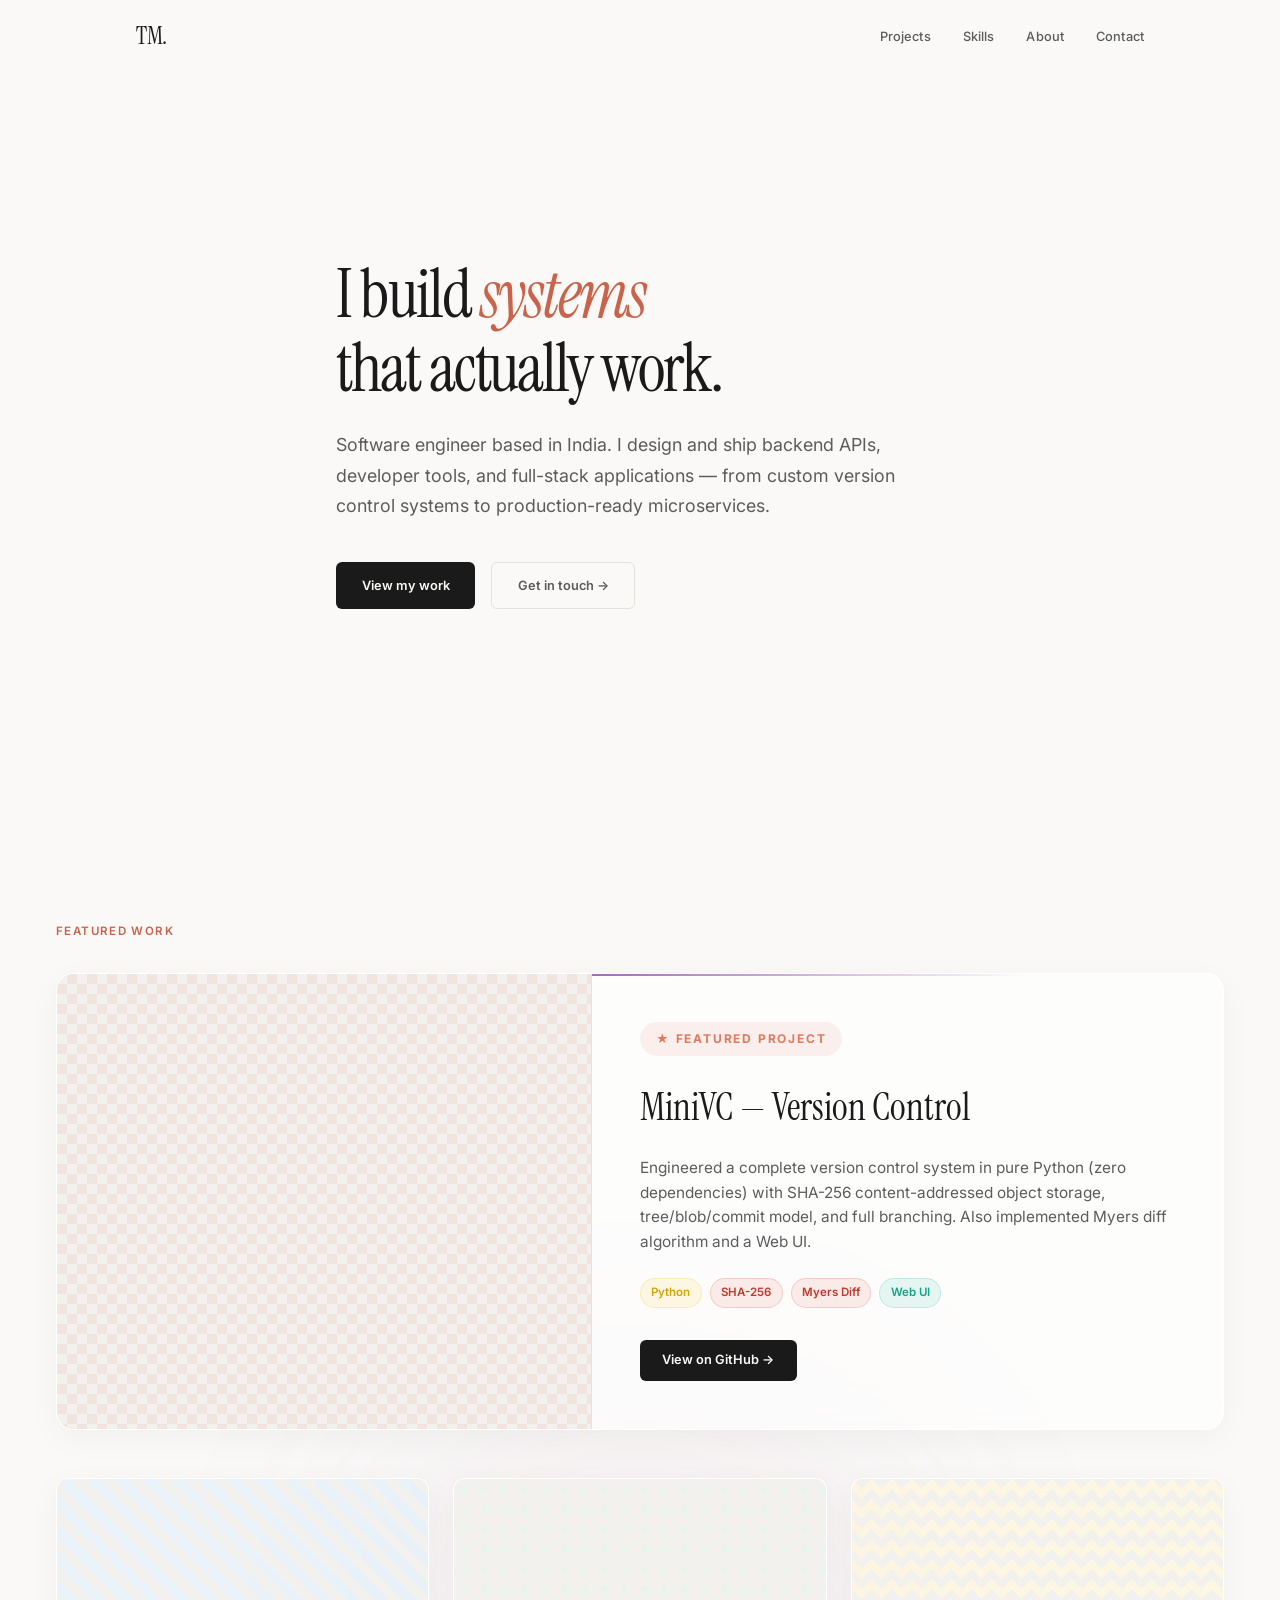
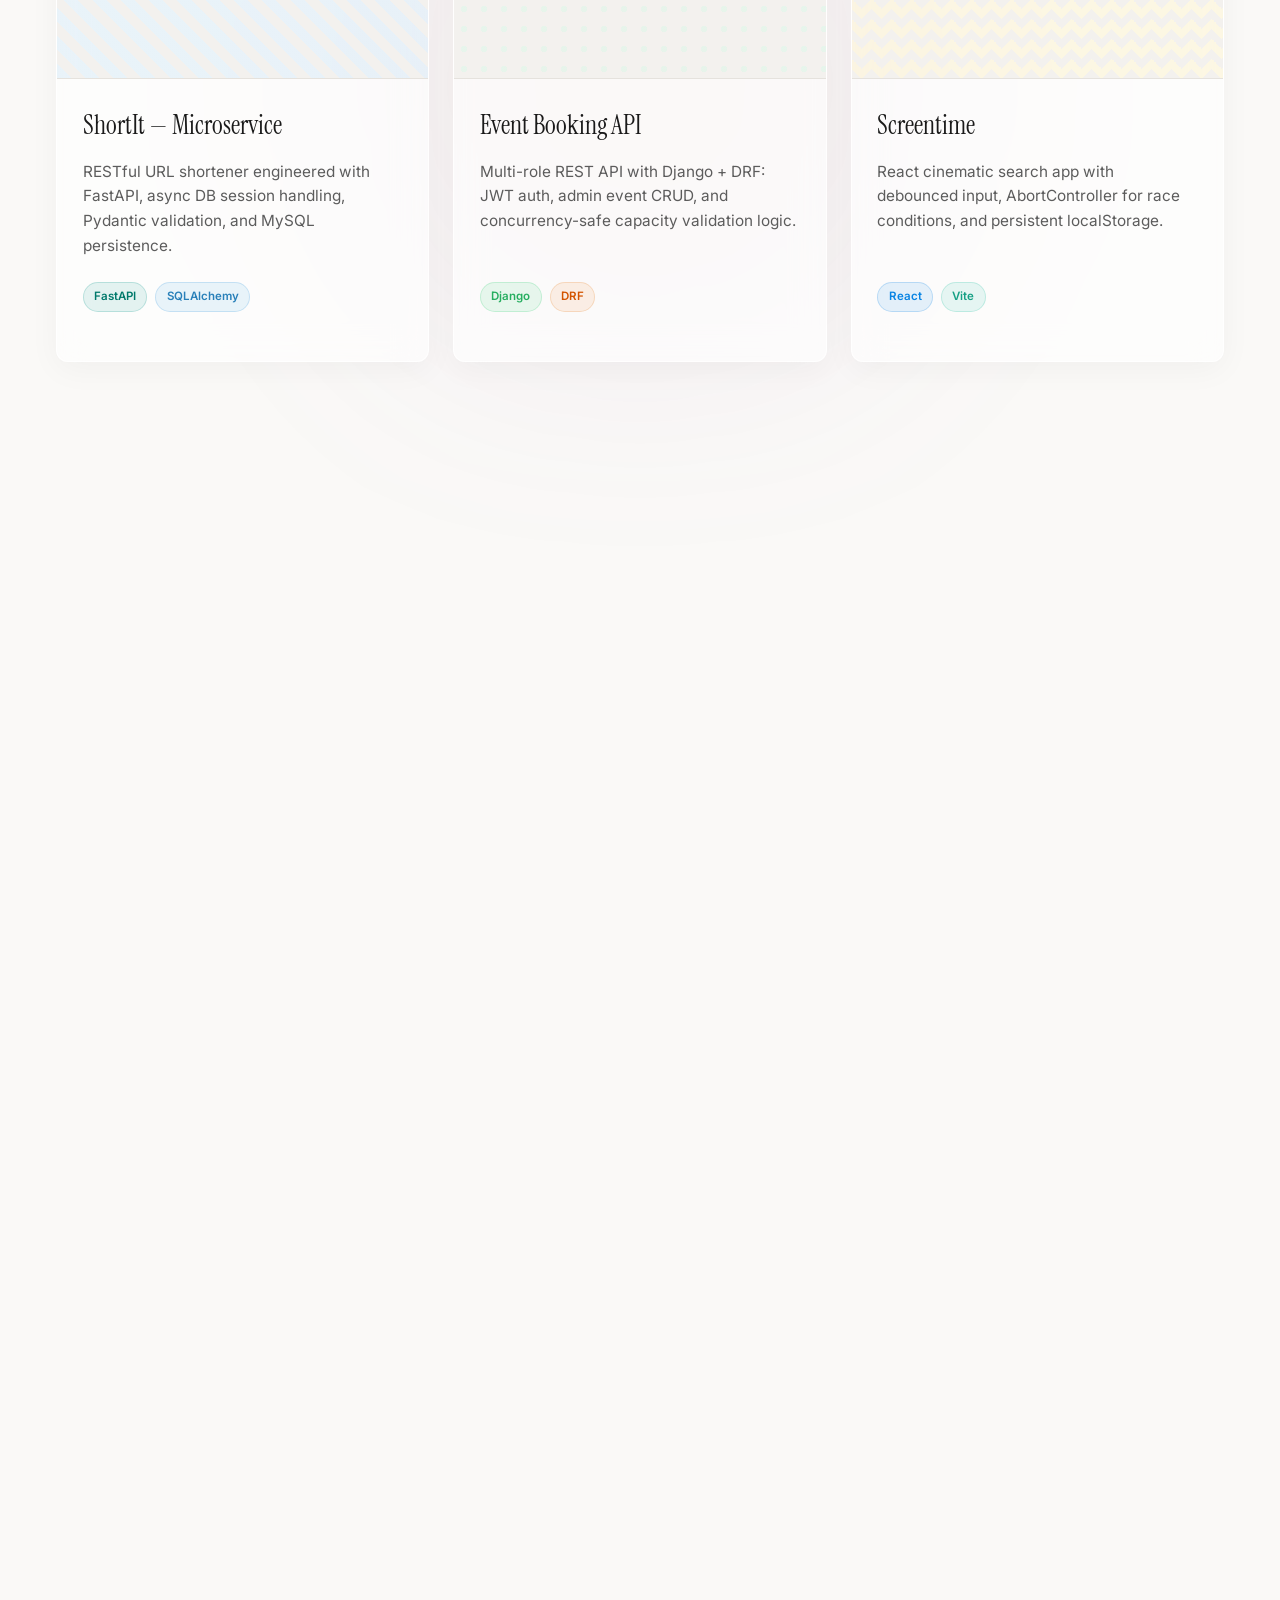
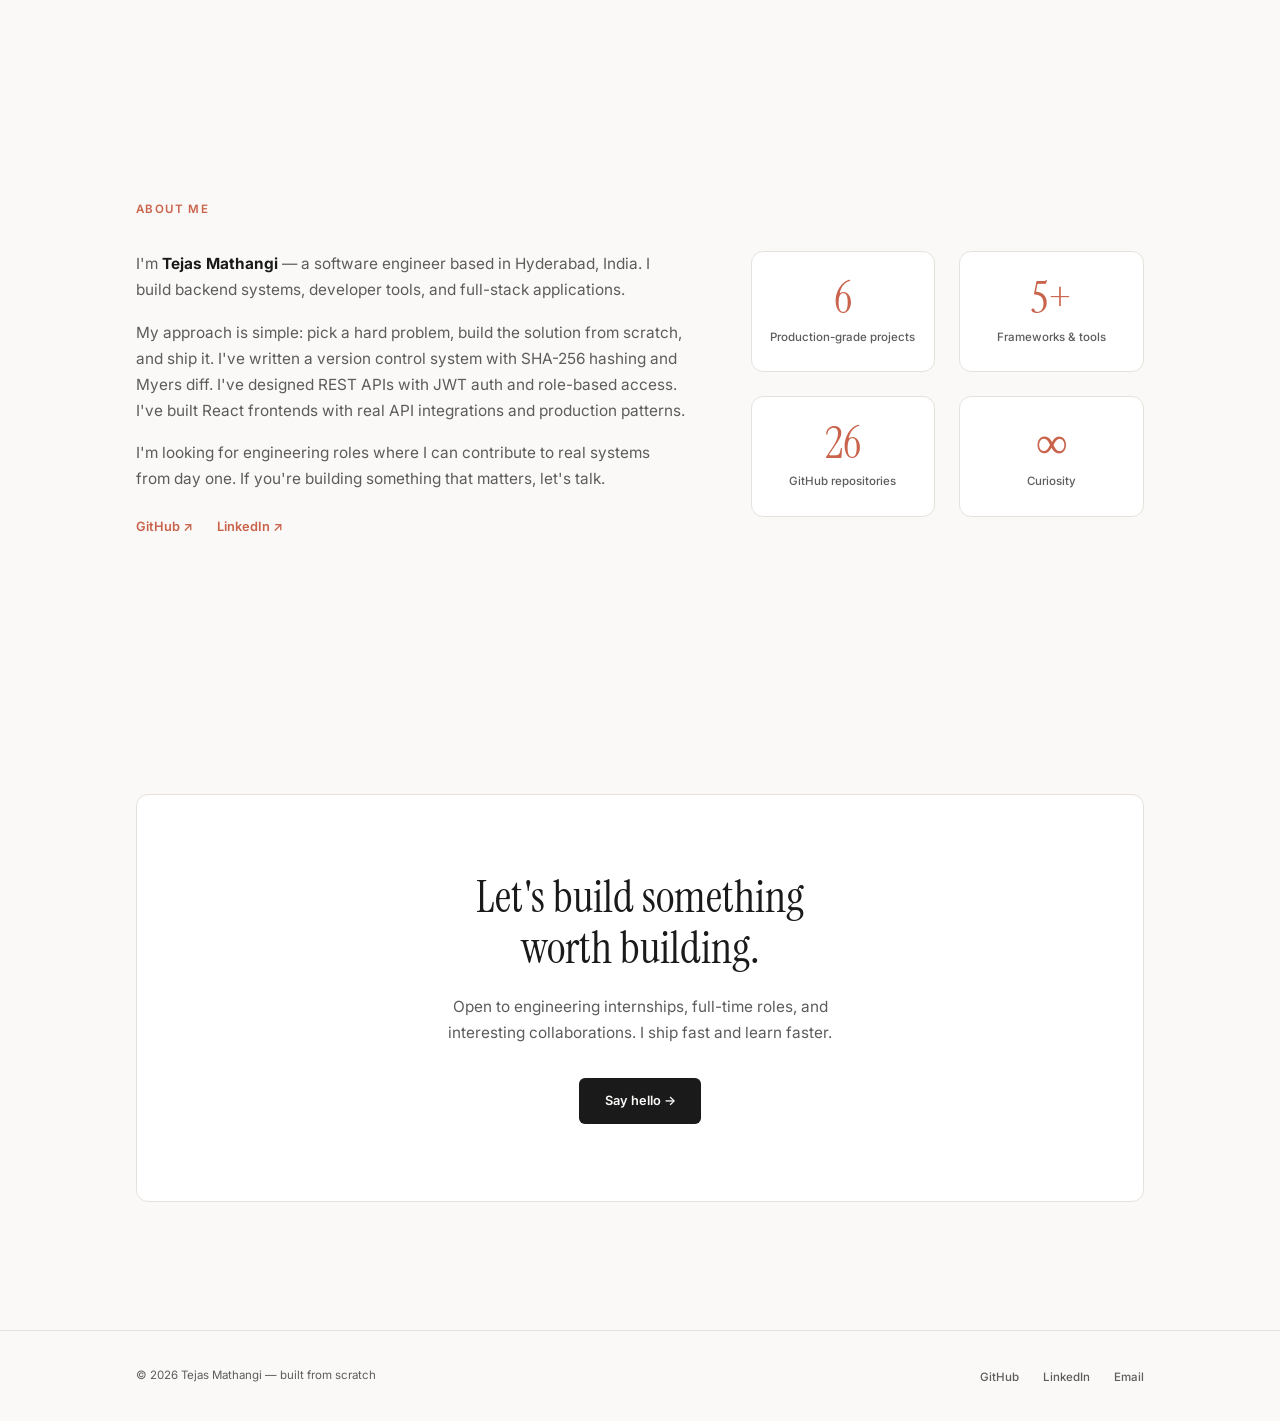
==== commit a9fcee60: "feat: complete premium glassmorphism redesign for projects section" ====
--- a/index.html
+++ b/index.html
@@ -76,8 +76,9 @@
     <!-- =============================================
          PROJECTS — Featured project + grid
     ============================================= -->
-    <section class="projects fade-in" id="projects">
-      <div class="section-inner">
+    <section class="projects fade-in glass-container" id="projects">
+      <div class="projects-glow"></div>
+      <div class="section-inner projects-inner">
 
         <p class="section-label">Featured work</p>
 
@@ -86,26 +87,26 @@
           href="https://github.com/tejas-mathangi/mini-GIT"
           target="_blank"
           rel="noopener noreferrer"
-          class="featured-card fade-in-card"
+          class="featured-card glass-card fade-in-card"
         >
-          <div class="featured-card__badge">★ Featured Project</div>
-          <h3 class="featured-card__title">MiniVC — Version Control From Scratch</h3>
-          <ul class="featured-card__highlights">
-            <li>Engineered a complete version control system in pure Python (zero dependencies) with SHA-256 content-addressed object storage, tree/blob/commit model, and full branching</li>
-            <li>Implemented Myers diff algorithm (O(ND)) from scratch for line-by-line file comparison with color-coded output</li>
-            <li>Built a self-contained dark-themed Web UI served via stdlib HTTP server with real-time 2s polling, commit timeline, file tree browser, and diff viewer</li>
-          </ul>
-          <div class="featured-card__tags">
-            <span class="tag tag--sm">Python</span>
-            <span class="tag tag--sm">SHA-256</span>
-            <span class="tag tag--sm">Myers Diff</span>
-            <span class="tag tag--sm">HTTP Server</span>
-            <span class="tag tag--sm">CLI + Web UI</span>
-          </div>
-          <span class="featured-card__cta">View on GitHub →</span>
+          <div class="featured-card__visual">
+            <div class="card-image-placeholder minivc-bg"></div>
+          </div>
+          <div class="featured-card__content">
+            <div class="featured-card__badge">★ Featured Project</div>
+            <h3 class="featured-card__title">MiniVC — Version Control</h3>
+            <p class="card-desc">Engineered a complete version control system in pure Python (zero dependencies) with SHA-256 content-addressed object storage, tree/blob/commit model, and full branching. Also implemented Myers diff algorithm and a Web UI.</p>
+            <div class="card__tags">
+              <span class="tag tag--py">Python</span>
+              <span class="tag tag--sys">SHA-256</span>
+              <span class="tag tag--sys">Myers Diff</span>
+              <span class="tag tag--web">Web UI</span>
+            </div>
+            <span class="btn btn--primary card-btn">View on GitHub →</span>
+          </div>
         </a>
 
-        <!-- ── PROJECT GRID (2 cols) ── -->
+        <!-- ── PROJECT GRID (3 cols) ── -->
         <div class="projects__grid">
 
           <!-- ── ShortIt ── -->
@@ -113,20 +114,17 @@
             href="https://github.com/tejas-mathangi/shortit"
             target="_blank"
             rel="noopener noreferrer"
-            class="project-card fade-in-card"
-          >
-            <h3 class="project-card__title">ShortIt — URL Shortening Microservice</h3>
-            <ul class="project-card__highlights">
-              <li>Designed a RESTful URL shortener with FastAPI, implementing async route handlers, Pydantic request validation, and SQLAlchemy ORM for MySQL persistence</li>
-              <li>Built click-tracking analytics endpoint that records access counts per short code — a production-ready pattern for link attribution</li>
-            </ul>
-            <div class="project-card__tags">
-              <span class="tag tag--sm">FastAPI</span>
-              <span class="tag tag--sm">SQLAlchemy</span>
-              <span class="tag tag--sm">MySQL</span>
-              <span class="tag tag--sm">Pydantic</span>
-            </div>
-            <span class="project-card__cta">View on GitHub →</span>
+            class="project-card glass-card fade-in-card"
+          >
+            <div class="card-image-placeholder shortit-bg"></div>
+            <div class="project-card__content">
+              <h3 class="project-card__title">ShortIt — Microservice</h3>
+              <p class="card-desc">RESTful URL shortener engineered with FastAPI, async DB session handling, Pydantic validation, and MySQL persistence.</p>
+              <div class="card__tags">
+                <span class="tag tag--fastapi">FastAPI</span>
+                <span class="tag tag--db">SQLAlchemy</span>
+              </div>
+            </div>
           </a>
 
           <!-- ── Event Booking API ── -->
@@ -134,20 +132,17 @@
             href="https://github.com/tejas-mathangi/event-booking-system-api"
             target="_blank"
             rel="noopener noreferrer"
-            class="project-card fade-in-card"
-          >
-            <h3 class="project-card__title">Event Booking API</h3>
-            <ul class="project-card__highlights">
-              <li>Architected a multi-role REST API with Django + DRF: JWT-authenticated user registration, admin-only event CRUD, and atomic booking with capacity validation</li>
-              <li>Implemented role-based permission guards and serializer-level validation to prevent overbooking at the API layer</li>
-            </ul>
-            <div class="project-card__tags">
-              <span class="tag tag--sm">Django</span>
-              <span class="tag tag--sm">DRF</span>
-              <span class="tag tag--sm">JWT</span>
-              <span class="tag tag--sm">REST API</span>
-            </div>
-            <span class="project-card__cta">View on GitHub →</span>
+            class="project-card glass-card fade-in-card"
+          >
+            <div class="card-image-placeholder eventapi-bg"></div>
+            <div class="project-card__content">
+              <h3 class="project-card__title">Event Booking API</h3>
+              <p class="card-desc">Multi-role REST API with Django + DRF: JWT auth, admin event CRUD, and concurrency-safe capacity validation logic.</p>
+              <div class="card__tags">
+                <span class="tag tag--django">Django</span>
+                <span class="tag tag--rest">DRF</span>
+              </div>
+            </div>
           </a>
 
           <!-- ── Screentime ── -->
@@ -155,20 +150,17 @@
             href="https://screentime-iota.vercel.app/"
             target="_blank"
             rel="noopener noreferrer"
-            class="project-card fade-in-card"
-          >
-            <h3 class="project-card__title">Screentime — Movie Search Frontend</h3>
-            <ul class="project-card__highlights">
-              <li>Built a cinematic React + Vite movie search app with 500ms debounced input, AbortController race condition prevention, and paginated OMDB API integration</li>
-              <li>Engineered persistent watchlist (localStorage), skeleton loading, type/sort filtering, and keyboard navigation — deployed on Vercel</li>
-            </ul>
-            <div class="project-card__tags">
-              <span class="tag tag--sm">React</span>
-              <span class="tag tag--sm">Vite</span>
-              <span class="tag tag--sm">OMDB API</span>
-              <span class="tag tag--sm">Vercel</span>
-            </div>
-            <span class="project-card__cta">View Live App →</span>
+            class="project-card glass-card fade-in-card"
+          >
+            <div class="card-image-placeholder screentime-bg"></div>
+            <div class="project-card__content">
+              <h3 class="project-card__title">Screentime</h3>
+              <p class="card-desc">React cinematic search app with debounced input, AbortController for race conditions, and persistent localStorage.</p>
+              <div class="card__tags">
+                <span class="tag tag--react">React</span>
+                <span class="tag tag--web">Vite</span>
+              </div>
+            </div>
           </a>
 
           <!-- ── Matrix Insight ── -->
@@ -176,20 +168,17 @@
             href="https://github.com/tejas-mathangi/matrix-insight"
             target="_blank"
             rel="noopener noreferrer"
-            class="project-card fade-in-card"
-          >
-            <h3 class="project-card__title">Matrix Insight — Linear Algebra Visualizer</h3>
-            <ul class="project-card__highlights">
-              <li>Created a full-stack matrix operations tool: NumPy backend computes multiply, transpose, determinant, and inverse with step-by-step breakdowns</li>
-              <li>Built animated JavaScript frontend with interactive matrix grids and visual highlighting for row-column multiplication paths</li>
-            </ul>
-            <div class="project-card__tags">
-              <span class="tag tag--sm">Python</span>
-              <span class="tag tag--sm">NumPy</span>
-              <span class="tag tag--sm">JavaScript</span>
-              <span class="tag tag--sm">Full-stack</span>
-            </div>
-            <span class="project-card__cta">View on GitHub →</span>
+            class="project-card glass-card fade-in-card"
+          >
+            <div class="card-image-placeholder matrix-bg"></div>
+            <div class="project-card__content">
+              <h3 class="project-card__title">Matrix Insight</h3>
+              <p class="card-desc">NumPy backend calculates linear algebra operations; JavaScript frontend visualizes step-by-step calculations.</p>
+              <div class="card__tags">
+                <span class="tag tag--py">Python</span>
+                <span class="tag tag--js">Vanilla JS</span>
+              </div>
+            </div>
           </a>
 
           <!-- ── OpenCV Color Detector ── -->
@@ -197,20 +186,17 @@
             href="https://github.com/tejas-mathangi/opencv-color-detector"
             target="_blank"
             rel="noopener noreferrer"
-            class="project-card fade-in-card"
-          >
-            <h3 class="project-card__title">OpenCV Color Detector</h3>
-            <ul class="project-card__highlights">
-              <li>Built a real-time computer vision pipeline that isolates user-selected colors from images or live webcam feeds using HSV color space segmentation</li>
-              <li>Implemented interactive pixel-click color selection with dynamic HSV range calculation and mask-based highlighting</li>
-            </ul>
-            <div class="project-card__tags">
-              <span class="tag tag--sm">Python</span>
-              <span class="tag tag--sm">OpenCV</span>
-              <span class="tag tag--sm">NumPy</span>
-              <span class="tag tag--sm">Computer Vision</span>
-            </div>
-            <span class="project-card__cta">View on GitHub →</span>
+            class="project-card glass-card fade-in-card"
+          >
+            <div class="card-image-placeholder opencv-bg"></div>
+            <div class="project-card__content">
+              <h3 class="project-card__title">Color Detector</h3>
+              <p class="card-desc">Real-time computer vision pipeline utilizing HSV color space segmentation and dynamic interactive pixel masking.</p>
+              <div class="card__tags">
+                <span class="tag tag--sys">OpenCV</span>
+                <span class="tag tag--py">NumPy</span>
+              </div>
+            </div>
           </a>
 
         </div>
--- a/style.css
+++ b/style.css
@@ -324,207 +324,303 @@
   transform: translateY(-1px);
 }
 
-/* ── 7. PROJECTS ─────────────────────────────────────────── */
+/* ── 7. PROJECTS (CRAZY GOOD DESIGN) ─────────────────────── */
 .projects {
   padding: var(--space-section) 0;
-}
-
-/* ── FEATURED CARD (full-width hero project) ── */
-.featured-card {
-  display: block;
-  background: var(--clr-surface);
-  border: 1px solid var(--clr-border);
-  border-left: 3px solid var(--clr-accent);
-  border-radius: var(--radius);
-  padding: clamp(1.8rem, 3vw, 2.5rem);
-  margin-bottom: 2rem;
-  transition: transform 0.3s var(--ease), box-shadow 0.3s var(--ease), border-color 0.3s var(--ease);
+  position: relative;
+}
+
+/* Base glowing background for the glassmorphism to refract */
+.glass-container {
   position: relative;
   overflow: hidden;
 }
 
+.projects-glow {
+  position: absolute;
+  top: 50%;
+  left: 50%;
+  width: 80vw;
+  height: 80vh;
+  transform: translate(-50%, -50%);
+  background: radial-gradient(circle, rgba(201, 99, 75, 0.08) 0%, rgba(142, 68, 173, 0.04) 40%, transparent 70%);
+  pointer-events: none;
+  z-index: 0;
+  filter: blur(80px);
+}
+
+@media (prefers-color-scheme: dark) {
+  .projects-glow {
+    background: radial-gradient(circle, rgba(224, 122, 95, 0.15) 0%, rgba(155, 89, 182, 0.08) 40%, transparent 70%);
+  }
+}
+
+.projects-inner {
+  position: relative;
+  z-index: 1;
+  max-width: 78rem;
+}
+
+/* Common glass card styling */
+.glass-card {
+  background: rgba(255, 255, 255, 0.6);
+  backdrop-filter: blur(16px);
+  -webkit-backdrop-filter: blur(16px);
+  border: 1px solid rgba(255, 255, 255, 0.8);
+  box-shadow: 0 8px 32px 0 rgba(0, 0, 0, 0.04);
+}
+
+@media (prefers-color-scheme: dark) {
+  .glass-card {
+    background: rgba(24, 24, 24, 0.5);
+    border: 1px solid rgba(255, 255, 255, 0.05);
+    box-shadow: 0 8px 32px 0 rgba(0, 0, 0, 0.2);
+  }
+}
+
+/* ── FEATURED CARD (full-width 2-column) ── */
+.featured-card {
+  display: flex;
+  flex-direction: column;
+  border-radius: calc(var(--radius) * 1.5);
+  margin-bottom: 3rem;
+  transition: transform 0.4s var(--ease), box-shadow 0.4s var(--ease);
+  overflow: hidden;
+  position: relative;
+}
+
+/* The neon glowing edge for featured project */
 .featured-card::before {
   content: '';
   position: absolute;
-  top: 0;
-  left: 0;
-  width: 100%;
-  height: 100%;
-  background: linear-gradient(135deg, var(--clr-accent-soft) 0%, transparent 60%);
+  inset: 0;
+  border-radius: inherit;
+  padding: 1.5px; /* Border width */
+  background: linear-gradient(135deg, var(--clr-accent), #9b59b6, transparent 60%);
+  -webkit-mask: linear-gradient(#fff 0 0) content-box, linear-gradient(#fff 0 0);
+  -webkit-mask-composite: xor;
+  mask-composite: exclude;
   pointer-events: none;
 }
 
 .featured-card:hover {
-  transform: translateY(-3px);
-  box-shadow: 0 12px 40px rgba(0, 0, 0, .06);
-  border-color: var(--clr-accent);
-}
-
-@media (prefers-color-scheme: dark) {
-  .featured-card:hover {
-    box-shadow: 0 12px 40px rgba(0, 0, 0, .3);
+  transform: translateY(-5px);
+  box-shadow: 0 20px 40px rgba(224, 122, 95, 0.15);
+}
+
+.featured-card__visual {
+  flex: 1;
+  background: var(--clr-surface-2);
+  min-height: 250px;
+  position: relative;
+}
+
+.featured-card__content {
+  flex: 1;
+  padding: clamp(2rem, 4vw, 3rem);
+  display: flex;
+  flex-direction: column;
+  justify-content: center;
+}
+
+@media (min-width: 900px) {
+  .featured-card {
+    flex-direction: row;
   }
 }
 
 .featured-card__badge {
   display: inline-block;
-  font-size: 0.7rem;
-  font-weight: 600;
+  font-size: 0.75rem;
+  font-weight: 700;
   text-transform: uppercase;
-  letter-spacing: 0.1em;
-  color: var(--clr-accent);
-  background: var(--clr-accent-soft);
-  padding: 0.3rem 0.8rem;
+  letter-spacing: 0.15em;
+  color: #e07a5f;
+  background: rgba(224, 122, 95, 0.1);
+  padding: 0.4rem 1rem;
   border-radius: 100px;
-  margin-bottom: 1rem;
-  position: relative;
+  margin-bottom: 1.2rem;
+  align-self: flex-start;
 }
 
 .featured-card__title {
   font-family: var(--font-serif);
-  font-size: var(--fs-heading);
+  font-size: clamp(1.8rem, 3vw, 2.4rem);
   font-weight: 400;
   margin-bottom: 1rem;
-  position: relative;
-}
-
-.featured-card__highlights {
-  position: relative;
+}
+
+.card-desc {
+  font-size: var(--fs-body);
+  line-height: 1.6;
+  color: var(--clr-text-2);
   margin-bottom: 1.5rem;
-  padding-left: 0;
-}
-
-.featured-card__highlights li {
-  position: relative;
-  font-size: var(--fs-small);
-  line-height: 1.65;
-  color: var(--clr-text-2);
-  padding-left: 1.2rem;
-  margin-bottom: 0.5rem;
-}
-
-.featured-card__highlights li::before {
-  content: '→';
-  position: absolute;
-  left: 0;
-  color: var(--clr-accent);
-  font-weight: 600;
-}
-
-.featured-card__tags {
-  display: flex;
-  flex-wrap: wrap;
-  gap: 0.4rem;
-  margin-bottom: 1.2rem;
-  position: relative;
-}
-
-.featured-card__cta {
-  font-size: var(--fs-small);
-  font-weight: 600;
-  color: var(--clr-accent);
-  position: relative;
-  transition: letter-spacing 0.2s var(--ease);
-}
-
-.featured-card:hover .featured-card__cta {
-  letter-spacing: 0.04em;
-}
-
-/* ── PROJECT GRID (2-col) ── */
+}
+
+/* ── PROJECT GRID (3-col) ── */
 .projects__grid {
   display: grid;
-  grid-template-columns: repeat(2, 1fr);
-  gap: 1.2rem;
+  grid-template-columns: repeat(auto-fit, minmax(280px, 1fr));
+  gap: 1.5rem;
 }
 
 /* ── PROJECT CARD ── */
 .project-card {
   display: flex;
   flex-direction: column;
-  background: var(--clr-surface);
-  border: 1px solid var(--clr-border);
   border-radius: var(--radius);
-  padding: clamp(1.5rem, 2.5vw, 2rem);
-  transition: transform 0.3s var(--ease), box-shadow 0.3s var(--ease), border-color 0.3s var(--ease);
+  transition: transform 0.3s var(--ease), box-shadow 0.3s var(--ease);
+  overflow: hidden;
+  position: relative;
 }
 
 .project-card:hover {
-  transform: translateY(-3px);
-  box-shadow: 0 8px 30px rgba(0, 0, 0, .05);
-  border-color: var(--clr-accent);
+  transform: translateY(-5px);
+  box-shadow: 0 12px 30px rgba(0, 0, 0, 0.1);
 }
 
 @media (prefers-color-scheme: dark) {
   .project-card:hover {
-    box-shadow: 0 8px 30px rgba(0, 0, 0, .25);
-  }
+    box-shadow: 0 12px 30px rgba(0, 0, 0, 0.4);
+  }
+}
+
+.project-card__content {
+  padding: clamp(1.2rem, 2vw, 1.8rem);
+  display: flex;
+  flex-direction: column;
+  flex: 1;
 }
 
 .project-card__title {
   font-family: var(--font-serif);
-  font-size: clamp(1.1rem, 1.8vw, 1.3rem);
+  font-size: clamp(1.3rem, 2vw, 1.6rem);
   font-weight: 400;
   margin-bottom: 0.75rem;
 }
 
-.project-card__highlights {
-  flex: 1;
-  margin-bottom: 1.2rem;
-  padding-left: 0;
-}
-
-.project-card__highlights li {
+/* ── IMAGE PLACEHOLDERS (Abstract CSS Patterns) ── */
+.card-image-placeholder {
+  width: 100%;
+  height: 200px;
+  background-size: cover;
+  background-position: center;
   position: relative;
-  font-size: var(--fs-small);
-  line-height: 1.6;
-  color: var(--clr-text-2);
-  padding-left: 1.2rem;
-  margin-bottom: 0.4rem;
-}
-
-.project-card__highlights li::before {
-  content: '→';
-  position: absolute;
-  left: 0;
-  color: var(--clr-accent);
-  font-weight: 600;
-}
-
-.project-card__tags {
+  border-bottom: 1px solid rgba(255,255,255,0.05);
+}
+
+.featured-card__visual .card-image-placeholder {
+  height: 100%;
+  min-height: 300px;
+  border-bottom: none;
+  border-right: 1px solid rgba(255,255,255,0.05);
+}
+
+/* Base Light Mode Borders for Placeholders */
+@media (prefers-color-scheme: light) {
+  .card-image-placeholder { border-bottom: 1px solid #e5e2dd; }
+  .featured-card__visual .card-image-placeholder { border-right: 1px solid #e5e2dd; }
+}
+
+@media (max-width: 899px) {
+  .featured-card__visual .card-image-placeholder {
+    border-right: none;
+    border-bottom: 1px solid rgba(255,255,255,0.05);
+  }
+  @media (prefers-color-scheme: light) {
+    .featured-card__visual .card-image-placeholder { border-bottom: 1px solid #e5e2dd; }
+  }
+}
+
+/* Tech-themed abstract patterns */
+.minivc-bg {
+  background: 
+    linear-gradient(45deg, rgba(224, 122, 95, 0.1) 25%, transparent 25%, transparent 75%, rgba(224, 122, 95, 0.1) 75%),
+    linear-gradient(45deg, rgba(224, 122, 95, 0.1) 25%, transparent 25%, transparent 75%, rgba(224, 122, 95, 0.1) 75%);
+  background-color: var(--clr-surface-2);
+  background-size: 20px 20px;
+  background-position: 0 0, 10px 10px;
+}
+.shortit-bg {
+  background: repeating-linear-gradient(45deg, rgba(52, 152, 219, 0.1), rgba(52, 152, 219, 0.1) 10px, var(--clr-surface-2) 10px, var(--clr-surface-2) 20px);
+}
+.eventapi-bg {
+  background: radial-gradient(circle at center, rgba(46, 204, 113, 0.1) 0, rgba(46, 204, 113, 0.1) 3px, var(--clr-surface-2) 3px, var(--clr-surface-2) 100%);
+  background-size: 20px 20px;
+}
+.screentime-bg {
+  background: linear-gradient(135deg, var(--clr-surface-2) 25%, transparent 25%) -10px 0,
+              linear-gradient(225deg, var(--clr-surface-2) 25%, transparent 25%) -10px 0,
+              linear-gradient(315deg, var(--clr-surface-2) 25%, transparent 25%),
+              linear-gradient(45deg, var(--clr-surface-2) 25%, transparent 25%);
+  background-size: 20px 20px;
+  background-color: rgba(241, 196, 15, 0.1);
+}
+.matrix-bg {
+  background: repeating-linear-gradient(0deg, transparent, transparent 19px, rgba(155, 89, 182, 0.1) 19px, rgba(155, 89, 182, 0.1) 20px),
+              repeating-linear-gradient(90deg, transparent, transparent 19px, rgba(155, 89, 182, 0.1) 19px, rgba(155, 89, 182, 0.1) 20px);
+  background-color: var(--clr-surface-2);
+}
+.opencv-bg {
+  background: linear-gradient(to right, rgba(231, 76, 60, 0.1), rgba(52, 152, 219, 0.1));
+}
+
+/* ── TAGS ── */
+.card__tags {
   display: flex;
   flex-wrap: wrap;
-  gap: 0.4rem;
-  margin-bottom: 1rem;
-}
-
-.project-card__cta {
-  font-size: var(--fs-small);
-  font-weight: 600;
-  color: var(--clr-accent);
+  gap: 0.5rem;
   margin-top: auto;
-  transition: letter-spacing 0.2s var(--ease);
-}
-
-.project-card:hover .project-card__cta {
-  letter-spacing: 0.04em;
-}
-
-/* ── TAGS ── */
+  margin-bottom: 1.5rem;
+}
+
+.featured-card .card__tags {
+  margin-bottom: 2rem;
+}
+
 .tag {
   display: inline-block;
-  font-size: var(--fs-label);
-  font-weight: 500;
-  color: var(--clr-tag-text);
-  background: var(--clr-tag-bg);
+  font-size: 0.72rem;
+  font-weight: 600;
   padding: 0.25rem 0.65rem;
   border-radius: 100px;
   white-space: nowrap;
-}
-
-.tag--sm {
-  font-size: 0.7rem;
-  padding: 0.2rem 0.55rem;
+  background: var(--clr-tag-bg);
+  color: var(--clr-tag-text);
+  border: 1px solid rgba(255,255,255,0.05);
+}
+
+/* Modern colored tags */
+.tag--py { color: #d4a30a; background: rgba(241, 196, 15, 0.1); border-color: rgba(241, 196, 15, 0.2); }
+.tag--sys { color: #c0392b; background: rgba(231, 76, 60, 0.1); border-color: rgba(231, 76, 60, 0.2); }
+.tag--algo { color: #8e44ad; background: rgba(155, 89, 182, 0.1); border-color: rgba(155, 89, 182, 0.2); }
+.tag--web { color: #16a085; background: rgba(26, 188, 156, 0.1); border-color: rgba(26, 188, 156, 0.2); }
+.tag--fastapi { color: #00796b; background: rgba(0, 150, 136, 0.1); border-color: rgba(0, 150, 136, 0.2); }
+.tag--db { color: #2980b9; background: rgba(52, 152, 219, 0.1); border-color: rgba(52, 152, 219, 0.2); }
+.tag--django { color: #27ae60; background: rgba(46, 204, 113, 0.1); border-color: rgba(46, 204, 113, 0.2); }
+.tag--rest { color: #d35400; background: rgba(230, 126, 34, 0.1); border-color: rgba(230, 126, 34, 0.2); }
+.tag--react { color: #0984e3; background: rgba(9, 132, 227, 0.1); border-color: rgba(9, 132, 227, 0.2); }
+.tag--api { color: #e1b12c; background: rgba(253, 203, 110, 0.1); border-color: rgba(253, 203, 110, 0.2); }
+.tag--js { color: #e67e22; background: rgba(243, 156, 18, 0.1); border-color: rgba(243, 156, 18, 0.2); }
+
+@media (prefers-color-scheme: dark) {
+  .tag--py { color: #f1c40f; }
+  .tag--sys { color: #e74c3c; }
+  .tag--algo { color: #9b59b6; }
+  .tag--web { color: #1abc9c; }
+  .tag--fastapi { color: #009688; }
+  .tag--db { color: #3498db; }
+  .tag--django { color: #2ecc71; }
+  .tag--rest { color: #e67e22; }
+  .tag--react { color: #61dafb; }
+  .tag--api { color: #fdcb6e; }
+  .tag--js { color: #f39c12; }
+}
+
+/* Buttons */
+.card-btn {
+  align-self: flex-start;
+  padding: 0.6rem 1.4rem;
 }
 
 /* ── 8. SKILLS ───────────────────────────────────────────── */
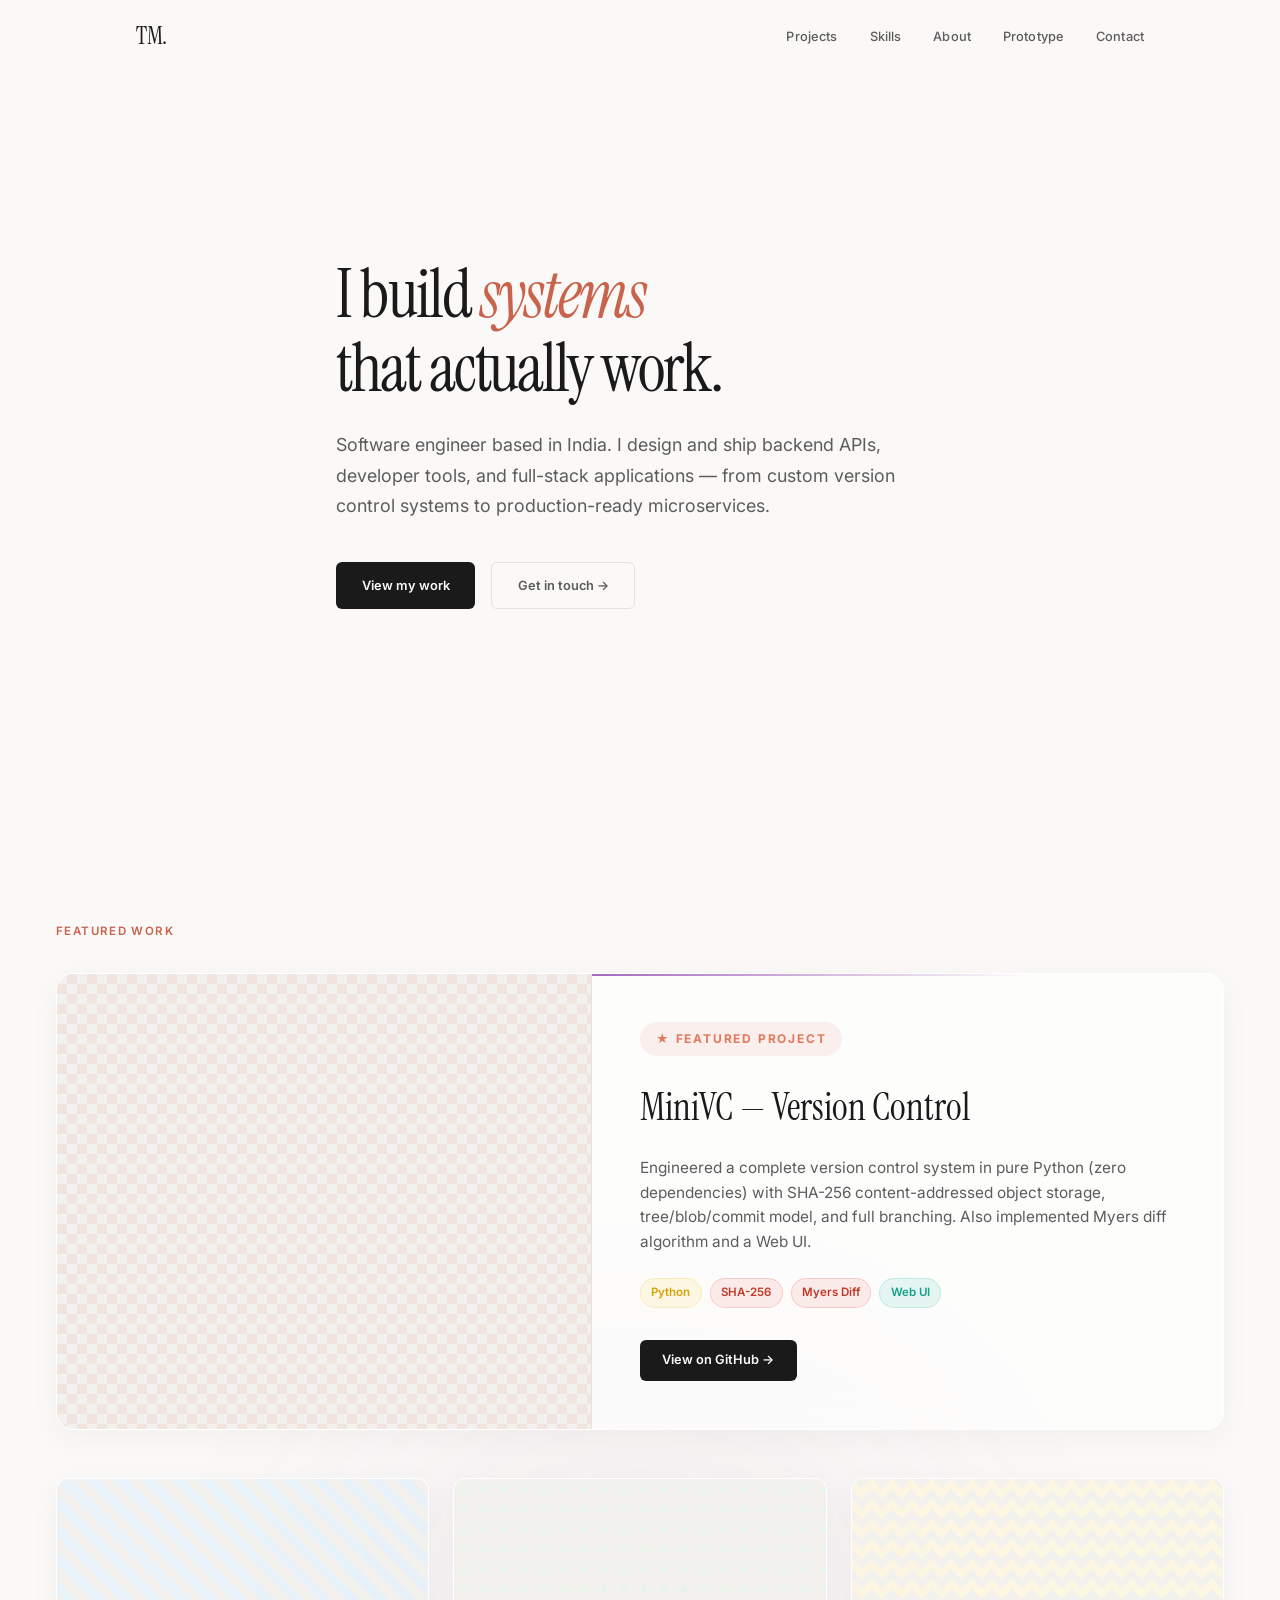
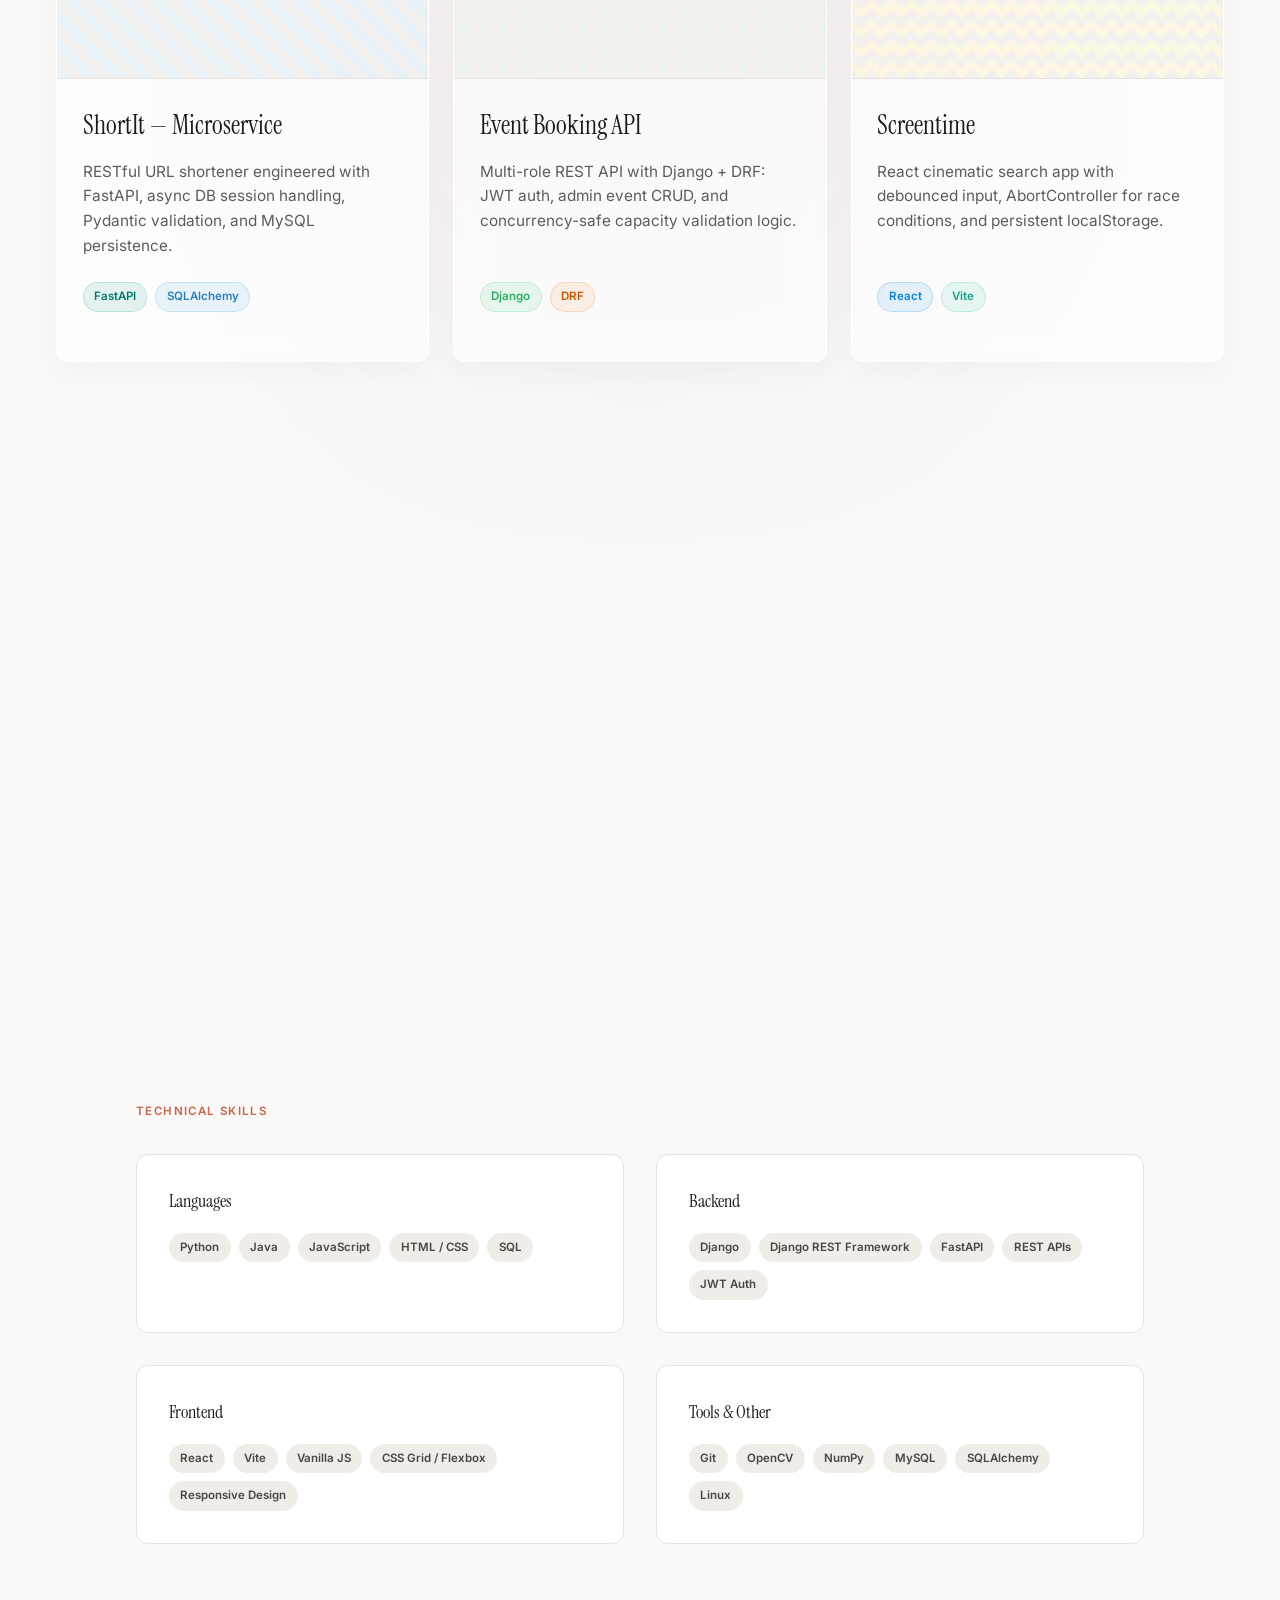
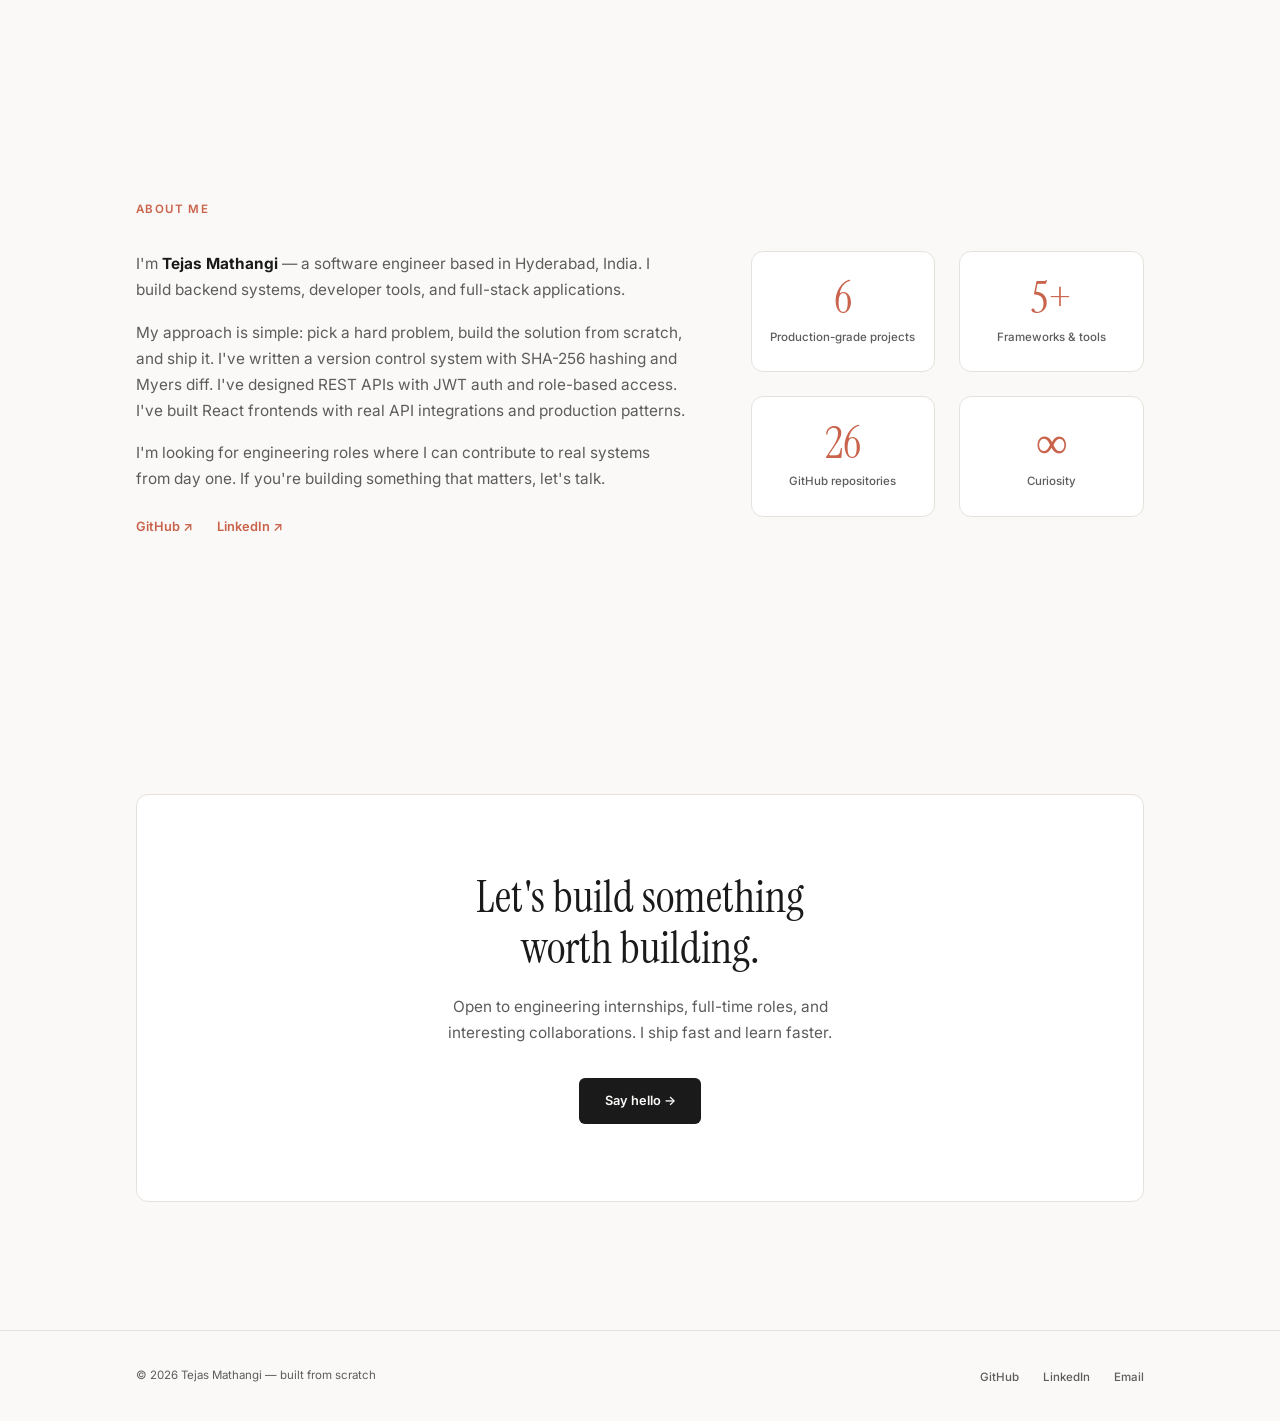
==== commit e84e67c5: "feat: add cyber/acid alternate prototype portfolio" ====
--- a/index.html
+++ b/index.html
@@ -42,6 +42,7 @@
           <li><a href="#projects" class="nav__link">Projects</a></li>
           <li><a href="#skills"   class="nav__link">Skills</a></li>
           <li><a href="#about"    class="nav__link">About</a></li>
+          <li><a href="prototype.html" class="nav__link" target="_blank">Prototype</a></li>
           <li><a href="#contact"  class="nav__link">Contact</a></li>
         </ul>
       </nav>
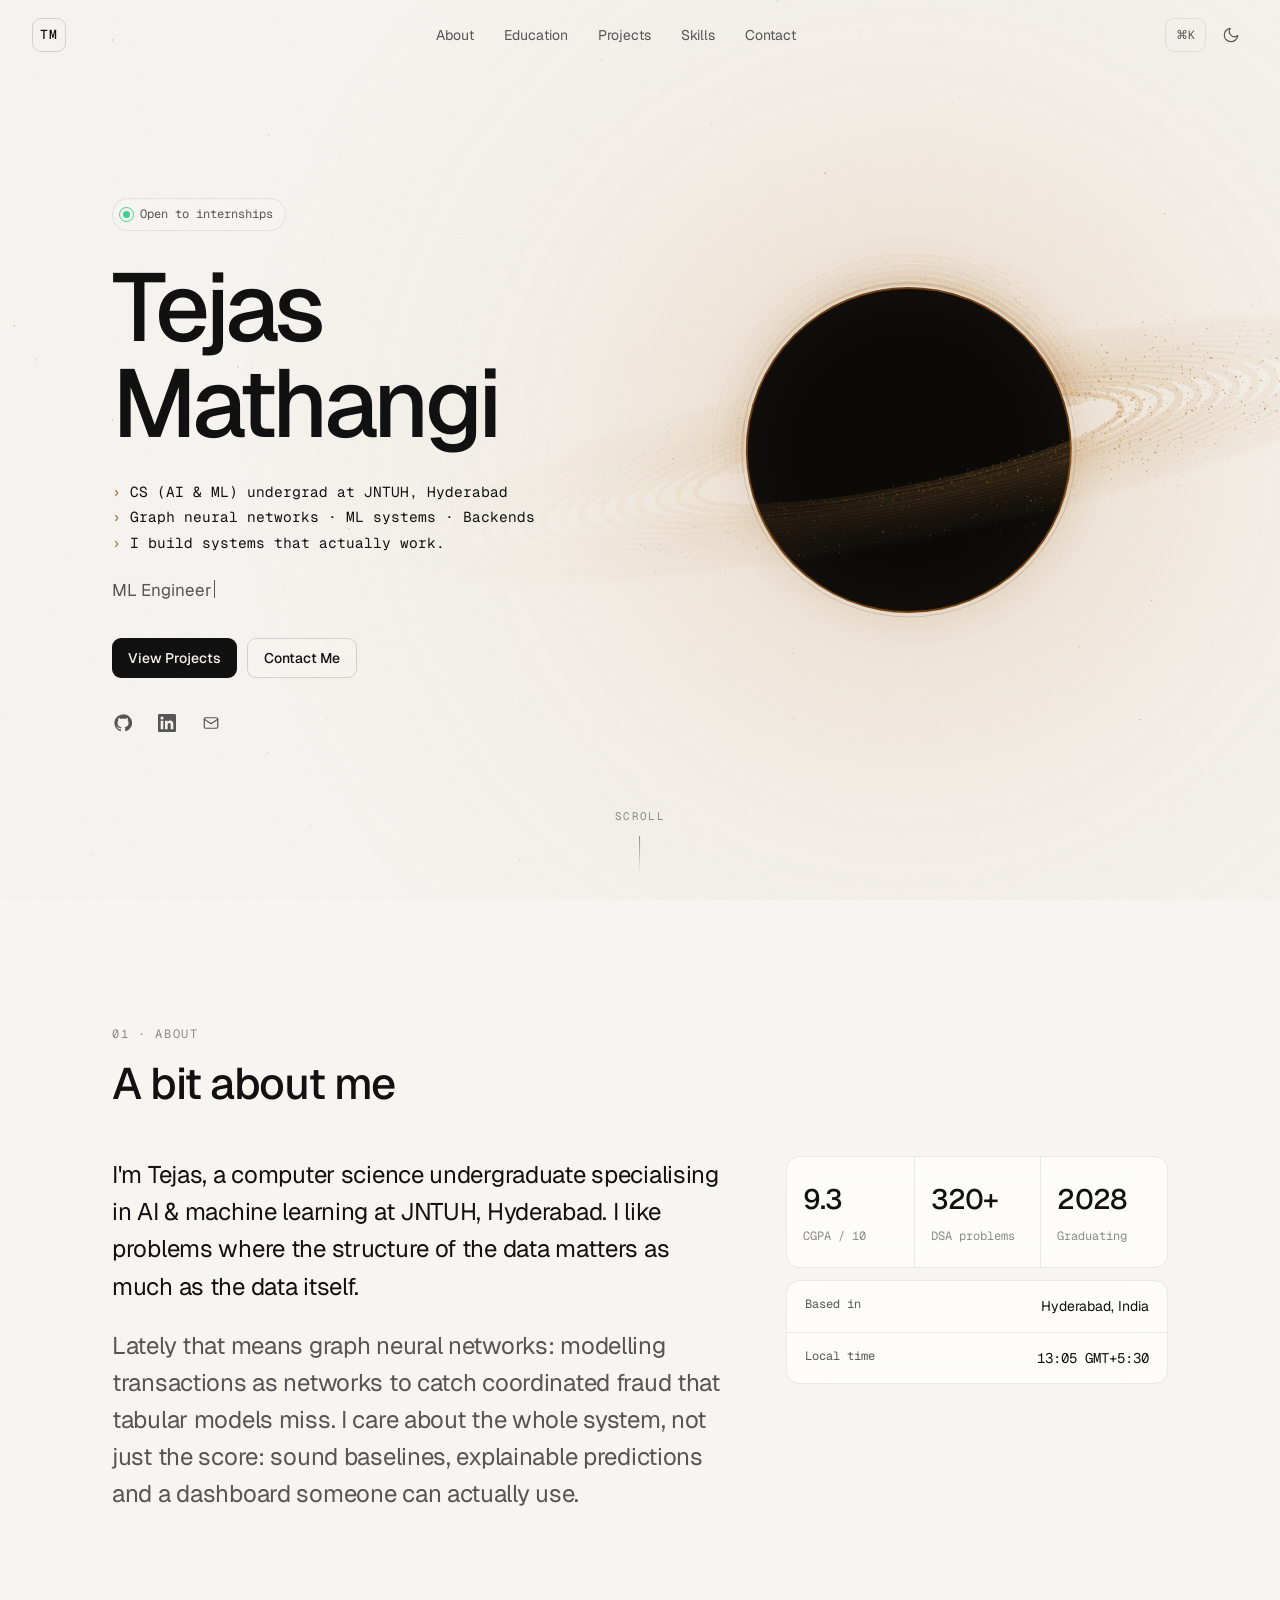
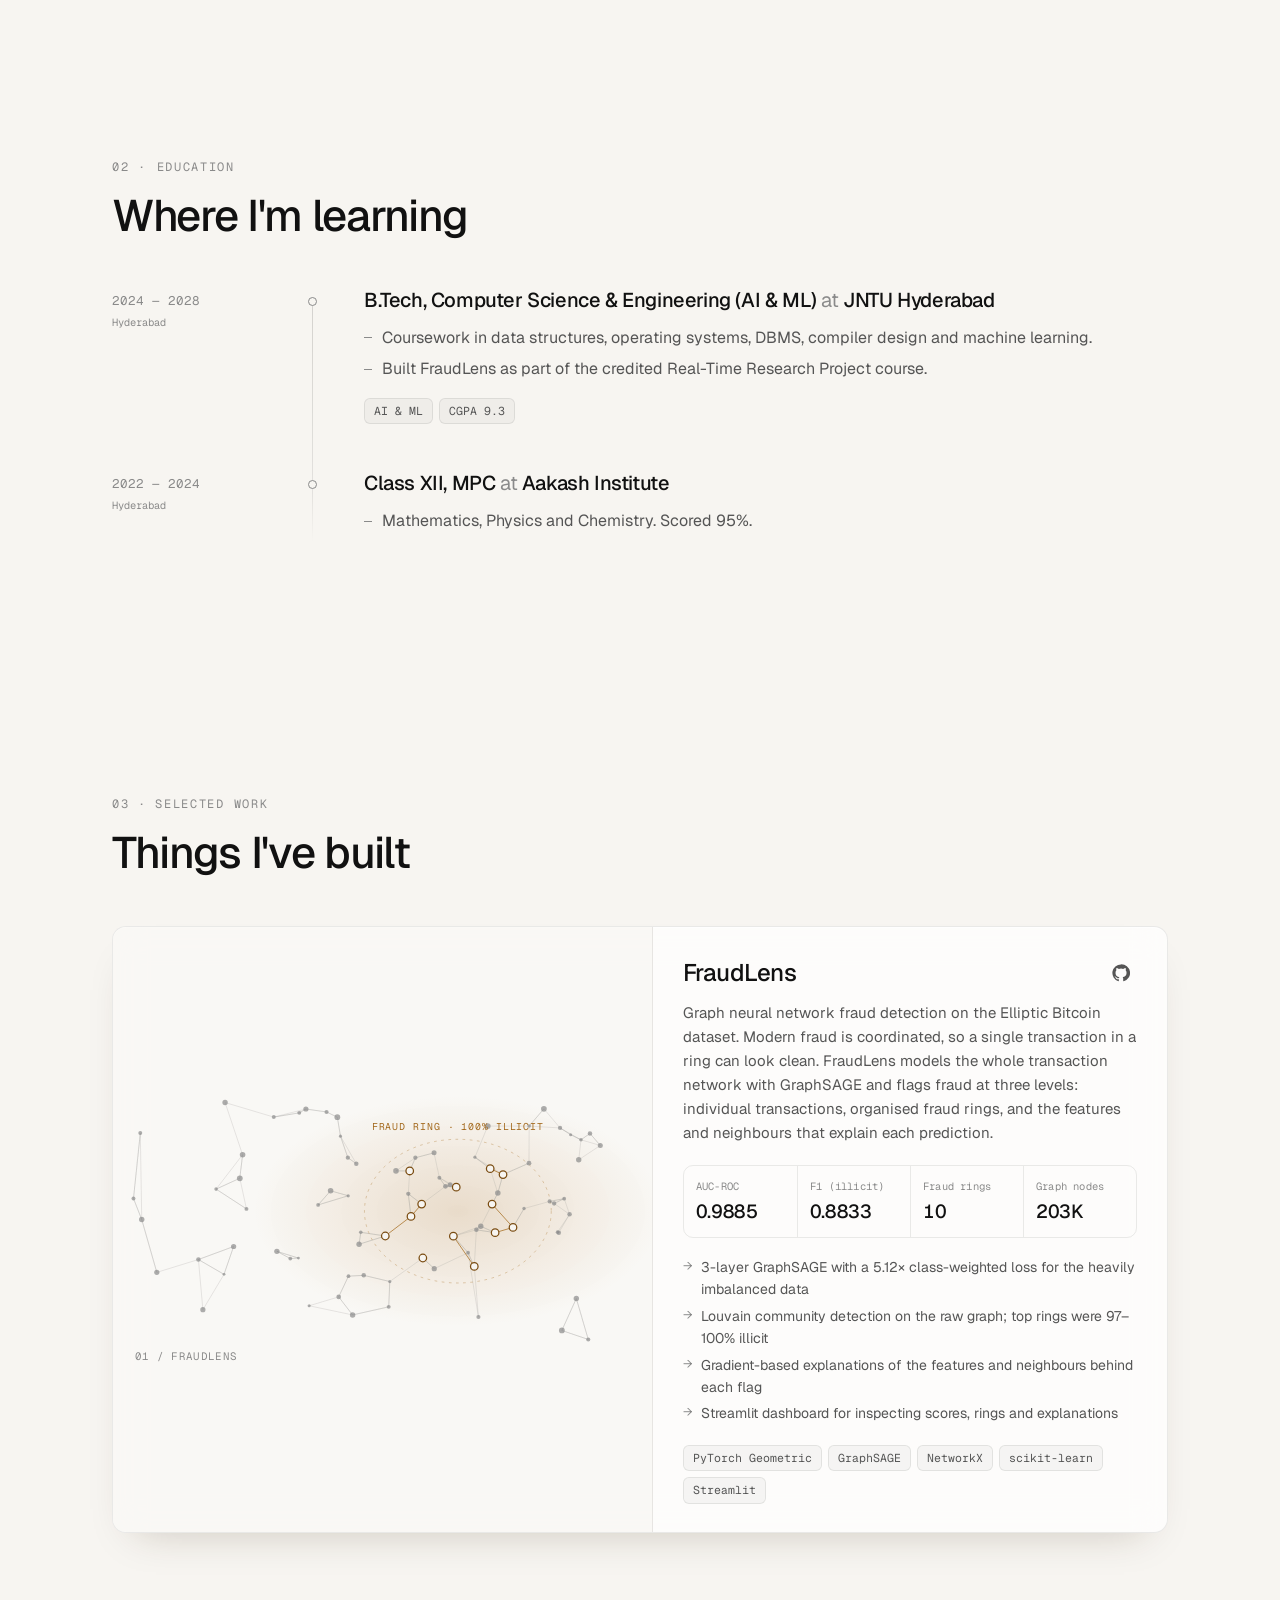
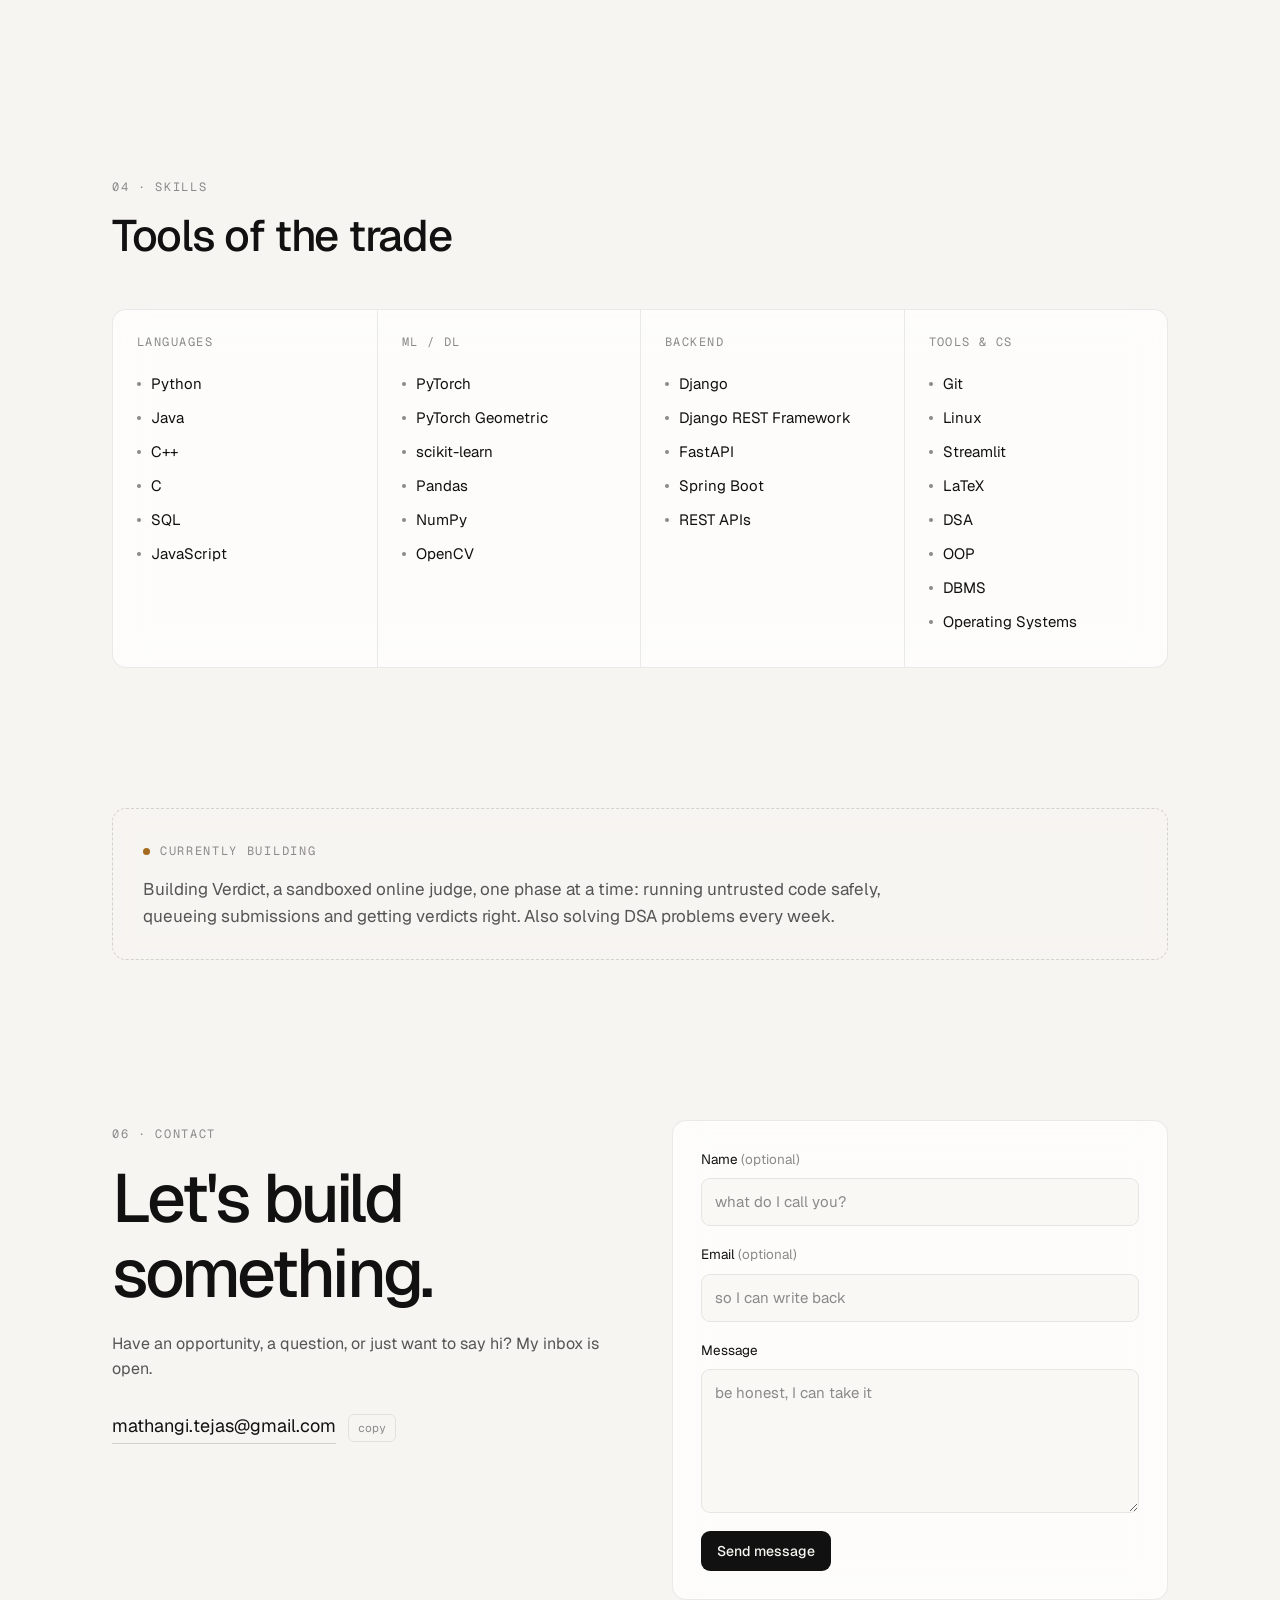
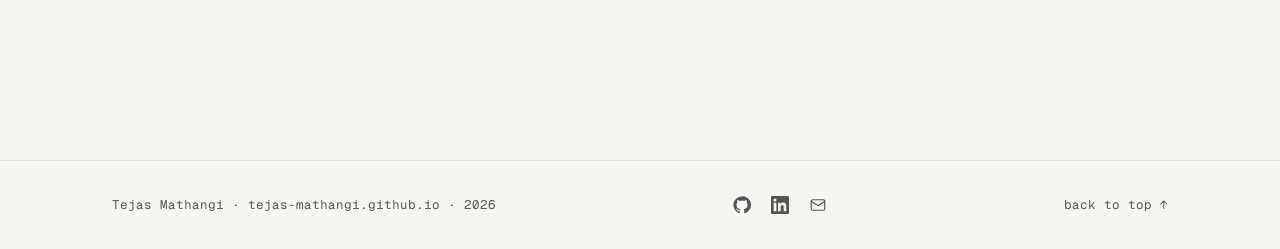
==== commit edf5bbff: "Replace portfolio with new minimal black-hole design New static site (no build step): animated canva" ====
--- a/index.html
+++ b/index.html
@@ -1,365 +1,215 @@
-<!DOCTYPE html>
+<!doctype html>
 <html lang="en">
-  <head>
-    <meta charset="UTF-8" />
-    <meta name="viewport" content="width=device-width, initial-scale=1.0" />
-    <meta name="description" content="Tejas Mathangi — Software engineer building backend systems, developer tools, and full-stack applications. Python, FastAPI, Django, React." />
-    <title>Tejas Mathangi — Software Engineer</title>
-
-    <!--
-      FONTS — Google Fonts
-      Instrument Serif: elegant serif for headlines
-      Inter: clean sans-serif for body text (recruiter-friendly)
-    -->
-    <link rel="preconnect" href="https://fonts.googleapis.com" />
-    <link rel="preconnect" href="https://fonts.gstatic.com" crossorigin />
-    <link
-      href="https://fonts.googleapis.com/css2?family=Instrument+Serif:ital@0;1&family=Inter:wght@300;400;500;600&display=swap"
-      rel="stylesheet"
-    />
-
-    <link rel="stylesheet" href="style.css" />
-  </head>
-
-  <body>
-
-    <!-- =============================================
-         NAV — sticky, logo left / links right.
-         JS adds .scrolled on scroll → CSS shows border.
-         Hamburger only visible ≤640px.
-    ============================================= -->
-    <header class="nav" id="nav">
-      <nav class="nav__inner">
-        <a href="#hero" class="nav__logo">TM.</a>
-
-        <button class="nav__hamburger" id="hamburger" aria-label="Toggle menu" aria-expanded="false">
-          <span></span>
-          <span></span>
-          <span></span>
-        </button>
-
-        <ul class="nav__links" id="nav-links">
-          <li><a href="#projects" class="nav__link">Projects</a></li>
-          <li><a href="#skills"   class="nav__link">Skills</a></li>
-          <li><a href="#about"    class="nav__link">About</a></li>
-          <li><a href="prototype.html" class="nav__link" target="_blank">Prototype</a></li>
-          <li><a href="#contact"  class="nav__link">Contact</a></li>
-        </ul>
-      </nav>
-    </header>
-
-    <!-- =============================================
-         HERO — above the fold opening section.
-    ============================================= -->
-    <section class="hero fade-in" id="hero">
-      <div class="hero__inner">
-
-
-
-        <h1 class="hero__headline">
-          I build <em>systems</em><br />that actually work.
-        </h1>
-
-        <p class="hero__subtext">
-          Software engineer based in India. I design and ship backend APIs,
-          developer tools, and full-stack applications — from custom version
-          control systems to production-ready microservices.
-        </p>
-
-        <div class="hero__ctas">
-          <a href="#projects" class="btn btn--primary">View my work</a>
-          <a href="#contact"  class="btn btn--ghost">Get in touch →</a>
-        </div>
-
-      </div>
-    </section>
-
-    <!-- =============================================
-         PROJECTS — Featured project + grid
-    ============================================= -->
-    <section class="projects fade-in glass-container" id="projects">
-      <div class="projects-glow"></div>
-      <div class="section-inner projects-inner">
-
-        <p class="section-label">Featured work</p>
-
-        <!-- ── FEATURED PROJECT: MiniVC ── -->
-        <a
-          href="https://github.com/tejas-mathangi/mini-GIT"
-          target="_blank"
-          rel="noopener noreferrer"
-          class="featured-card glass-card fade-in-card"
-        >
-          <div class="featured-card__visual">
-            <div class="card-image-placeholder minivc-bg"></div>
+<head>
+  <meta charset="utf-8" />
+  <meta name="viewport" content="width=device-width, initial-scale=1" />
+  <title>Tejas Mathangi</title>
+  <meta name="description" content="Tejas Mathangi: CS (AI &amp; ML) undergrad building graph ML and backend systems." />
+  <meta name="theme-color" content="#0a0a0a" />
+  <meta property="og:type" content="website" />
+  <meta property="og:title" content="Tejas Mathangi" />
+  <meta property="og:description" content="CS (AI &amp; ML) undergrad building graph ML and backend systems." />
+  <link rel="icon" href="data:image/svg+xml,%3Csvg xmlns='http://www.w3.org/2000/svg' viewBox='0 0 64 64'%3E%3Crect width='64' height='64' rx='14' fill='%230a0a0a'/%3E%3Ccircle cx='32' cy='32' r='13' fill='%23000' stroke='%23f3d9a4' stroke-width='2.5'/%3E%3Cellipse cx='32' cy='33' rx='26' ry='6' fill='none' stroke='%23d9a45b' stroke-width='2' transform='rotate(-12 32 32)'/%3E%3C/svg%3E" />
+
+  <link rel="preconnect" href="https://fonts.googleapis.com" />
+  <link rel="preconnect" href="https://fonts.gstatic.com" crossorigin />
+  <link href="https://fonts.googleapis.com/css2?family=Geist:wght@300..700&family=Geist+Mono:wght@400;500&display=swap" rel="stylesheet" />
+
+  <!-- Set theme before paint to avoid a flash -->
+  <script>
+    (function () {
+      try {
+        var t = localStorage.getItem("theme");
+        if (!t) t = matchMedia("(prefers-color-scheme: light)").matches ? "light" : "dark";
+        document.documentElement.dataset.theme = t;
+      } catch (e) { document.documentElement.dataset.theme = "dark"; }
+    })();
+  </script>
+  <link rel="stylesheet" href="styles.css" />
+</head>
+<body>
+  <a class="skip" href="#main">Skip to content</a>
+  <canvas id="space" aria-hidden="true"></canvas>
+  <div class="grain" aria-hidden="true"></div>
+
+  <header class="nav" id="nav">
+    <a href="#top" class="logo" data-initials></a>
+    <nav class="nav-links" id="nav-links" aria-label="Primary">
+      <a href="#about">About</a>
+      <a href="#timeline" data-timeline-nav>Education</a>
+      <a href="#projects">Projects</a>
+      <a href="#skills">Skills</a>
+      <a href="#writing" data-if="writing">Writing</a>
+      <a href="#contact">Contact</a>
+      <a href="#" data-resume target="_blank" rel="noopener">Resume</a>
+    </nav>
+    <div class="nav-actions">
+      <button class="kbd-btn" id="open-palette" aria-label="Open command menu">
+        <span class="mono">⌘K</span>
+      </button>
+      <button class="icon-btn" id="theme-toggle" aria-label="Toggle theme">
+        <svg class="i-sun" viewBox="0 0 24 24" width="18" height="18" fill="none" stroke="currentColor" stroke-width="1.6" stroke-linecap="round"><circle cx="12" cy="12" r="4"/><path d="M12 2v2M12 20v2M4.9 4.9l1.4 1.4M17.7 17.7l1.4 1.4M2 12h2M20 12h2M4.9 19.1l1.4-1.4M17.7 6.3l1.4-1.4"/></svg>
+        <svg class="i-moon" viewBox="0 0 24 24" width="18" height="18" fill="none" stroke="currentColor" stroke-width="1.6" stroke-linecap="round" stroke-linejoin="round"><path d="M21 12.8A9 9 0 1 1 11.2 3a7 7 0 0 0 9.8 9.8z"/></svg>
+      </button>
+      <button class="icon-btn menu-btn" id="menu-btn" aria-label="Open menu" aria-expanded="false" aria-controls="nav-links">
+        <span></span><span></span>
+      </button>
+    </div>
+  </header>
+
+  <main id="main">
+    <!-- HERO -->
+    <section class="hero" id="top">
+      <div class="wrap">
+        <p class="status mono reveal" data-status><span class="dot"></span><span data-status-text></span></p>
+        <h1 class="hero-name reveal" data-name></h1>
+        <p class="hero-intro mono reveal" data-intro></p>
+        <p class="hero-role reveal"><span data-role></span><span class="caret"></span></p>
+        <div class="hero-cta reveal">
+          <a class="btn btn-solid" href="#projects">View Projects</a>
+          <a class="btn btn-ghost" href="#contact">Contact Me</a>
+        </div>
+        <div class="socials reveal" data-socials></div>
+      </div>
+      <a href="#about" class="scroll-hint mono" aria-label="Scroll to about">
+        <span>scroll</span><i></i>
+      </a>
+    </section>
+
+    <!-- ABOUT -->
+    <section class="section" id="about">
+      <div class="wrap">
+        <div class="section-head reveal">
+          <span class="eyebrow mono">01 · About</span>
+          <h2>A bit about me</h2>
+        </div>
+        <div class="about-grid">
+          <div class="about-text reveal" data-about></div>
+          <aside class="about-side reveal">
+            <div class="stats" data-stats></div>
+            <div class="meta-card">
+              <div class="meta-row"><span class="mono muted">Based in</span><span data-location></span></div>
+              <div class="meta-row"><span class="mono muted">Local time</span><span class="mono" data-time>--:--</span></div>
+            </div>
+          </aside>
+        </div>
+      </div>
+    </section>
+
+    <!-- EXPERIENCE -->
+    <section class="section" id="timeline">
+      <div class="wrap">
+        <div class="section-head reveal">
+          <span class="eyebrow mono">02 · <span data-timeline-label>Education</span></span>
+          <h2 data-timeline-title>Where I'm learning</h2>
+        </div>
+        <ol class="timeline" data-timeline></ol>
+      </div>
+    </section>
+
+    <!-- PROJECTS -->
+    <section class="section" id="projects">
+      <div class="wrap">
+        <div class="section-head row reveal">
+          <div>
+            <span class="eyebrow mono">03 · Selected Work</span>
+            <h2>Things I've built</h2>
           </div>
-          <div class="featured-card__content">
-            <div class="featured-card__badge">★ Featured Project</div>
-            <h3 class="featured-card__title">MiniVC — Version Control</h3>
-            <p class="card-desc">Engineered a complete version control system in pure Python (zero dependencies) with SHA-256 content-addressed object storage, tree/blob/commit model, and full branching. Also implemented Myers diff algorithm and a Web UI.</p>
-            <div class="card__tags">
-              <span class="tag tag--py">Python</span>
-              <span class="tag tag--sys">SHA-256</span>
-              <span class="tag tag--sys">Myers Diff</span>
-              <span class="tag tag--web">Web UI</span>
-            </div>
-            <span class="btn btn--primary card-btn">View on GitHub →</span>
-          </div>
-        </a>
-
-        <!-- ── PROJECT GRID (3 cols) ── -->
-        <div class="projects__grid">
-
-          <!-- ── ShortIt ── -->
-          <a
-            href="https://github.com/tejas-mathangi/shortit"
-            target="_blank"
-            rel="noopener noreferrer"
-            class="project-card glass-card fade-in-card"
-          >
-            <div class="card-image-placeholder shortit-bg"></div>
-            <div class="project-card__content">
-              <h3 class="project-card__title">ShortIt — Microservice</h3>
-              <p class="card-desc">RESTful URL shortener engineered with FastAPI, async DB session handling, Pydantic validation, and MySQL persistence.</p>
-              <div class="card__tags">
-                <span class="tag tag--fastapi">FastAPI</span>
-                <span class="tag tag--db">SQLAlchemy</span>
-              </div>
-            </div>
-          </a>
-
-          <!-- ── Event Booking API ── -->
-          <a
-            href="https://github.com/tejas-mathangi/event-booking-system-api"
-            target="_blank"
-            rel="noopener noreferrer"
-            class="project-card glass-card fade-in-card"
-          >
-            <div class="card-image-placeholder eventapi-bg"></div>
-            <div class="project-card__content">
-              <h3 class="project-card__title">Event Booking API</h3>
-              <p class="card-desc">Multi-role REST API with Django + DRF: JWT auth, admin event CRUD, and concurrency-safe capacity validation logic.</p>
-              <div class="card__tags">
-                <span class="tag tag--django">Django</span>
-                <span class="tag tag--rest">DRF</span>
-              </div>
-            </div>
-          </a>
-
-          <!-- ── Screentime ── -->
-          <a
-            href="https://screentime-iota.vercel.app/"
-            target="_blank"
-            rel="noopener noreferrer"
-            class="project-card glass-card fade-in-card"
-          >
-            <div class="card-image-placeholder screentime-bg"></div>
-            <div class="project-card__content">
-              <h3 class="project-card__title">Screentime</h3>
-              <p class="card-desc">React cinematic search app with debounced input, AbortController for race conditions, and persistent localStorage.</p>
-              <div class="card__tags">
-                <span class="tag tag--react">React</span>
-                <span class="tag tag--web">Vite</span>
-              </div>
-            </div>
-          </a>
-
-          <!-- ── Matrix Insight ── -->
-          <a
-            href="https://github.com/tejas-mathangi/matrix-insight"
-            target="_blank"
-            rel="noopener noreferrer"
-            class="project-card glass-card fade-in-card"
-          >
-            <div class="card-image-placeholder matrix-bg"></div>
-            <div class="project-card__content">
-              <h3 class="project-card__title">Matrix Insight</h3>
-              <p class="card-desc">NumPy backend calculates linear algebra operations; JavaScript frontend visualizes step-by-step calculations.</p>
-              <div class="card__tags">
-                <span class="tag tag--py">Python</span>
-                <span class="tag tag--js">Vanilla JS</span>
-              </div>
-            </div>
-          </a>
-
-          <!-- ── OpenCV Color Detector ── -->
-          <a
-            href="https://github.com/tejas-mathangi/opencv-color-detector"
-            target="_blank"
-            rel="noopener noreferrer"
-            class="project-card glass-card fade-in-card"
-          >
-            <div class="card-image-placeholder opencv-bg"></div>
-            <div class="project-card__content">
-              <h3 class="project-card__title">Color Detector</h3>
-              <p class="card-desc">Real-time computer vision pipeline utilizing HSV color space segmentation and dynamic interactive pixel masking.</p>
-              <div class="card__tags">
-                <span class="tag tag--sys">OpenCV</span>
-                <span class="tag tag--py">NumPy</span>
-              </div>
-            </div>
-          </a>
-
-        </div>
-      </div>
-    </section>
-
-    <!-- =============================================
-         SKILLS — categorized badge layout
-    ============================================= -->
-    <section class="skills fade-in" id="skills">
-      <div class="section-inner">
-
-        <p class="section-label">Technical skills</p>
-
-        <div class="skills__grid">
-          <div class="skills__group">
-            <h4 class="skills__category">Languages</h4>
-            <div class="skills__tags">
-              <span class="tag">Python</span>
-              <span class="tag">Java</span>
-              <span class="tag">JavaScript</span>
-              <span class="tag">HTML / CSS</span>
-              <span class="tag">SQL</span>
+          <div class="filters mono" data-filters role="tablist" aria-label="Filter projects"></div>
+        </div>
+        <div class="projects" data-projects></div>
+      </div>
+    </section>
+
+    <!-- SKILLS -->
+    <section class="section" id="skills">
+      <div class="wrap">
+        <div class="section-head reveal">
+          <span class="eyebrow mono">04 · Skills</span>
+          <h2>Tools of the trade</h2>
+        </div>
+        <div class="skills" data-skills></div>
+      </div>
+    </section>
+
+    <!-- WRITING -->
+    <section class="section" id="writing" data-if="writing">
+      <div class="wrap">
+        <div class="section-head reveal">
+          <span class="eyebrow mono">05 · Writing</span>
+          <h2>Notes &amp; posts</h2>
+        </div>
+        <ul class="posts" data-writing></ul>
+      </div>
+    </section>
+
+    <!-- NOW -->
+    <section class="section section-tight">
+      <div class="wrap">
+        <div class="now reveal">
+          <span class="eyebrow mono"><span class="pulse"></span>Currently building</span>
+          <p data-now></p>
+        </div>
+      </div>
+    </section>
+
+    <!-- CONTACT -->
+    <section class="section" id="contact">
+      <div class="wrap">
+        <div class="contact-grid">
+          <div class="reveal">
+            <span class="eyebrow mono">06 · Contact</span>
+            <h2 class="contact-title">Let's build<br />something.</h2>
+            <p class="muted">Have an opportunity, a question, or just want to say hi? My inbox is open.</p>
+            <div class="email-row">
+              <a class="email-link" data-email-link></a>
+              <button class="copy-btn mono" id="copy-email" aria-label="Copy email address">copy</button>
             </div>
           </div>
-          <div class="skills__group">
-            <h4 class="skills__category">Backend</h4>
-            <div class="skills__tags">
-              <span class="tag">Django</span>
-              <span class="tag">Django REST Framework</span>
-              <span class="tag">FastAPI</span>
-              <span class="tag">REST APIs</span>
-              <span class="tag">JWT Auth</span>
+          <form class="contact-form reveal" id="contact-form" novalidate>
+            <label>
+              <span>Name <em>(optional)</em></span>
+              <input name="name" type="text" placeholder="what do I call you?" autocomplete="name" />
+            </label>
+            <label>
+              <span>Email <em>(optional)</em></span>
+              <input name="email" type="email" placeholder="so I can write back" autocomplete="email" />
+            </label>
+            <label>
+              <span>Message</span>
+              <textarea name="message" rows="5" placeholder="be honest, I can take it" required></textarea>
+            </label>
+            <div class="form-foot">
+              <button class="btn btn-solid" type="submit">Send message</button>
+              <span class="form-note mono muted" id="form-note"></span>
             </div>
-          </div>
-          <div class="skills__group">
-            <h4 class="skills__category">Frontend</h4>
-            <div class="skills__tags">
-              <span class="tag">React</span>
-              <span class="tag">Vite</span>
-              <span class="tag">Vanilla JS</span>
-              <span class="tag">CSS Grid / Flexbox</span>
-              <span class="tag">Responsive Design</span>
-            </div>
-          </div>
-          <div class="skills__group">
-            <h4 class="skills__category">Tools & Other</h4>
-            <div class="skills__tags">
-              <span class="tag">Git</span>
-              <span class="tag">OpenCV</span>
-              <span class="tag">NumPy</span>
-              <span class="tag">MySQL</span>
-              <span class="tag">SQLAlchemy</span>
-              <span class="tag">Linux</span>
-            </div>
-          </div>
-        </div>
-
-      </div>
-    </section>
-
-    <!-- =============================================
-         ABOUT — rewritten for engineers, not students
-    ============================================= -->
-    <section class="about fade-in" id="about">
-      <div class="section-inner">
-
-        <p class="section-label">About me</p>
-
-        <div class="about__grid">
-
-          <div class="about__bio">
-            <p>
-              I'm <strong>Tejas Mathangi</strong> — a software engineer based in
-              Hyderabad, India. I build backend systems, developer tools, and
-              full-stack applications.
-            </p>
-            <p>
-              My approach is simple: pick a hard problem, build the solution from
-              scratch, and ship it. I've written a version control system with
-              SHA-256 hashing and Myers diff. I've designed REST APIs with JWT auth
-              and role-based access. I've built React frontends with real API
-              integrations and production patterns.
-            </p>
-            <p>
-              I'm looking for engineering roles where I can contribute to real
-              systems from day one. If you're building something that matters,
-              let's talk.
-            </p>
-            <div class="about__socials">
-              <a href="https://github.com/tejas-mathangi" target="_blank" rel="noopener noreferrer">
-                GitHub ↗
-              </a>
-              <a href="https://linkedin.com/in/tejas-mathangi-33789732a" target="_blank" rel="noopener noreferrer">
-                LinkedIn ↗
-              </a>
-            </div>
-          </div>
-
-          <div class="about__stats">
-            <div class="stat">
-              <span class="stat__num">6</span>
-              <span class="stat__label">Production-grade projects</span>
-            </div>
-            <div class="stat">
-              <span class="stat__num">5+</span>
-              <span class="stat__label">Frameworks & tools</span>
-            </div>
-            <div class="stat">
-              <span class="stat__num">26</span>
-              <span class="stat__label">GitHub repositories</span>
-            </div>
-            <div class="stat">
-              <span class="stat__num">∞</span>
-              <span class="stat__label">Curiosity</span>
-            </div>
-          </div>
-
-        </div>
-      </div>
-    </section>
-
-    <!-- =============================================
-         CONTACT — mailto CTA block
-    ============================================= -->
-    <section class="contact fade-in" id="contact">
-      <div class="section-inner">
-        <div class="contact__block">
-          <h2 class="contact__heading">Let's build something<br />worth building.</h2>
-          <p class="contact__subtext">
-            Open to engineering internships, full-time roles, and interesting
-            collaborations. I ship fast and learn faster.
-          </p>
-          <a href="mailto:mathangi.tejas@gmail.com" class="btn btn--primary">Say hello →</a>
-        </div>
-      </div>
-    </section>
-
-    <!-- =============================================
-         FOOTER
-    ============================================= -->
-    <footer class="footer">
-      <div class="section-inner footer__inner">
-        <p class="footer__copy">© 2026 Tejas Mathangi — built from scratch</p>
-        <ul class="footer__socials">
-          <li>
-            <a href="https://github.com/tejas-mathangi" target="_blank" rel="noopener noreferrer">
-              GitHub
-            </a>
-          </li>
-          <li>
-            <a href="https://linkedin.com/in/tejas-mathangi-33789732a" target="_blank" rel="noopener noreferrer">
-              LinkedIn
-            </a>
-          </li>
-          <li>
-            <a href="mailto:mathangi.tejas@gmail.com">Email</a>
-          </li>
-        </ul>
-      </div>
-    </footer>
-
-    <script src="script.js"></script>
-  </body>
+          </form>
+        </div>
+      </div>
+    </section>
+  </main>
+
+  <footer class="footer">
+    <div class="wrap footer-inner">
+      <span class="mono muted" data-footer></span>
+      <div class="socials small" data-socials></div>
+      <a href="#top" class="mono muted to-top">back to top ↑</a>
+    </div>
+  </footer>
+
+  <!-- Command palette -->
+  <div class="palette" id="palette" role="dialog" aria-modal="true" aria-label="Command menu" hidden>
+    <div class="palette-backdrop" data-close></div>
+    <div class="palette-box">
+      <input id="palette-input" class="palette-input" type="text" placeholder="Type a command or search…" autocomplete="off" spellcheck="false" />
+      <ul class="palette-list" id="palette-list" role="listbox"></ul>
+      <div class="palette-foot mono muted"><span>↑↓ navigate</span><span>↵ select</span><span>esc close</span></div>
+    </div>
+  </div>
+
+  <div class="toast mono" id="toast" role="status" aria-live="polite"></div>
+
+  <script src="data.js"></script>
+  <script src="main.js"></script>
+</body>
 </html>
--- a/styles.css
+++ b/styles.css
@@ -0,0 +1,504 @@
+/* ───────────── Tokens ───────────── */
+:root {
+  --bg: #0a0a0a;
+  --bg-elev: rgba(20, 20, 20, 0.72);
+  --bg-solid: #121212;
+  --fg: #ededed;
+  --fg-2: #a1a1a1;
+  --fg-3: #6b6b6b;
+  --line: rgba(255, 255, 255, 0.08);
+  --line-2: rgba(255, 255, 255, 0.14);
+  --accent: #e8c07a;
+  --accent-2: #f5dfb3;
+  --btn-bg: #ededed;
+  --btn-fg: #0a0a0a;
+  --tag-bg: rgba(255, 255, 255, 0.04);
+  --shadow: 0 1px 0 rgba(255,255,255,0.04) inset, 0 20px 50px -20px rgba(0,0,0,0.6);
+  --radius: 14px;
+  --sans: "Geist", ui-sans-serif, system-ui, -apple-system, "Segoe UI", sans-serif;
+  --mono: "Geist Mono", ui-monospace, SFMono-Regular, Menlo, monospace;
+  --ease: cubic-bezier(0.22, 1, 0.36, 1);
+  --wrap: 1120px;
+  color-scheme: dark;
+}
+:root[data-theme="light"] {
+  --bg: #f7f5f1;
+  --bg-elev: rgba(255, 255, 255, 0.72);
+  --bg-solid: #ffffff;
+  --fg: #111111;
+  --fg-2: #555555;
+  --fg-3: #8a8a8a;
+  --line: rgba(0, 0, 0, 0.08);
+  --line-2: rgba(0, 0, 0, 0.14);
+  --accent: #a46a1f;
+  --accent-2: #7a4c12;
+  --btn-bg: #111111;
+  --btn-fg: #f7f5f1;
+  --tag-bg: rgba(0, 0, 0, 0.03);
+  --shadow: 0 1px 0 rgba(255,255,255,0.6) inset, 0 20px 40px -24px rgba(60,40,10,0.25);
+  color-scheme: light;
+}
+
+/* ───────────── Base ───────────── */
+*, *::before, *::after { box-sizing: border-box; }
+html { scroll-behavior: smooth; -webkit-text-size-adjust: 100%; }
+body {
+  margin: 0;
+  background: var(--bg);
+  color: var(--fg);
+  font-family: var(--sans);
+  font-size: 16px;
+  line-height: 1.6;
+  -webkit-font-smoothing: antialiased;
+  text-rendering: optimizeLegibility;
+  overflow-x: hidden;
+  transition: background-color .5s var(--ease), color .5s var(--ease);
+}
+::selection { background: var(--accent); color: var(--bg); }
+a { color: inherit; text-decoration: none; }
+button { font: inherit; color: inherit; background: none; border: 0; cursor: pointer; padding: 0; }
+img { max-width: 100%; display: block; }
+h1, h2, h3 { margin: 0; font-weight: 500; letter-spacing: -0.03em; line-height: 1.1; }
+p { margin: 0; }
+.mono { font-family: var(--mono); }
+.muted { color: var(--fg-2); }
+:focus-visible { outline: 2px solid var(--accent); outline-offset: 3px; border-radius: 6px; }
+
+.skip {
+  position: fixed; left: 16px; top: -60px; z-index: 100;
+  background: var(--btn-bg); color: var(--btn-fg); padding: 8px 14px; border-radius: 8px;
+  transition: top .2s;
+}
+.skip:focus { top: 16px; }
+
+.wrap { max-width: var(--wrap); margin: 0 auto; padding: 0 32px; }
+@media (max-width: 640px) { .wrap { padding: 0 20px; } }
+
+/* ───────────── Background ───────────── */
+#space {
+  position: fixed; inset: 0; width: 100%; height: 100%;
+  z-index: 0; pointer-events: none;
+}
+.grain {
+  position: fixed; inset: 0; z-index: 1; pointer-events: none; opacity: .05;
+  background-image: url("data:image/svg+xml,%3Csvg xmlns='http://www.w3.org/2000/svg' width='160' height='160'%3E%3Cfilter id='n'%3E%3CfeTurbulence type='fractalNoise' baseFrequency='.9' numOctaves='2' stitchTiles='stitch'/%3E%3C/filter%3E%3Crect width='100%25' height='100%25' filter='url(%23n)'/%3E%3C/svg%3E");
+}
+:root[data-theme="light"] .grain { opacity: .07; mix-blend-mode: multiply; }
+main, .footer { position: relative; z-index: 2; }
+
+/* ───────────── Nav ───────────── */
+.nav {
+  position: fixed; top: 0; left: 0; right: 0; z-index: 50;
+  display: flex; align-items: center; justify-content: space-between;
+  padding: 18px 32px;
+  transition: background-color .4s var(--ease), border-color .4s var(--ease), padding .4s var(--ease);
+  border-bottom: 1px solid transparent;
+}
+.nav.scrolled {
+  background: color-mix(in srgb, var(--bg) 72%, transparent);
+  backdrop-filter: blur(14px) saturate(140%);
+  -webkit-backdrop-filter: blur(14px) saturate(140%);
+  border-bottom-color: var(--line);
+  padding-top: 12px; padding-bottom: 12px;
+}
+.logo {
+  font-family: var(--mono); font-size: 13px; font-weight: 500; letter-spacing: .04em;
+  width: 34px; height: 34px; display: grid; place-items: center;
+  border: 1px solid var(--line-2); border-radius: 9px;
+  transition: border-color .3s, transform .3s var(--ease);
+}
+.logo:hover { border-color: var(--accent); transform: rotate(-6deg); }
+.nav-links { display: flex; gap: 6px; }
+.nav-links a {
+  position: relative; font-size: 14px; color: var(--fg-2);
+  padding: 6px 12px; border-radius: 8px; transition: color .25s;
+}
+.nav-links a:hover { color: var(--fg); }
+.nav-links a.active { color: var(--fg); }
+.nav-links a::after {
+  content: ""; position: absolute; left: 12px; right: 12px; bottom: 1px; height: 1px;
+  background: var(--fg); transform: scaleX(0); transform-origin: left;
+  transition: transform .4s var(--ease);
+}
+.nav-links a.active::after { transform: scaleX(1); }
+.nav-actions { display: flex; align-items: center; gap: 8px; }
+.icon-btn, .kbd-btn {
+  height: 34px; min-width: 34px; display: grid; place-items: center;
+  border-radius: 9px; color: var(--fg-2); transition: color .2s, background-color .2s;
+}
+.icon-btn:hover, .kbd-btn:hover { color: var(--fg); background: var(--tag-bg); }
+.kbd-btn { padding: 0 10px; font-size: 12px; border: 1px solid var(--line); }
+.i-moon { display: none; }
+:root[data-theme="light"] .i-sun { display: none; }
+:root[data-theme="light"] .i-moon { display: block; }
+.menu-btn { display: none; position: relative; }
+.menu-btn span {
+  position: absolute; left: 9px; right: 9px; height: 1.5px; background: currentColor;
+  transition: transform .35s var(--ease), top .35s var(--ease);
+}
+.menu-btn span:first-child { top: 13px; }
+.menu-btn span:last-child { top: 19px; }
+.menu-open .menu-btn span:first-child { top: 16px; transform: rotate(45deg); }
+.menu-open .menu-btn span:last-child { top: 16px; transform: rotate(-45deg); }
+
+@media (max-width: 860px) {
+  .nav { padding: 14px 20px; }
+  .nav.scrolled { padding: 10px 20px; }
+  .kbd-btn { display: none; }
+  .menu-btn { display: grid; }
+  .nav-links {
+    position: fixed; inset: 0; z-index: -1;
+    flex-direction: column; justify-content: center; gap: 4px; padding: 0 28px;
+    background: color-mix(in srgb, var(--bg) 94%, transparent);
+    backdrop-filter: blur(20px); -webkit-backdrop-filter: blur(20px);
+    opacity: 0; visibility: hidden; transition: opacity .35s var(--ease), visibility .35s;
+  }
+  .nav-links a { font-size: 30px; letter-spacing: -0.02em; padding: 8px 0; color: var(--fg); }
+  .nav-links a::after { display: none; }
+  .menu-open .nav-links { opacity: 1; visibility: visible; }
+  .menu-open .nav { background: transparent; border-color: transparent; backdrop-filter: none; }
+}
+
+/* ───────────── Buttons, tags ───────────── */
+.btn {
+  display: inline-flex; align-items: center; gap: 8px;
+  height: 40px; padding: 0 16px; border-radius: 9px; font-size: 14px; font-weight: 500;
+  transition: transform .25s var(--ease), background-color .25s, border-color .25s, color .25s;
+}
+.btn:active { transform: scale(.97); }
+.btn-solid { background: var(--btn-bg); color: var(--btn-fg); }
+.btn-solid:hover { background: color-mix(in srgb, var(--btn-bg) 85%, var(--accent)); }
+.btn-ghost { border: 1px solid var(--line-2); background: color-mix(in srgb, var(--bg) 40%, transparent); }
+.btn-ghost:hover { border-color: var(--fg-3); }
+.tag {
+  font-family: var(--mono); font-size: 11.5px; color: var(--fg-2);
+  padding: 3px 9px; border: 1px solid var(--line); border-radius: 6px; background: var(--tag-bg);
+  white-space: nowrap;
+}
+.tags { display: flex; flex-wrap: wrap; gap: 6px; }
+
+.socials { display: flex; gap: 6px; }
+.socials a {
+  width: 38px; height: 38px; display: grid; place-items: center; border-radius: 9px;
+  color: var(--fg-2); transition: color .2s, background-color .2s, transform .25s var(--ease);
+}
+.socials a:hover { color: var(--fg); background: var(--tag-bg); transform: translateY(-2px); }
+.socials.small a { width: 32px; height: 32px; }
+
+/* ───────────── Hero ───────────── */
+.hero {
+  position: relative; min-height: 100vh; min-height: 100svh;
+  display: flex; align-items: center; padding: 120px 0 80px;
+}
+.hero .wrap { width: 100%; }
+.status {
+  display: inline-flex; align-items: center; gap: 10px;
+  font-size: 12px; color: var(--fg-2); margin-bottom: 28px;
+  padding: 6px 12px 6px 10px; border: 1px solid var(--line); border-radius: 999px;
+  background: color-mix(in srgb, var(--bg) 50%, transparent);
+  backdrop-filter: blur(6px); -webkit-backdrop-filter: blur(6px);
+}
+.dot { width: 7px; height: 7px; border-radius: 50%; background: #3ecf8e; position: relative; }
+.dot::after {
+  content: ""; position: absolute; inset: -4px; border-radius: 50%; border: 1px solid #3ecf8e;
+  animation: ping 2.2s var(--ease) infinite;
+}
+@keyframes ping { 0% { transform: scale(.5); opacity: .9; } 100% { transform: scale(1.8); opacity: 0; } }
+.hero-name {
+  font-size: clamp(48px, 8.4vw, 96px); font-weight: 500; letter-spacing: -0.045em; line-height: 1.0;
+  max-width: 9ch;
+}
+.hero-intro {
+  margin-top: 28px; font-size: 14.5px; line-height: 1.75; color: var(--fg); max-width: 50ch;
+}
+.hero-intro span { display: block; }
+.hero-intro span::before { content: "› "; color: var(--accent); }
+.hero-role { margin-top: 22px; color: var(--fg-2); font-size: 17px; min-height: 1.6em; }
+.caret {
+  display: inline-block; width: 1px; height: 1.05em; background: var(--fg-2);
+  margin-left: 3px; vertical-align: -2px; animation: blink 1s steps(1) infinite;
+}
+@keyframes blink { 50% { opacity: 0; } }
+.hero-cta { display: flex; gap: 10px; margin-top: 34px; flex-wrap: wrap; }
+.hero .socials { margin-top: 26px; margin-left: -8px; }
+.scroll-hint {
+  position: absolute; left: 50%; bottom: 28px; transform: translateX(-50%);
+  display: flex; flex-direction: column; align-items: center; gap: 10px;
+  font-size: 11px; color: var(--fg-3); letter-spacing: .12em; text-transform: uppercase;
+}
+.scroll-hint i {
+  width: 1px; height: 36px; background: linear-gradient(var(--fg-3), transparent);
+  animation: drip 2.4s var(--ease) infinite; transform-origin: top;
+}
+@keyframes drip { 0% { transform: scaleY(0); } 50% { transform: scaleY(1); } 100% { transform: scaleY(1); opacity: 0; } }
+
+@media (max-width: 860px) {
+  .hero { align-items: flex-start; padding-top: max(42vh, 300px); padding-top: max(42svh, 300px); padding-bottom: 72px; min-height: 0; }
+  .hero-intro { font-size: 13px; }
+  .scroll-hint { display: none; }
+}
+
+/* ───────────── Sections ───────────── */
+.section { padding: 120px 0; scroll-margin-top: 40px; }
+.section-tight { padding: 20px 0 40px; }
+.section-head { margin-bottom: 48px; }
+.section-head.row { display: flex; align-items: flex-end; justify-content: space-between; gap: 24px; flex-wrap: wrap; }
+.eyebrow {
+  display: inline-flex; align-items: center; gap: 10px;
+  font-size: 12px; letter-spacing: .14em; text-transform: uppercase; color: var(--fg-3);
+}
+.section-head h2 { font-size: clamp(30px, 4.2vw, 44px); margin-top: 14px; }
+@media (max-width: 640px) { .section { padding: 84px 0; } .section-head { margin-bottom: 32px; } }
+
+.card {
+  background: var(--bg-elev); border: 1px solid var(--line); border-radius: var(--radius);
+  backdrop-filter: blur(16px) saturate(120%); -webkit-backdrop-filter: blur(16px) saturate(120%);
+  box-shadow: var(--shadow);
+}
+
+/* About */
+.about-grid { display: grid; grid-template-columns: 1.6fr 1fr; gap: 64px; align-items: start; }
+.about-text p {
+  font-size: clamp(19px, 2.1vw, 24px); line-height: 1.55; letter-spacing: -0.012em; color: var(--fg-2);
+}
+.about-text p + p { margin-top: 22px; }
+.about-text p:first-child { color: var(--fg); }
+.stats { display: grid; grid-template-columns: repeat(3, 1fr); border: 1px solid var(--line); border-radius: var(--radius); overflow: hidden; background: var(--bg-elev); backdrop-filter: blur(16px); -webkit-backdrop-filter: blur(16px); }
+.stat { padding: 20px 16px; }
+.stat + .stat { border-left: 1px solid var(--line); }
+.stat b { display: block; font-size: 28px; font-weight: 500; letter-spacing: -0.03em; }
+.stat span { font-size: 12px; color: var(--fg-3); font-family: var(--mono); }
+.meta-card { margin-top: 12px; border: 1px solid var(--line); border-radius: var(--radius); background: var(--bg-elev); backdrop-filter: blur(16px); -webkit-backdrop-filter: blur(16px); }
+.meta-row { display: flex; justify-content: space-between; gap: 16px; padding: 14px 18px; font-size: 14px; }
+.meta-row + .meta-row { border-top: 1px solid var(--line); }
+.meta-row .mono.muted { font-size: 12px; }
+@media (max-width: 860px) { .about-grid { grid-template-columns: 1fr; gap: 36px; } }
+
+/* Timeline */
+.timeline { list-style: none; margin: 0; padding: 0; position: relative; }
+.timeline::before {
+  content: ""; position: absolute; left: 200px; top: 8px; bottom: 8px; width: 1px;
+  background: linear-gradient(var(--line-2), var(--line) 80%, transparent);
+}
+.job { display: grid; grid-template-columns: 200px 1fr; gap: 0 48px; padding-bottom: 48px; position: relative; }
+.job:last-child { padding-bottom: 0; }
+.job::before {
+  content: ""; position: absolute; left: 196px; top: 8px; width: 9px; height: 9px; border-radius: 50%;
+  background: var(--bg); border: 1px solid var(--fg-3); transition: border-color .3s, background-color .3s;
+}
+.job:hover::before { border-color: var(--accent); background: var(--accent); }
+.job-when { font-family: var(--mono); font-size: 12.5px; color: var(--fg-3); padding-top: 2px; padding-right: 24px; }
+.job-when small { display: block; margin-top: 4px; }
+.job-body { padding-left: 4px; }
+.job h3 { font-size: 20px; letter-spacing: -0.02em; }
+.job h3 .at { color: var(--fg-3); font-weight: 400; }
+.job h3 a { border-bottom: 1px solid var(--line-2); transition: border-color .2s; }
+.job h3 a:hover { border-color: var(--fg); }
+.job ul { margin: 14px 0 16px; padding: 0; list-style: none; color: var(--fg-2); }
+.job li { position: relative; padding-left: 18px; }
+.job li + li { margin-top: 6px; }
+.job li::before { content: ""; position: absolute; left: 0; top: .78em; width: 8px; height: 1px; background: var(--fg-3); }
+@media (max-width: 760px) {
+  .timeline::before { left: 4px; }
+  .job { grid-template-columns: 1fr; padding-left: 28px; }
+  .job::before { left: 0; }
+  .job-when { margin-bottom: 8px; }
+  .job-when small { display: inline; margin-left: 8px; }
+}
+
+/* Projects */
+.filters { display: flex; gap: 4px; flex-wrap: wrap; font-size: 12px; }
+.filters button {
+  padding: 6px 11px; border-radius: 7px; color: var(--fg-3); border: 1px solid transparent;
+  transition: color .2s, border-color .2s, background-color .2s;
+}
+.filters button:hover { color: var(--fg); }
+.filters button[aria-selected="true"] { color: var(--fg); border-color: var(--line-2); background: var(--tag-bg); }
+.projects { display: grid; grid-template-columns: repeat(2, 1fr); gap: 20px; }
+.project {
+  display: flex; flex-direction: column; overflow: hidden; position: relative;
+  transition: transform .5s var(--ease), border-color .3s, opacity .4s var(--ease);
+}
+.project.hide { display: none; }
+.project:hover { border-color: var(--line-2); transform: translateY(-4px); }
+.project::after {
+  content: ""; position: absolute; inset: 0; pointer-events: none; border-radius: inherit;
+  background: radial-gradient(500px circle at var(--mx, 50%) var(--my, 0%), color-mix(in srgb, var(--accent) 10%, transparent), transparent 45%);
+  opacity: 0; transition: opacity .4s;
+}
+.project:hover::after { opacity: 1; }
+.cover {
+  aspect-ratio: 16 / 9; border-bottom: 1px solid var(--line); position: relative; overflow: hidden;
+  background: color-mix(in srgb, var(--bg) 60%, transparent);
+}
+.cover img { width: 100%; height: 100%; object-fit: cover; transition: transform .8s var(--ease); }
+.project:hover .cover img, .project:hover .cover svg { transform: scale(1.03); }
+.cover svg { width: 100%; height: 100%; display: block; transition: transform .8s var(--ease); }
+.project-body { padding: 22px 22px 22px; display: flex; flex-direction: column; flex: 1; }
+.project-top { display: flex; align-items: center; justify-content: space-between; gap: 12px; }
+.project h3 { font-size: 20px; letter-spacing: -0.02em; display: flex; align-items: center; gap: 10px; }
+.badge {
+  font-family: var(--mono); font-size: 10.5px; font-weight: 400; letter-spacing: .04em; color: var(--accent);
+  border: 1px solid color-mix(in srgb, var(--accent) 35%, transparent); padding: 2px 7px; border-radius: 999px;
+}
+.project-links { display: flex; gap: 2px; }
+.project-links a {
+  width: 32px; height: 32px; display: grid; place-items: center; border-radius: 8px; color: var(--fg-2);
+  transition: color .2s, background-color .2s;
+}
+.project-links a:hover { color: var(--fg); background: var(--tag-bg); }
+.project p { margin-top: 12px; color: var(--fg-2); font-size: 15px; }
+.project ul { margin: 14px 0 0; padding: 0; list-style: none; font-size: 14px; color: var(--fg-2); }
+.project li { padding-left: 18px; position: relative; }
+.project li + li { margin-top: 4px; }
+.project li::before { content: "→"; position: absolute; left: 0; color: var(--fg-3); font-size: 12px; top: 1px; }
+.project .tags { margin-top: auto; padding-top: 20px; }
+@media (max-width: 760px) { .projects { grid-template-columns: 1fr; } }
+.projects.single { grid-template-columns: 1fr; }
+.project.featured { display: grid; grid-template-columns: 1.05fr 1fr; }
+.project.featured .cover { aspect-ratio: auto; min-height: 100%; border-bottom: 0; border-right: 1px solid var(--line); }
+.project.featured .project-body { padding: 30px 30px 28px; }
+.project.featured h3 { font-size: 24px; }
+@media (max-width: 900px) {
+  .project.featured { grid-template-columns: 1fr; }
+  .project.featured .cover { aspect-ratio: 16 / 9; min-height: 0; border-right: 0; border-bottom: 1px solid var(--line); }
+  .project.featured .project-body { padding: 22px; }
+}
+.metrics { display: grid; grid-template-columns: repeat(4, 1fr); margin: 20px 0 4px; border: 1px solid var(--line); border-radius: 10px; overflow: hidden; }
+.metrics div { padding: 12px 12px 10px; }
+.metrics div + div { border-left: 1px solid var(--line); }
+.metrics dt { font-family: var(--mono); font-size: 10.5px; color: var(--fg-3); letter-spacing: .02em; }
+.metrics dd { margin: 2px 0 0; font-size: 19px; font-weight: 500; letter-spacing: -0.02em; font-variant-numeric: tabular-nums; }
+@media (max-width: 520px) {
+  .metrics { grid-template-columns: repeat(2, 1fr); }
+  .metrics div:nth-child(3) { border-left: 0; }
+  .metrics div:nth-child(n+3) { border-top: 1px solid var(--line); }
+}
+
+/* Skills */
+.skills { display: grid; grid-template-columns: repeat(4, 1fr); gap: 0; border: 1px solid var(--line); border-radius: var(--radius); overflow: hidden; background: var(--bg-elev); backdrop-filter: blur(16px); -webkit-backdrop-filter: blur(16px); }
+.skill-group { padding: 26px 24px 28px; }
+.skill-group + .skill-group { border-left: 1px solid var(--line); }
+.skill-group h3 { font-family: var(--mono); font-size: 12px; font-weight: 400; letter-spacing: .12em; text-transform: uppercase; color: var(--fg-3); margin-bottom: 18px; }
+.skill-group ul { list-style: none; margin: 0; padding: 0; }
+.skill-group li { font-size: 15px; padding: 5px 0; display: flex; align-items: center; gap: 10px; transition: color .2s, transform .3s var(--ease); }
+.skill-group li::before { content: ""; width: 4px; height: 4px; border-radius: 50%; background: var(--fg-3); transition: background-color .2s; }
+.skill-group li:hover { transform: translateX(3px); }
+.skill-group li:hover::before { background: var(--accent); }
+@media (max-width: 960px) {
+  .skills { grid-template-columns: repeat(2, 1fr); }
+  .skill-group:nth-child(3) { border-left: 0; }
+  .skill-group:nth-child(n+3) { border-top: 1px solid var(--line); }
+}
+@media (max-width: 520px) {
+  .skills { grid-template-columns: 1fr; }
+  .skill-group + .skill-group { border-left: 0; border-top: 1px solid var(--line); }
+}
+
+/* Writing */
+.posts { list-style: none; margin: 0; padding: 0; border-top: 1px solid var(--line); }
+.posts li { border-bottom: 1px solid var(--line); }
+.posts a {
+  display: grid; grid-template-columns: 120px 1fr auto; gap: 24px; align-items: baseline;
+  padding: 22px 4px; transition: padding .4s var(--ease), background-color .3s;
+}
+.posts a:hover { padding-left: 14px; padding-right: 14px; background: var(--tag-bg); }
+.posts time, .posts .read { font-family: var(--mono); font-size: 12.5px; color: var(--fg-3); }
+.posts .title { font-size: 18px; letter-spacing: -0.015em; }
+.posts .read { display: flex; gap: 12px; align-items: center; }
+.posts .arrow { transition: transform .3s var(--ease); display: inline-block; }
+.posts a:hover .arrow { transform: translate(3px, -3px); color: var(--fg); }
+@media (max-width: 640px) {
+  .posts a { grid-template-columns: 1fr auto; gap: 6px 16px; }
+  .posts time { grid-column: 1 / -1; }
+}
+
+/* Now */
+.now {
+  border: 1px dashed var(--line-2); border-radius: var(--radius); padding: 28px 30px;
+  background: color-mix(in srgb, var(--bg) 55%, transparent);
+  backdrop-filter: blur(10px); -webkit-backdrop-filter: blur(10px);
+}
+.now p { margin-top: 14px; font-size: 17px; color: var(--fg-2); max-width: 70ch; }
+.pulse { width: 7px; height: 7px; border-radius: 50%; background: var(--accent); box-shadow: 0 0 0 0 var(--accent); animation: glow 2s infinite; }
+@keyframes glow { 0% { box-shadow: 0 0 0 0 color-mix(in srgb, var(--accent) 60%, transparent); } 100% { box-shadow: 0 0 0 10px transparent; } }
+
+/* Contact */
+.contact-grid { display: grid; grid-template-columns: 1fr 1fr; gap: 64px; align-items: start; }
+.contact-title { font-size: clamp(40px, 6vw, 68px); letter-spacing: -0.045em; margin: 16px 0 20px; }
+.email-row { display: flex; align-items: center; gap: 12px; margin-top: 30px; flex-wrap: wrap; }
+.email-link {
+  font-size: 18px; border-bottom: 1px solid var(--line-2); padding-bottom: 2px; transition: border-color .2s;
+  overflow-wrap: anywhere;
+}
+.email-link:hover { border-color: var(--fg); }
+.copy-btn {
+  font-size: 11.5px; color: var(--fg-3); padding: 4px 9px; border: 1px solid var(--line); border-radius: 6px;
+  transition: color .2s, border-color .2s;
+}
+.copy-btn:hover { color: var(--fg); border-color: var(--line-2); }
+.contact-form { display: grid; gap: 18px; padding: 28px; }
+.contact-form { background: var(--bg-elev); border: 1px solid var(--line); border-radius: var(--radius); backdrop-filter: blur(16px); -webkit-backdrop-filter: blur(16px); }
+.contact-form label { display: grid; gap: 8px; font-size: 13.5px; }
+.contact-form label em { font-style: normal; color: var(--fg-3); }
+.contact-form input, .contact-form textarea {
+  width: 100%; font: inherit; font-size: 15px; color: var(--fg);
+  background: color-mix(in srgb, var(--bg) 70%, transparent);
+  border: 1px solid var(--line); border-radius: 9px; padding: 11px 13px; resize: vertical;
+  transition: border-color .2s, box-shadow .2s;
+}
+.contact-form input::placeholder, .contact-form textarea::placeholder { color: var(--fg-3); }
+.contact-form input:focus, .contact-form textarea:focus {
+  outline: none; border-color: var(--fg-3);
+  box-shadow: 0 0 0 4px color-mix(in srgb, var(--accent) 12%, transparent);
+}
+.form-foot { display: flex; align-items: center; gap: 14px; flex-wrap: wrap; }
+.form-note { font-size: 12px; }
+@media (max-width: 860px) { .contact-grid { grid-template-columns: 1fr; gap: 40px; } }
+
+/* Footer */
+.footer { border-top: 1px solid var(--line); padding: 28px 0; margin-top: 40px; }
+.footer-inner { display: flex; align-items: center; justify-content: space-between; gap: 16px; flex-wrap: wrap; font-size: 12.5px; }
+.to-top { transition: color .2s; }
+.to-top:hover { color: var(--fg); }
+
+/* ───────────── Command palette ───────────── */
+.palette { position: fixed; inset: 0; z-index: 90; display: grid; place-items: start center; padding: 14vh 16px 16px; }
+.palette[hidden] { display: none; }
+.palette-backdrop { position: absolute; inset: 0; background: color-mix(in srgb, var(--bg) 55%, transparent); backdrop-filter: blur(6px); -webkit-backdrop-filter: blur(6px); animation: fade .2s var(--ease); }
+.palette-box {
+  position: relative; width: 100%; max-width: 560px; border-radius: 14px; overflow: hidden;
+  background: var(--bg-solid); border: 1px solid var(--line-2);
+  box-shadow: 0 40px 100px -20px rgba(0,0,0,.6);
+  animation: pop .28s var(--ease);
+}
+@keyframes fade { from { opacity: 0; } }
+@keyframes pop { from { opacity: 0; transform: translateY(-8px) scale(.98); } }
+.palette-input { width: 100%; border: 0; background: transparent; color: var(--fg); font: inherit; font-size: 16px; padding: 18px 20px; border-bottom: 1px solid var(--line); outline: none; }
+.palette-input::placeholder { color: var(--fg-3); }
+.palette-list { list-style: none; margin: 0; padding: 8px; max-height: 340px; overflow-y: auto; }
+.palette-group { font-family: var(--mono); font-size: 11px; color: var(--fg-3); letter-spacing: .1em; text-transform: uppercase; padding: 10px 12px 6px; }
+.palette-item { display: flex; align-items: center; justify-content: space-between; gap: 12px; padding: 10px 12px; border-radius: 8px; font-size: 14.5px; cursor: pointer; color: var(--fg-2); }
+.palette-item .hint { font-family: var(--mono); font-size: 11.5px; color: var(--fg-3); }
+.palette-item[aria-selected="true"] { background: var(--tag-bg); color: var(--fg); box-shadow: inset 0 0 0 1px var(--line); }
+.palette-empty { padding: 20px 12px; color: var(--fg-3); font-size: 14px; }
+.palette-foot { display: flex; gap: 16px; padding: 10px 16px; border-top: 1px solid var(--line); font-size: 11px; }
+
+/* Toast */
+.toast {
+  position: fixed; left: 50%; bottom: 28px; z-index: 95; transform: translate(-50%, 20px);
+  background: var(--btn-bg); color: var(--btn-fg); font-size: 12.5px; padding: 9px 14px; border-radius: 9px;
+  opacity: 0; pointer-events: none; transition: opacity .3s var(--ease), transform .3s var(--ease);
+}
+.toast.show { opacity: 1; transform: translate(-50%, 0); }
+
+/* ───────────── Reveal ───────────── */
+.reveal { opacity: 0; transform: translateY(18px); filter: blur(4px); transition: opacity .9s var(--ease), transform .9s var(--ease), filter .9s var(--ease); transition-delay: var(--d, 0s); }
+.reveal.in { opacity: 1; transform: none; filter: none; }
+.no-js .reveal { opacity: 1; transform: none; filter: none; }
+
+@media (prefers-reduced-motion: reduce) {
+  html { scroll-behavior: auto; }
+  *, *::before, *::after { animation-duration: .001ms !important; animation-iteration-count: 1 !important; transition-duration: .001ms !important; }
+  .reveal { opacity: 1; transform: none; filter: none; }
+}
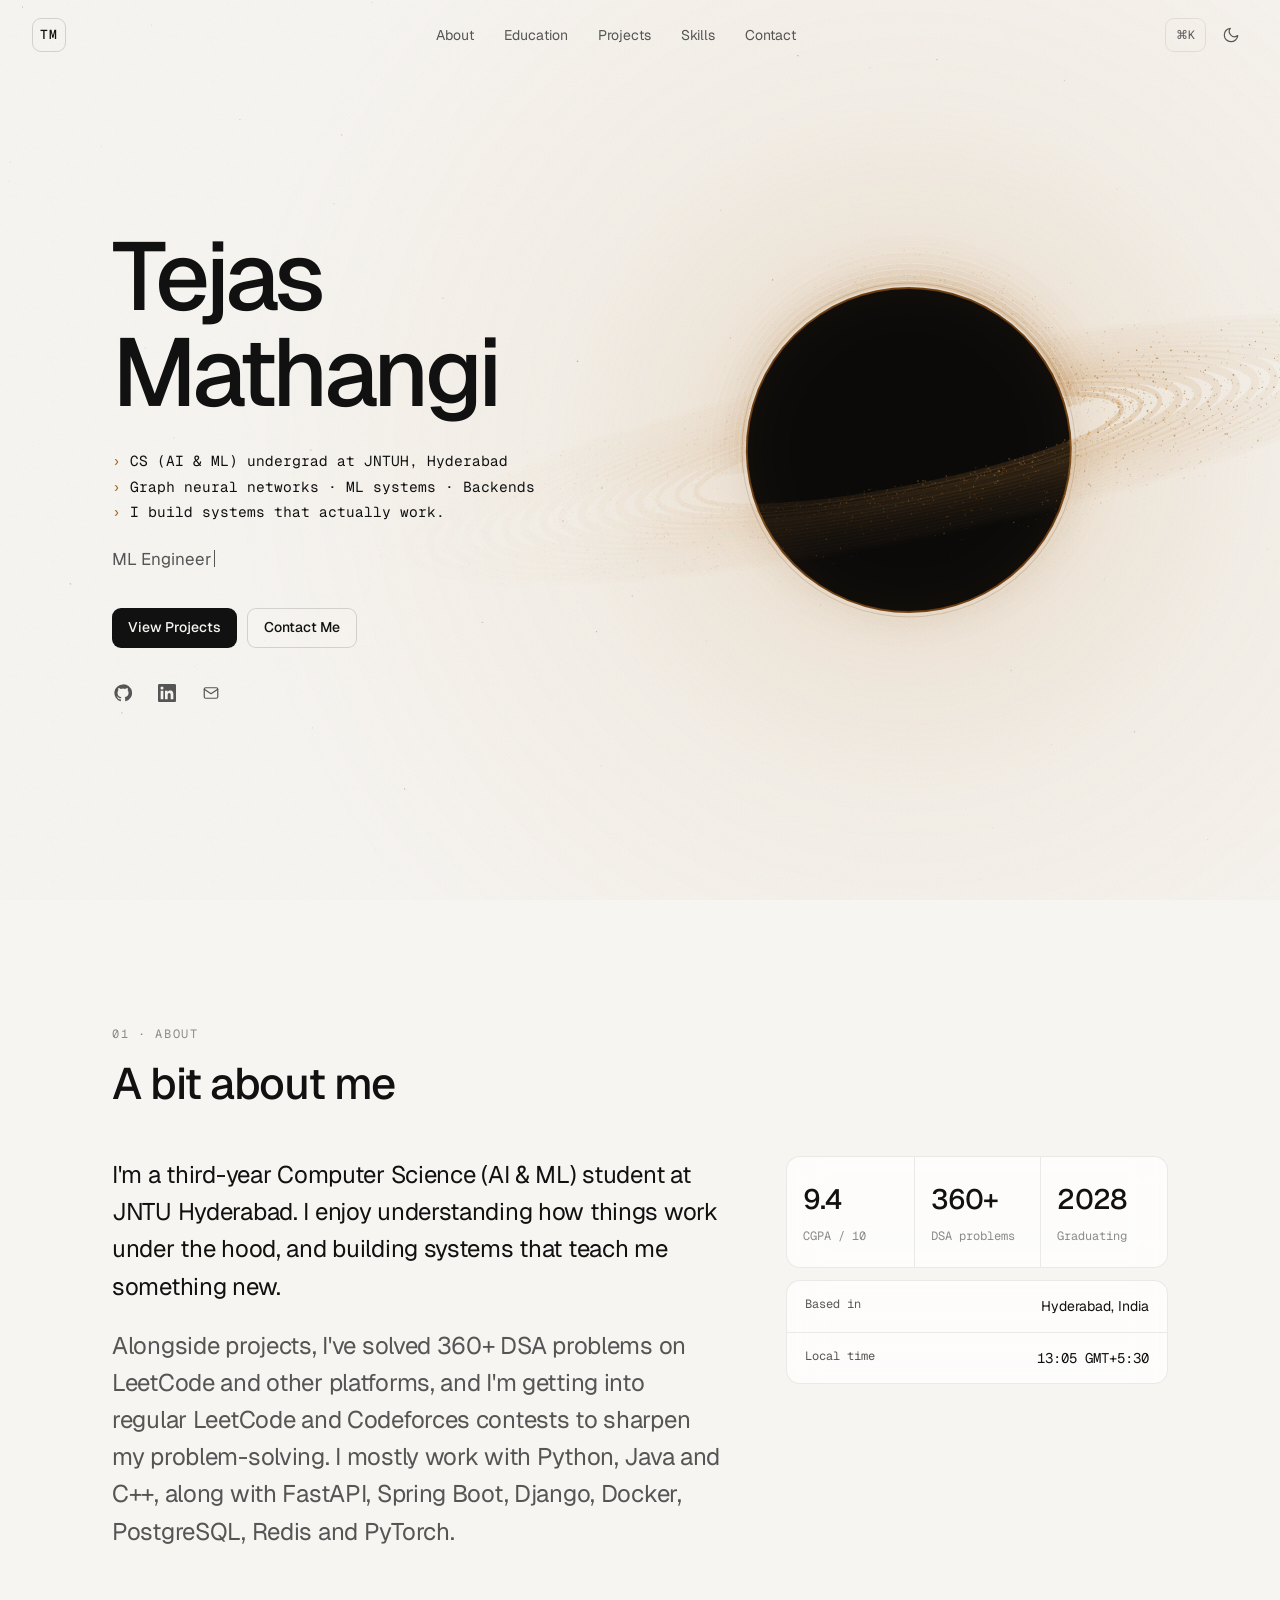
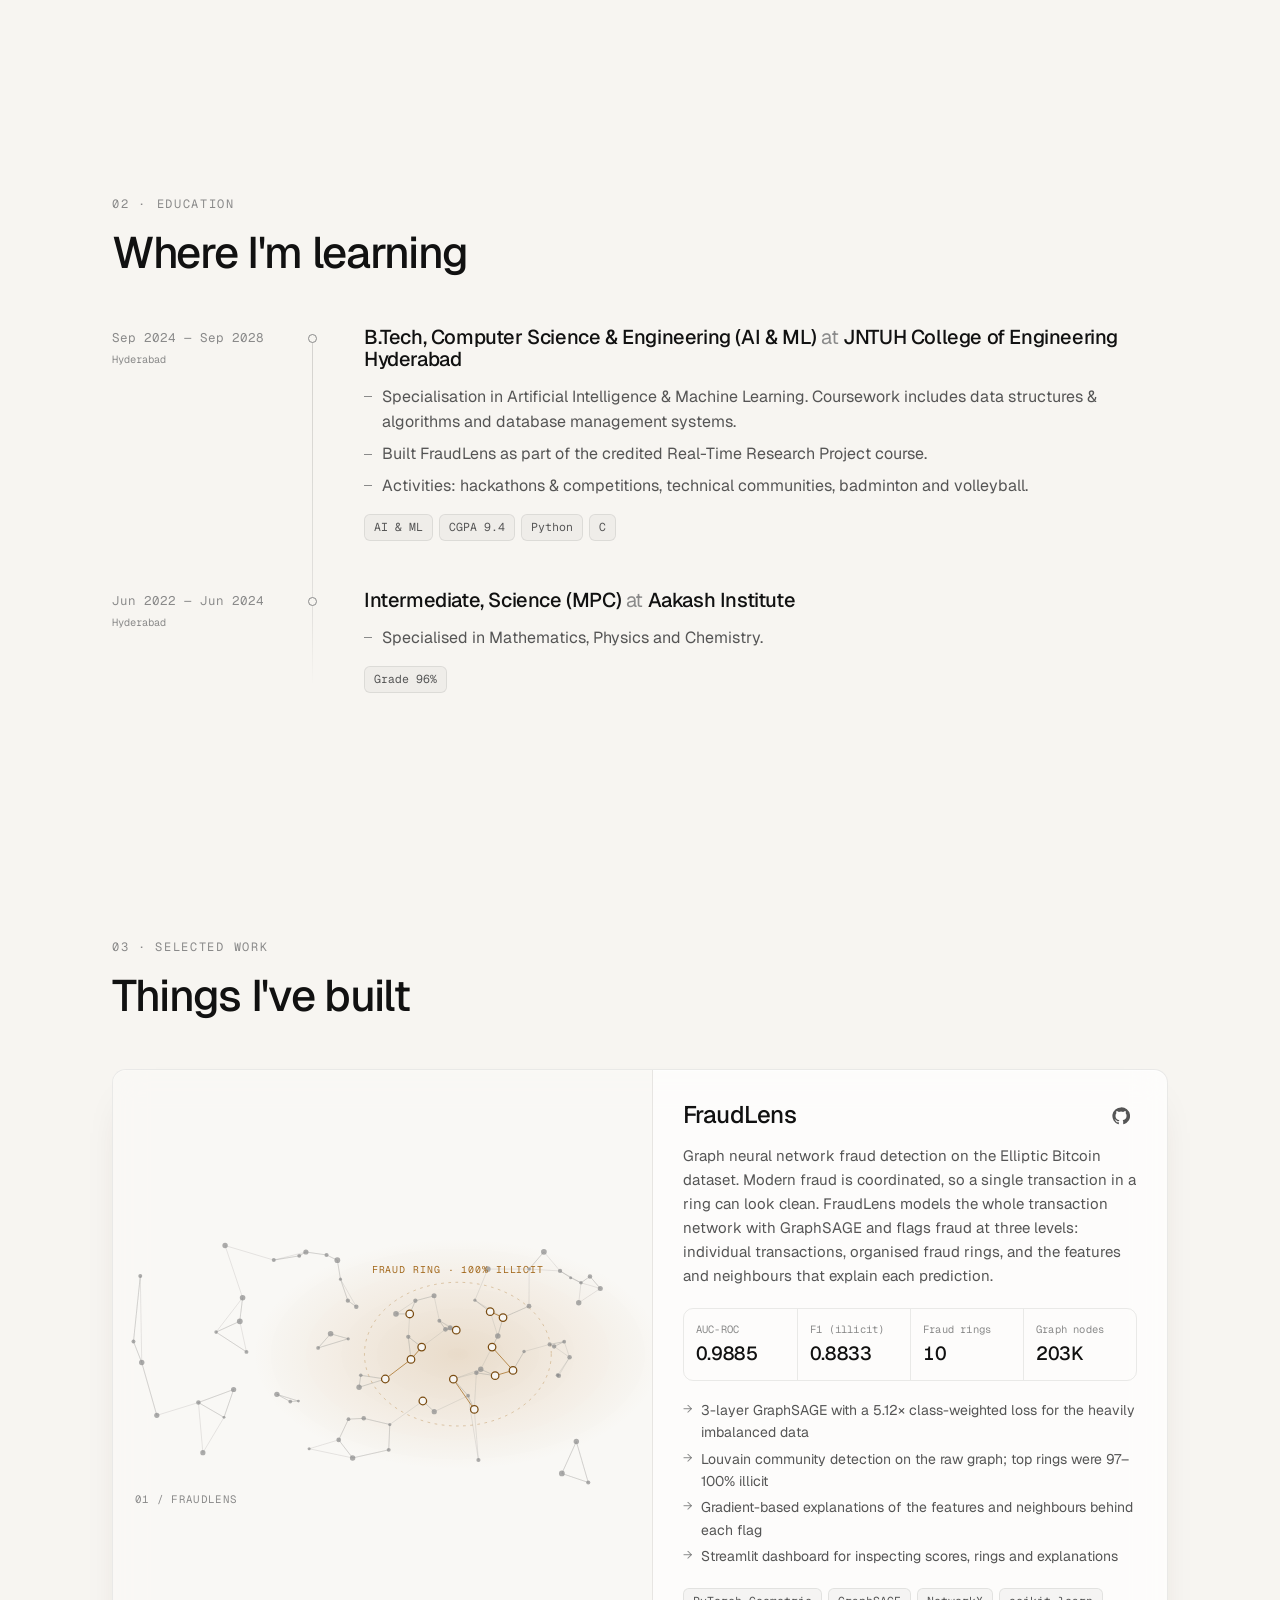
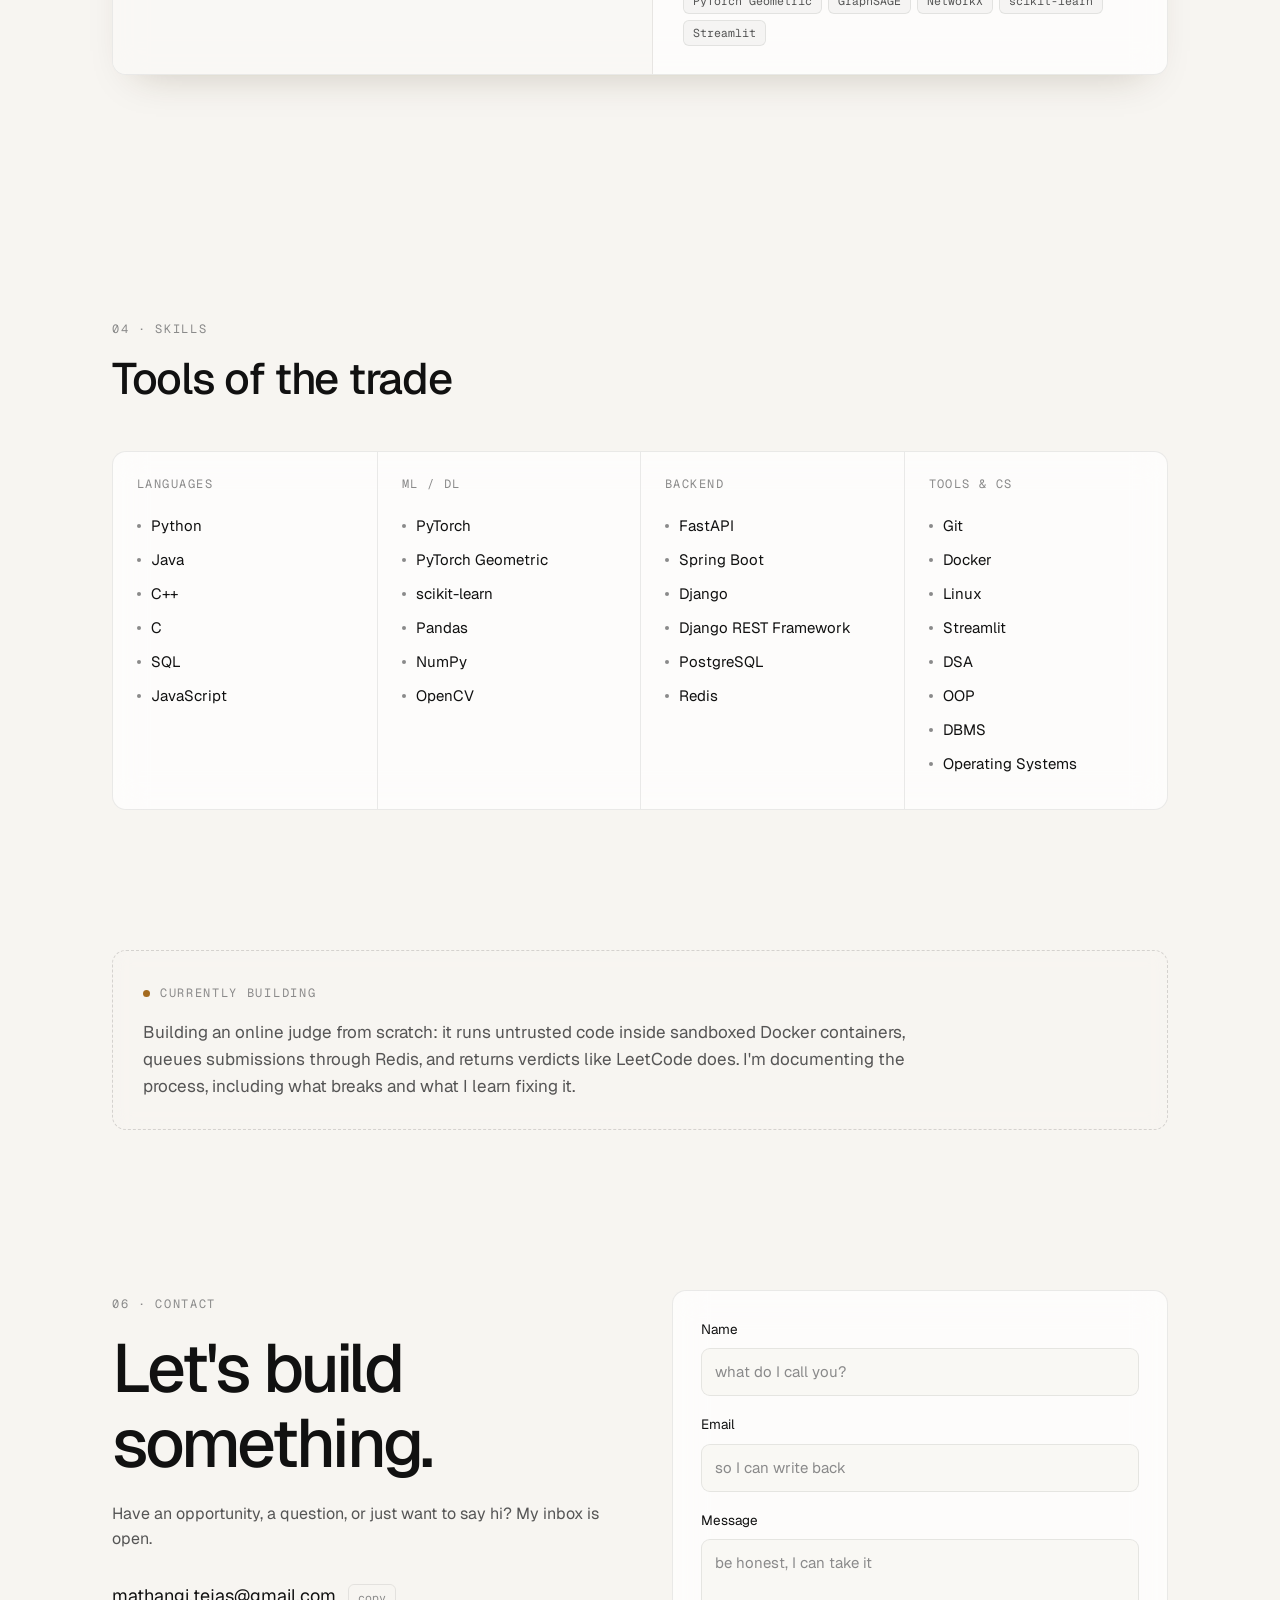
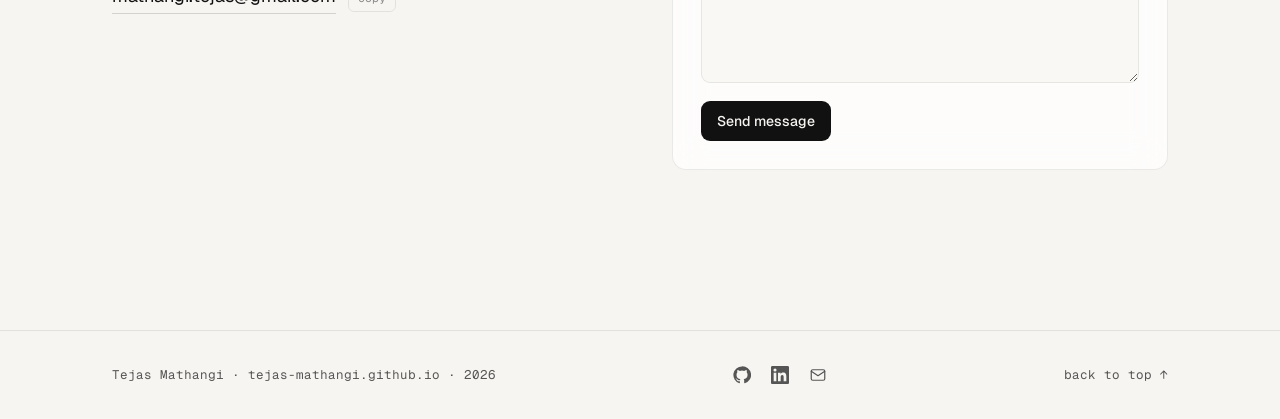
==== commit 8eb30c07: "Update About and Education from LinkedIn; trim hero and form - About, stats (9.4 CGPA, 360+ DSA) and" ====
--- a/index.html
+++ b/index.html
@@ -71,9 +71,6 @@
         </div>
         <div class="socials reveal" data-socials></div>
       </div>
-      <a href="#about" class="scroll-hint mono" aria-label="Scroll to about">
-        <span>scroll</span><i></i>
-      </a>
     </section>
 
     <!-- ABOUT -->
@@ -168,11 +165,11 @@
           </div>
           <form class="contact-form reveal" id="contact-form" novalidate>
             <label>
-              <span>Name <em>(optional)</em></span>
+              <span>Name</span>
               <input name="name" type="text" placeholder="what do I call you?" autocomplete="name" />
             </label>
             <label>
-              <span>Email <em>(optional)</em></span>
+              <span>Email</span>
               <input name="email" type="email" placeholder="so I can write back" autocomplete="email" />
             </label>
             <label>
